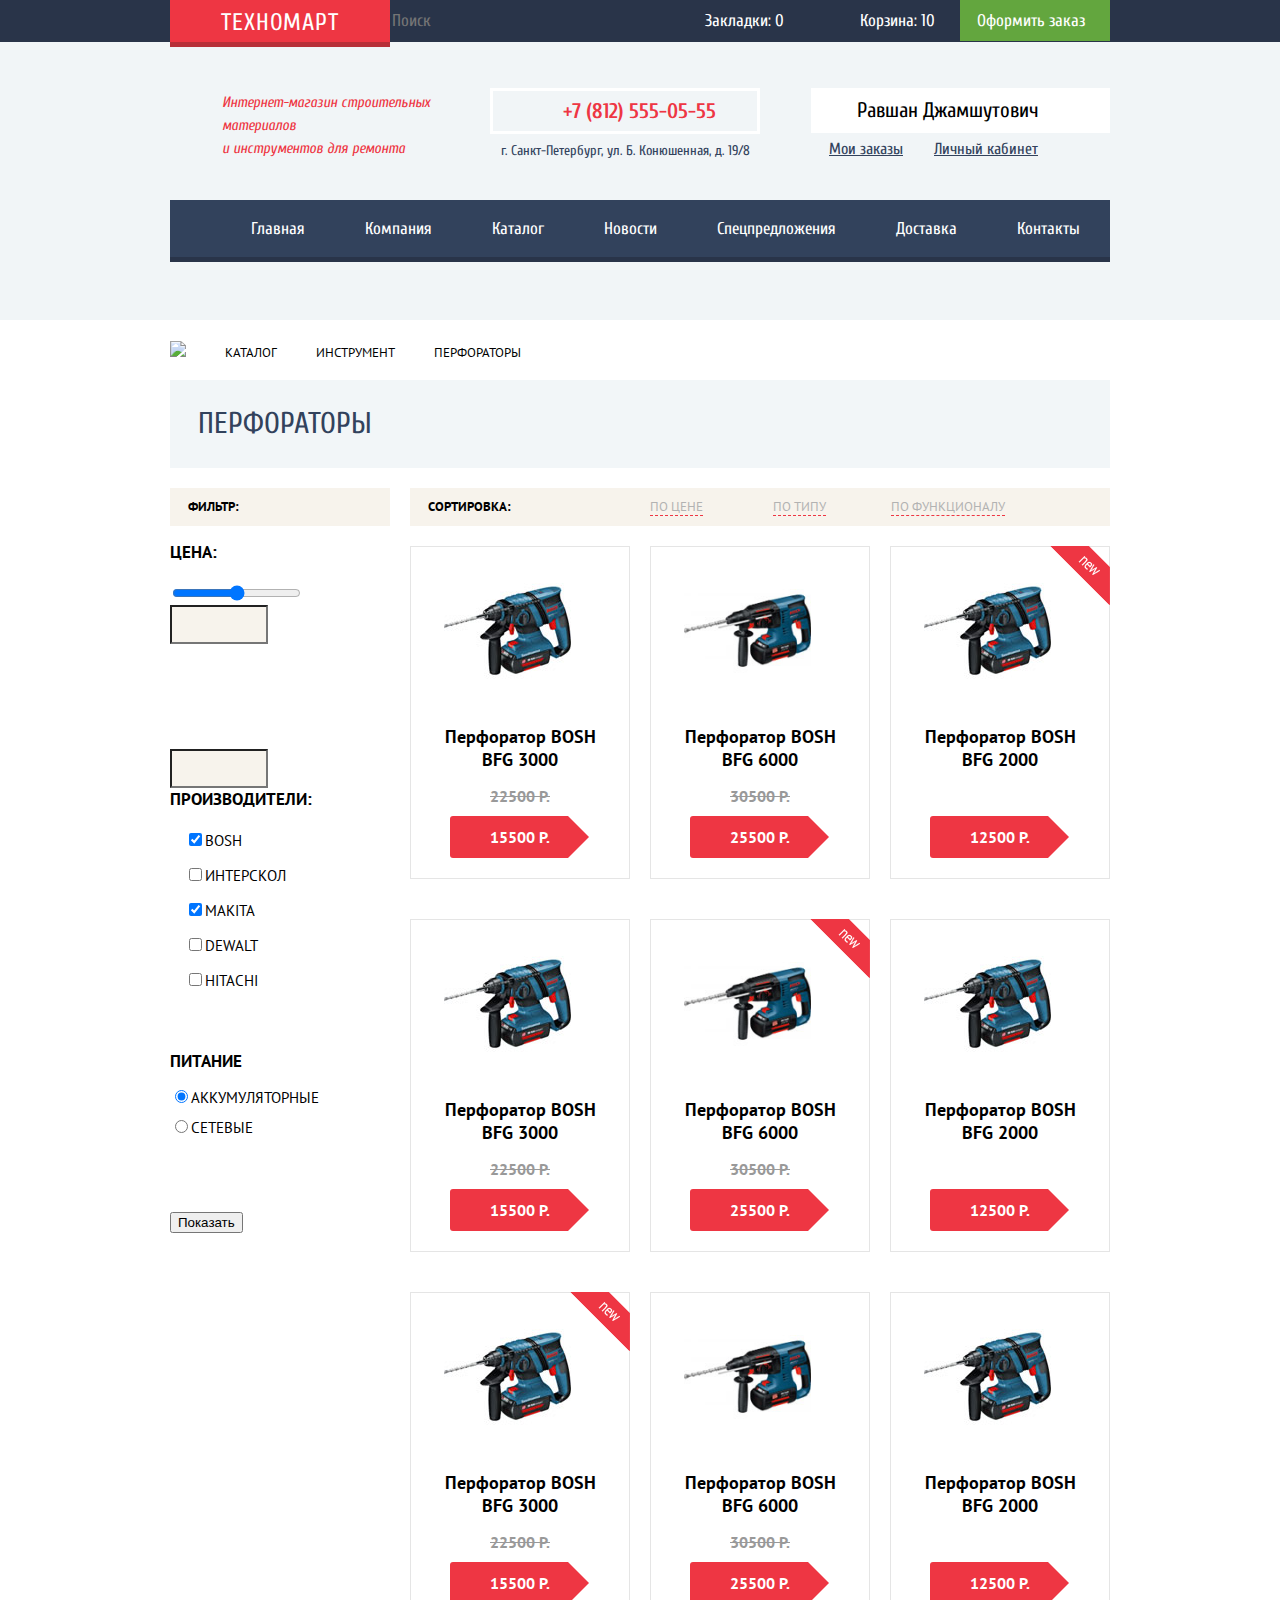
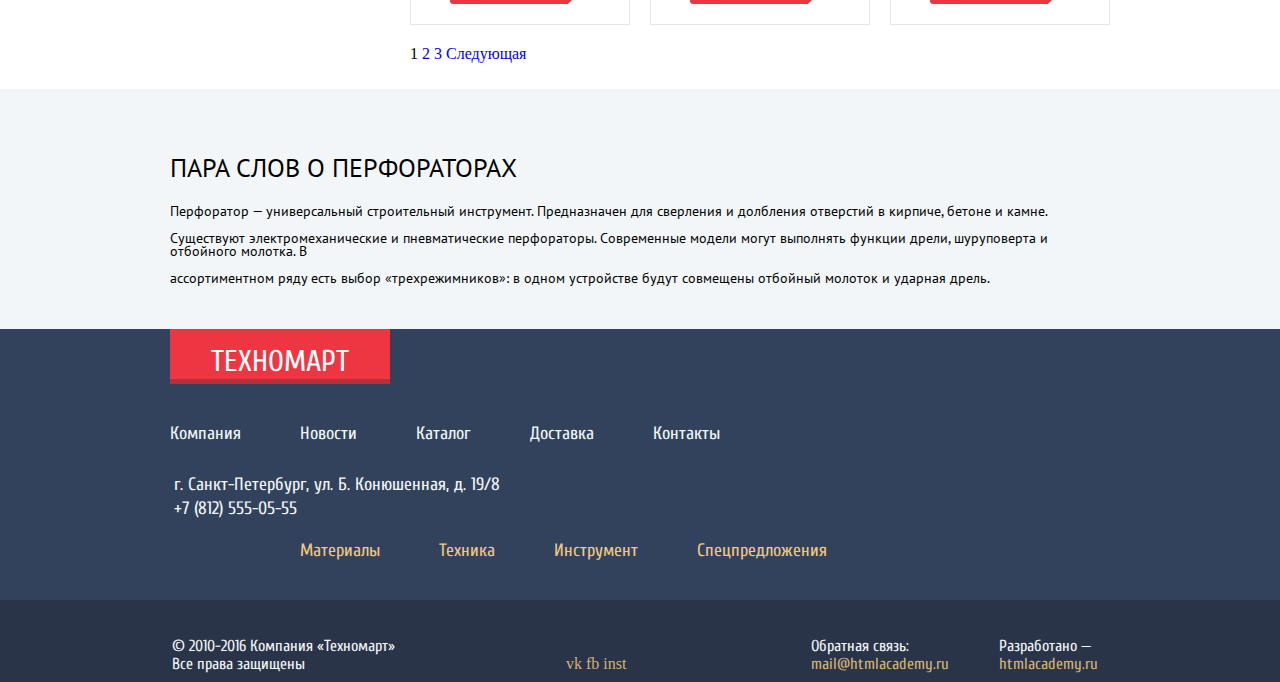
==== catalog.html @ 9e97a36b "Внес правки" ====
<!DOCTYPE html>
<html lang="ru">
<head>
	<meta charset="UTF-8">
	<title>Перфораторы</title>
	<link href="css/style.css" rel="stylesheet">
	<link
	href="https://fonts.googleapis.com/css?family=Cuprum:400,700,700i&subset=cyrillic" rel="stylesheet">
	<link href="https://fonts.googleapis.com/css?family=PT+Sans:400,400i,700&subset=cyrillic" rel="stylesheet">
</head>
<body>
	<header class="main-header">
	
		<div class="header-top clearfix">
			<div class="container">
				<div class="header-top-left">
					<a class="logo" href="#">Техномарт</a>
					<input type="search" placeholder="Поиск">
				</div>
			
				<div class="header-top-right">
					<a href="#">Закладки: 0</a>
					<a href="#">Корзина: 10</a>
					<a href="#">Оформить заказ</a>
				</div>
			</div>
		</div>
		<div class="container">
		<div class="header-middle clearfix">
			<div class="middle-info">
				<p>Интернет-магазин строительных материалов<br> и инструментов для ремонта</p>
			</div>
			<div class="middle-contacts">
				<p>+7 (812) 555-05-55</p>
				<p>г. Санкт-Петербург, ул. Б. Конюшенная, д. 19/8</p>
			</div>
			<div class="user-box clearfix">
				<a class="login" href="#">Равшан Джамшутович</a><br>		
				<a class="my-order" href="#">Мои заказы</a>
				<a class="my-office" href="#">Личный кабинет</a>
			</div>
		</div>
		<nav class="main-navigation">
			<ul>
				<li><a href="main.html">Главная</a></li>
				<li><a href="#">Компания</a></li>
				<li><a href="#">Каталог</a></li>
				<li><a href="#">Новости</a></li>
				<li><a href="#">Спецпредложения</a></li>
				<li><a href="#">Доставка</a></li>
				<li><a href="#">Контакты</a></li>
			</ul>
		</nav>
		</div>
	</header>
	<main class="promo-content">
	<div class="container clearfix">
		<div class="bradcrumps">
			<ul>
				<li><a href="#" ><img src="http://placehold.it/16x12"></a></li>
				<li><a href="#">Каталог</a></li>
				<li><a class="current" href="#">Инструмент</a></li>
				<li>Перфораторы</li>
			</ul>
		</div>
		<div class="shop-title">
			<h2>Перфораторы</h2>
		</div>
	<div class="content-left">
			<div class="content-left-name">
				<h3 class="content-name">Фильтр:</h3>
				<h2>Цена:</h2>			
				<form action="#" method="post">
				<div class="content-left-filter">
					<div class="prise-line">
						<input type="range">
					</div>
					<div class="price-box">
						<input type="text">
						<input type="text">
					</div>
				</div>
				<div class="content-left-list">
						<div class="filter-produser">
							<h2>Производители:</h2>
								<ul>
									<li><input type="checkbox" checked>Bosh</li>
									<li><input type="checkbox">Интерскол</li>
									<li><input type="checkbox" checked>Makita</li>
									<li><input type="checkbox">Dewalt</li>
									<li><input type="checkbox">Hitachi</li>
								</ul>
							<h2 >Питание</h2>
								<p><input type="radio" id="battary" value="" name="charger" checked>Аккумуляторные</p>
								<p><input type="radio" id="mains" value="" name="charger">Сетевые</p>	
						</div>				
						<div class="filter-btn">										
							<button>Показать</button>
						</div>
					</div>	

				</form>
			</div>
		</div>
		
			<div class="content-right">
					<div class="content-right-filter">
						<h3>Сортировка:</h3>
							<a href="#">По цене</a>
							<a href="#">По типу</a>
							<a href="#">По функционалу</a>
						<div class="btn-filter">
							<a href="#" class="active"></a>
							<a href="#"></a>
						</div>
					</div>
				<div class="catalog-item clearfix">
					
				<article class="item">
					<div class="selected">
							<a href="" class="buy">Купить</a>
							<a href="" class="bookmarks">В закладки</a>
					</div>
					<div class="catalog-item-img">
						<img src="img/bfg-3000.jpg" width="127" height="112" alt="bfg-3000">
					</div>
					<h2>Перфоратор BOSH BFG 3000</h2>
						<div class="old-price">
							22500 Р.
						</div>
						<div class="new-price">
							15500 Р.
						</div>
				</article>
				
				<article class="item">
					<div class="selected">
							<a href="" class="buy">Купить</a>
							<a href="" class="bookmarks">В закладки</a>
					</div>
					<div class="catalog-item-img">
					<img src="img/bfg-6000.jpg" width="127" height="112" alt="bfg-6000">
					</div>
							<h2>Перфоратор BOSH BFG 6000</h2>
						<div class="old-price">
							30500 Р.
						</div>
						<div class="new-price">
							25500 Р.
						</div>
				</article>
				<article class="item new">
					<div class="selected">
							<a href="" class="buy">Купить</a>
							<a href="" class="bookmarks">В закладки</a>
					</div>
					<div class="catalog-item-img">
					<img src="img/bfg-2000.jpg" width="127" height="112" alt="bfg-2000">
					</div>
							<h2>Перфоратор BOSH BFG 2000</h2>
						<!--<div class="old-price">
							22500 Р.
						</div> -->
						<div class="new-price">
							12500 Р.
						</div>
				</article>
				
						<article class="item">
					<div class="selected">
							<a href="" class="buy">Купить</a>
							<a href="" class="bookmarks">В закладки</a>
					</div>
					<div class="catalog-item-img">
						<img src="img/bfg-3000.jpg" width="127" height="112" alt="bfg-3000">
					</div>
					<h2>Перфоратор BOSH BFG 3000</h2>
						<div class="old-price">
							22500 Р.
						</div>
						<div class="new-price">
							15500 Р.
						</div>
				</article>
				
				<article class="item new">
					<div class="selected">
							<a href="" class="buy">Купить</a>
							<a href="" class="bookmarks">В закладки</a>
					</div>
					<div class="catalog-item-img">
					<img src="img/bfg-6000.jpg" width="127" height="112" alt="bfg-6000">
					</div>
							<h2>Перфоратор BOSH BFG 6000</h2>
						<div class="old-price">
							30500 Р.
						</div>
						<div class="new-price">
							25500 Р.
						</div>
				</article>
				<article class="item">
					<div class="selected">
							<a href="" class="buy">Купить</a>
							<a href="" class="bookmarks">В закладки</a>
					</div>
					<div class="catalog-item-img">
					<img src="img/bfg-2000.jpg" width="127" height="112" alt="bfg-2000">
					</div>
							<h2>Перфоратор BOSH BFG 2000</h2>
						<!--<div class="old-price">
							22500 Р.
						</div> -->
						<div class="new-price">
							12500 Р.
						</div>
				</article>
					
						<article class="item new">
					<div class="selected">
							<a href="" class="buy">Купить</a>
							<a href="" class="bookmarks">В закладки</a>
					</div>
					<div class="catalog-item-img">
						<img src="img/bfg-3000.jpg" width="127" height="112" alt="bfg-3000">
					</div>
					<h2>Перфоратор BOSH BFG 3000</h2>
						<div class="old-price">
							22500 Р.
						</div>
						<div class="new-price">
							15500 Р.
						</div>
				</article>
				
				<article class="item">
					<div class="selected">
							<a href="" class="buy">Купить</a>
							<a href="" class="bookmarks">В закладки</a>
					</div>
					<div class="catalog-item-img">
					<img src="img/bfg-6000.jpg" width="127" height="112" alt="bfg-6000">
					</div>
							<h2>Перфоратор BOSH BFG 6000</h2>
						<div class="old-price">
							30500 Р.
						</div>
						<div class="new-price">
							25500 Р.
						</div>
				</article>
				<article class="item">
					<div class="selected">
							<a href="" class="buy">Купить</a>
							<a href="" class="bookmarks">В закладки</a>
					</div>
					<div class="catalog-item-img">
					<img src="img/bfg-2000.jpg" width="127" height="112" alt="bfg-2000">
					</div>
							<h2>Перфоратор BOSH BFG 2000</h2>
						<!--<div class="old-price">
							22500 Р.
						</div> -->
						<div class="new-price">
							12500 Р.
						</div>
				</article>
					</div>
		
					
				<div class="btn-page">
					<span>1</span>
					<a href="#">2</a>
					<a href="#">3</a>
					<a href="#">Следующая</a>
				</div>
			</div>
			</div>
			
			<div class="content-bottom">
			<div class="container">
							
				<h2>Пара слов о перфораторах</h2>
				<p>Перфоратор — универсальный строительный инструмент. Предназначен для сверления и долбления отверстий в кирпиче, бетоне и камне.</p>
				<p> Существуют электромеханические и пневматические перфораторы. Современные модели могут выполнять функции дрели, шуруповерта и отбойного молотка. В</p>
				<p> ассортиментном ряду есть выбор «трехрежимников»: в одном устройстве будут совмещены отбойный молоток и ударная дрель.</p>
				</div>
			</div>
			
		
	</main>
	<footer class="main-footer">
		<div class="container">
			<div class="footer-top">
				<div class="footer-top-content ">
						<a class="logo" href="#">Техномарт</a>
							
						<div class="promo-1">
									<a href="#">Компания</a>
									<a href="#">Новости</a>
									<a href="#">Каталог</a>
									<a href="#">Доставка</a>
									<a href="#">Контакты</a>
						</div>
				</div>
			</div>
			<div class="footer-middle clearfix">
				<div class="footer-middle-content">
					<div class="adress">
							<p>г. Санкт-Петербург, ул. Б. Конюшенная, д. 19/8</p>
							<p>+7 (812) 555-05-55</p>
					</div>

						<div class="promo-2">
								<a href="#">Материалы</a>
								<a href="#">Техника</a>
								<a href="#">Инструмент</a>
								<a href="#">Спецпредложения</a>
						</div>
					</div>	
			</div>
		</div>		
				<div class="footer-bottom clearfix">
					<div class="container">
						<div class="copyrights">
							<p>© 2010-2016 Компания «Техномарт»</p>
							<p>Все права защищены</p>
						</div>
						<div class="social">
							<a href="#">vk</a>
							<a href="#">fb</a>
							<a href="#">inst</a>
						</div>
						<div class="mail">
							<p>Обратная связь:</p>
							<a href="#">mail@htmlacademy.ru</a>
						</div>
						<div class="design">
							<p>Разработано —</p>
							<a href="#">htmlacademy.ru</a>
						</div>			
					</div>	
				</div>				
	</footer>		
</body>
</html>
---- css/style.css ----
html,
body {
  min-width: 1122px;
  min-height: 1750px;
  margin: 0px;
  padding: 0px;
}

.clearfix::after {
  content: "";
  display: table;
  clear: both;
}

@font-face {
  font-weight: normal;
  font-style: normal;

  font-family: "symbols-technomart";
  src: url("../fonts/symbols-technomart.woff") format("woff"),
       url("../fonts/symbols-technomart.woff2") format("woff2");
}

[class^="icon-"]::before,
[class*=" icon-"]::before {
  display: inline-block;
  width: 1em;
  margin-right: 0.2em;
  margin-left: 0.2em;

  font-weight: normal;
  line-height: 1em;
  font-family: "symbols-technomart";
  text-align: center;
  text-transform: none;
  text-decoration: inherit;
  font-style: normal;
  font-variant: normal;

  speak: none;
}

.icon-left::before { content: "\3c"; } /* "&lt;" */
.icon-right::before { content: "\3e"; } /* "&gt;" */
.icon-basket::before { content: "\62"; } /* "b" */
.icon-facebook::before { content: "\66"; } /* "f" */
.icon-twitter::before { content: "\74"; } /* "t" */
.icon-vk::before { content: "\76"; } /* "v" */
.icon-up::before { content: "\2c4"; } /* "˄" */
.icon-down::before { content: "\2c5"; } /* "˅" */
.icon-left-big::before { content: "\2190"; } /* "←" */
.icon-right-big::before { content: "\2192"; } /* "→" */
.icon-login::before { content: "\2386"; } /* "⎆" */
.icon-logout::before { content: "\241b"; } /* "␛" */
.icon-up-dir::before { content: "\25b2"; } /* "▲" */
.icon-down-dir::before { content: "\25bc"; } /* "▼" */
.icon-circle::before { content: "\25cb"; } /* "○" */
.icon-circle-dot::before { content: "\25cf"; } /* "●" */
.icon-star::before { content: "\2605"; } /* "★" */
.icon-check-off::before { content: "\2610"; } /* "☐" */
.icon-check-on::before { content: "\2611"; } /* "☑" */
.icon-youtube::before { content: "\f39e"; } /* "" */
.icon-home::before { content: "🏠"; } /* "\1f3e0" */
.icon-user::before { content: "👨"; } /* "\1f468" */
.icon-phone::before { content: "📞"; } /* "\1f4de" */
.icon-instagramm::before { content: "📷"; } /* "\1f4f7" */
.icon-search::before { content: "🔍"; } /* "\1f50d" */
.icon-bookmark::before { content: "🔖"; } /* "\1f516" */

a {
  text-decoration: none;
}

/*Верхний футер */

.main-header {
  background: #f1f5f7;
  height: 320px;
}
.header-top {  
  margin-bottom: 50px;  
  background: #293449;
	
}

.header-top-left {
  float: left;
  width: 490px;
  height: 42px;
}

.header-top-left .logo {
  display: inline-block;
  text-align: center;
  vertical-align: middle;
  padding-top: 9px;
  height: 33px;
  width: 220px; 
  background: #ee3643;
  color: white;  
  text-decoration: none;
  font-family: "Cuprum", Arial, sans-serif;
  font-size: 24px;
  font-weight: 400;  
  color: #ffffff;
  letter-spacing: 0.8px;
  text-transform: uppercase;
	box-shadow: 0 5px 0 0 #b72f38;
}

.header-top-left .logo:hover {
background: #ca2c37;
}

.header-top-left .logo:active {
background: #ba2732;
}

.header-top-left input {
  vertical-align: top;  
  margin: 0 -4px;
  width: 270px;
	padding-top: 11px;
	padding-bottom: 11px;
  background: #293449;
  border: #293449;
  font-family: "Cuprum", Arial, sans-serif;
  font-size: 17px;
  font-weight: 400;  
  color: white;  

}


.header-top-left input:hover {
background: #212a3a;
color: #d3d4d8;
}

.header-top-left input:active {
background: #ffffff;
color: #333333;
}

.header-top-right {
  float: right;
  width: 410px;
}

.header-top-right a {
  display: inline-block;
  vertical-align: middle;
  padding: 11px 0 11px 45px;
  width: 102px;
  color: white;
  text-decoration: none;
  font-family: "Cuprum", Arial, sans-serif;
  font-size: 17px;
  font-weight: 400; 

  
 } 

.header-top-right a:first-child {
  margin-left: -40px;
  margin-right: 0;
  width: 110px;
}

.header-top-right a:first-child:hover {
  background: #212a3a;
}

.header-top-right a:first-child:active {
  background: #161d29;
  color: #8b8e94;
}

.header-top-right a:nth-child(2n) {
  margin-left: -4px;
  width: 100px;
}
.header-top-right a:nth-child(2n):hover {
  background: #212a3a;
  }
.header-top-right a:nth-child(2n):active {
  background: #161d29;
  color: #8b8e94;
  }

.header-top-right a:last-child {
  float: right;  
  width: 133px;
  
  padding: 11px 0px 11px 17px;
  background: #63a63e;
}

.header-top-right a:last-child:hover {
  background: #5fbb2d;
  color: #aac39b;
}
.header-top-right a:last-child:active {
  background: #518534;
}


/*Средний футер */
.header-middle {
  margin-bottom: 5px;
}
.middle-info {
  float: left;
  width: 280px;
  min-height: 103px;
  margin-right: 40px;
    

}
.middle-info p {
  margin-top: -1px;
  padding-left: 52px; 
  width: 220px;
  color: #ee3643;
  font-family: "Cuprum";
  font-style: italic;
  font-size: 15px; 
  line-height: 23px;
  font-weight: 400;
}
.middle-contacts {
  float: left;
  width: 220px;  
  margin-top: -25px;
  margin-right: 90px;
}
.middle-contacts p:first-child {
  padding: 8px 8px 8px 70px;
  border: solid white 3px;
  width: 186px;
  color: #ee3643;
  font-family: "Cuprum", Arial, sans-serif;
  font-size: 21px;
  font-weight: 900;
  
}
.middle-contacts p:last-child {
  display: inline-block;
  vertical-align: top;
  text-align: center;
  margin-top: -13px;
  margin-left: 5px;
  width: 260px;
  padding: 0;
  color: #32425c;
  font-size: 12px;
  vertical-align: top;
  font-family: "Cuprum", Arial, sans-serif;
  font-size: 14px;
}

.user-box {
  margin: 0;
  float: left;
  width: 271px;
  margin-top: -4px;
  margin-left: 39px;
  font-family: "Cuprum", Arial, sans-serif;
  font-size: 21px;
  
}

.user-box .enter {
  display: inline-block;
  padding: 10px 27px 10px 47px;  
  text-decoration: none;
  margin-left: -10px;
  margin-right: 5px;
  width:47px;
  background: white;
  color: #000000;
}
.user-box .enter:hover {
  color: #f36c75;
}
.user-box .enter:active {
  color: #b2b2b2;
}
.user-box .registration {
  display: inline-block;
  padding: 10px 27px 10px 24px;
  padding-right: 27px;
  margin-right: 0;
  width: 98.7px;
  background: white;
  text-decoration: none;
  color: #000000;
}
.user-box .registration:hover {
  color: #f36c75;
}
.user-box .registration:active {
  color: #b2b2b2;
}
/*Нижний футер*/
.main-navigation {
	display: block;
  padding-left: 51px;  
  margin-top: 0;  
  color: white;
  background: #32425c;
  border-bottom: solid #293449 5px;
  text-align: center;
}
.main-navigation ul {
  margin: 0;
  padding: 0;
  list-style: none;
	font-size: 0;
	

}
.main-navigation li {
  display: inline-block;
	text-align: center;
	font-family: "Cuprum", Arial, sans-serif;
  font-size: 17px;
}

.main-navigation p { 
  padding: 19px 0px 19px 0px;
  margin: 0 30px 0 0;
  color: white;

}

.main-navigation a {
  display: block;	
  padding: 19px 30px 19px 30px; 
  color: white;
  text-decoration: none;
	vertical-align: top;
  
}
.main-navigation a:hover {
background-color: #293449; 
}
.main-navigation a:active {
  color: #59616e;
  background-color: #1d2739; 
}
/*Содержимое странницы*/
.top-content {
  margin-bottom: 33px;
  

}
.container {
  width: 940px;
  margin: 0 auto;
  }

.material {
  float: left;
  width: 300px;
  height: 123px;
  padding: 0px;
  margin-top: 59px;
  margin-right: 20px;
  background: #f6b22d;  
}

.material-name h2 {
  width: 130px;
  margin-top: 22px;
  margin-left: 23px;
  margin-bottom: 24px;
  color: white;
  font-family: "Cuprum", Arial, sans-serif;
  font-size: 24px;
  font-style: bold;
}

.material-link a {  
  margin-left: 25px;  
  padding: 12px 24px 10px;  
  color: white;
  background: rgba(0, 0, 0, 0.1);
  text-decoration: none; 
  font-family: "Cuprum", Arial, sans-serif;
  font-size: 14px;
  font-style: bold;
  text-transform: uppercase;
  border-radius: 3px;
}
.material-link a:hover {
	background: rgba(0, 0, 0, 0.3);
}
.material-link a:active {
	background: rgba(0, 0, 0, 0.6);
}
.material-logo {
  float: right;  
  margin-top: -60px;
  margin-right: 43px;
}

.instrument {
  float: left;
  width: 300px;
  height: 123px;
  padding: 0px;
  margin-top: 59px;
  margin-right: 20px;
  margin-bottom: 20px;
  background: #4aafde;
}
.instrument-name h2 {
  width: 130px;
  margin-top: 22px;
  margin-left: 22px;
  margin-bottom: 24px;
  color: white;
  font-family: "Cuprum", Arial, sans-serif;
  font-size: 24px;
  font-style: bold;
}

.instrument-link a {
  margin-left: 25px;
  width: 100px;
  padding: 12px 26px 10px;
  color: white;
  background: rgba(0, 0, 0, 0.1);
  text-decoration: none; 
  font-family: "Cuprum", Arial, sans-serif;
  font-size: 14px;
  font-style: bold;
  text-transform: uppercase;
  border-radius: 3px;
}
.instrument-link a:hover {
	background: rgba(0, 0, 0, 0.3);
}

.instrument-link a:active {
	background: rgba(0, 0, 0, 0.6);
}

.instrument-logo {
  float: right;  
  margin-top: -58px;
  margin-right: 28px;
}

.technic {
  float: right;
  width: 300px;
  height:123px;
  padding: 0px;
  margin-top: 59px;
  margin-right: 0px;
  margin-bottom: 20px;
  background: #cc79d1;
}
.technic-name h2 {
  width: 130px;
  margin-top: 22px;
  margin-left: 23px;
  margin-bottom:24px;
  color: white;
  font-family: "Cuprum", Arial, sans-serif;
  font-size: 24px;
  font-style: bold;
}

.technic-link a {
  margin-left: 23px;
  width: 135px;
  padding: 12px 31px 10px;
  color: white;
  background: rgba(0, 0, 0, 0.1);
  text-decoration: none; 
  font-family: "Cuprum", Arial, sans-serif;
  font-size: 14px;
  font-style: bold;
  text-transform: uppercase;
  border-radius: 3px;
}
.technic-link a:hover {
	background: rgba(0, 0, 0, 0.3);
}

.technic-link a:active {
	background: rgba(0, 0, 0, 0.6);
}

.technic-logo {
  float: right;  
  margin-top: -60px;
  margin-right: 31px;
}


.sale {
  float: right;
  width: 300px;
  height:123px;
  padding: 0px;
  margin-right: 0px;
  margin-bottom: 20px;
  background: #85d179;
}
.sale-name h2 {
  width: 140px;
  margin-top: 22px;
  margin-left: 22px;
  margin-bottom: 24px;
  color: white;
  font-family: "Cuprum", Arial, sans-serif;
  font-size: 24px;
  font-style: bold;
}

.sale-link a {
  margin-left: 23px;
  width: 130px;
  padding: 12px 23px 10px;
  color: white;
  background: rgba(0, 0, 0, 0.1);
  text-decoration: none; 
  font-family: "Cuprum", Arial, sans-serif;
  font-size: 14px;
  font-style: bold;
  text-transform: uppercase;
  border-radius: 3px;
}
.sale-link a:hover {
	background: rgba(0, 0, 0, 0.3);
}

.sale-link a:active {
	background: rgba(0, 0, 0, 0.6);
}


.sale-logo {
  float: right;  
  margin-top: -65px;
  margin-right: 45px;
}

.delivery {
  float: right;
  width: 260px;
  height:83px;
  padding: 20px;
  margin-bottom: 20px;
  clear: both;
  background: #f6b22d;
}
.delivery-name h2 {
  width: 130px;
  margin-top: 2px;
  margin-left: 3px;
  margin-bottom: 24px;
  color: white;
  font-family: "Cuprum", Arial, sans-serif;
  font-size: 24px;
  font-style: bold;
}

.delivery-link a {
  margin-left: 3px;
  width: 100px;
  padding: 12px 37px 10px;
  color: white;
  background: rgba(0, 0, 0, 0.1);
  text-decoration: none;
  font-family: "Cuprum", Arial, sans-serif;
  font-size: 14px;
  font-style: bold;
  text-transform: uppercase;
  border-radius: 3px; 
}
.delivery-link a:hover {
	background: rgba(0, 0, 0, 0.3);
}

.delivery-link a:active {
	background: rgba(0, 0, 0, 0.6);
}


.delivery-logo {
  float: right;  
  margin-top: -59px;
  margin-right: 11px;
}

                             /*СЛАЙДЕР*/
.promo-slider{
	margin-top: -143px;
	position: relative;
	float: left;
	width: 620px;
	min-height: 266px;
	overflow: hidden;
	background: black;
}
.slider  {
	width: 2000px;
	display: inline-block; 
}
.slide  {
  display: inline-block;
  vertical-align: middle;
  width: 620px;
  height: 266px;
  background: gray;
  
}


.title-slider h2 {
  margin-top: 20px;
  margin-left: 24px;
  margin-bottom: 0px;
  width: 220px;
  color: white;
  font-family: "Cuprum", Arial, sans-serif;
  font-size: 36px;
  font-style: bold;
  text-transform: uppercase;
  }

.title-slider p {
  margin-top: 0px;
  margin-left: 25px;
  color: white;
  font-family: "PT Sans", Arial, sans-serif;
  font-size: 18px;
  }
  

 .slider-catalog a {
  vertical-align: middle;
  float: left;
  padding:12px 47px 10px 49px;  
  margin-left: 25px;
  margin-top: 104px;  
  background: #ee3643;
  color: white;
  text-decoration: none;
  font-family: "Cuprum", Arial, sans-serif;
  font-size: 14px;
  font-weight: 400;
  text-transform: uppercase;
  border-radius: 4px;
 }
.slider-catalog a:hover {
  background: #ca2c37;
}
.slider-catalog a:active {
  background: #ba2732;
}

.slider input[type="radio"]{
  display: none;
}
.slider-controls {
	position: absolute;
	left: 293px;
	top: 220px;
	text-align: center;
}

.slider-controls label{
	display: inline-block;
  width: 6px;
	height: 6px;
	margin: 0 3px;
	vertical-align: top;
	background: white;
	border: 2px solid white;
	border-radius: 50%;
	cursor: pointer;
	box-shadow: 0px 0px 2px rgba(0, 0, 0, 0.8);
}
.slider-inner {
    overflow: hidden;
}
.slider-slides{
	width: 2000px;
}

#rock-drill:checked ~ .slider label[for="rock-drill"],
#drill:checked ~ .slider label[for="drill"] {
	background: red; 
}
	
#rock-drill:checked ~ .slider .slide{
	transform: translate(0);
	background-image: url("../img/man-with-rock-drill.jpg");
}
#drill:checked ~ .slider .slide{
	transform: translate(-624px);
	background-image: url("../img/man-with-drill.jpg");
}


.container-content {
  background:  #f7f3ec;
  padding-bottom: 30px;  
	
}


.container-title { 
  display: inline-block;
  text-align: left;
  margin: 27px 231px 0 28px;
  width: 400px;
  height: 32px;
  color: #32425c;
  font-size: 16px;
   font-family: "Cuprum", Arial, sans-serif;
  font-size: 30px;
  font-weight: 400;
  text-transform: uppercase;
  
 }

.container-link {
  display: inline-block;
  vertical-align: middle;
  text-align: center;
  padding: 11px 42px;
  width: 169px;
  margin-top: -12px;
  background: #ee3643;
  color: white;
  text-decoration: none;
  font-family: "Cuprum", Arial, sans-serif;
  font-size: 14px;
  font-weight: 400;
  text-transform: uppercase;
  border-radius: 4px;
}

.container-link:hover {
  background: #ca2c37;
}
.container-link:active {
  background: #ba2732;
}

.catalog-item {
	width: inherit;
	font-size: 0;
}

.item {  
	position: relative;
  width: 218px;
  border: solid #e5e5e5 1px;
	font-weight: 600;
	text-align: center;
	display: inline-block;
	vertical-align: top;
	font-family: "PT Sans", Arial, sans-serif;
	font-size: 16px;
	margin-top: 20px;
	margin-right: 20px;
	margin-bottom: 20px;
}
.new:before{
	position: absolute;
	top: -1px;
	right: -1px;
	z-index: 10;
	width: 60px;
	height: 60px;
	content: '';
	background: url('../img/new-flag.png') no-repeat 0 0;
	
}
.item .selected {
	position: absolute;
	top: 0;
  left: 0;
  width: 218px;
  height: 88px;
  padding: 40px 0;
  background-color: #fff; 
}
.selected .buy, .selected .bookmarks {
	font-family: "Cuprum", Arial, sans-serif;
	font-size: 14px;
	text-decoration: none;
	text-transform: uppercase;
  color: #fff;
  background-color: #63a63e;
	display: block;
	width: 135px;
	margin: 0 auto 7px;
	padding: 10px 0;
	border-radius: 3px;
}

.selected .buy {
	box-shadow: inset 0 -3px 0 #367315;
}
.selected .bookmarks {
  width: 129px;
  padding: 7px 0;
  color: #63a63e;
  border: 3px solid #63a63e;
  background-color: #fff;
}
.item .selected {
	display: none;
}
.item:hover .selected {
	display: block;
}
.catalog-item-img { 
	width: 218px;
  height: 168px;
	overflow: hidden;
}

.catalog-item-img img {
	padding: 28px 25px 0 0 ;
  max-width: 100%;
}

.item h2 {
  margin: 10px 0 15px 0;
	font-size: 18px;
	padding: 0 25px;
}
.catalog-item .old-price {
	min-height: 20px;
	margin: 0 0 10px 0;
  text-decoration: line-through;
  color: #999999;
}
.catalog-item .new-price {
	position: relative;
	border-radius: 3px;
	width: 80px;
	margin: 0 auto 20px;
	padding: 11px 30px;
  color: #fff;
	background: #ee3643;	
} 

.catalog-item .new-price:after{
	position: absolute;
	top: 0px;
	right: -20px;
	width: 0;
	height: 0;
	content: ' ';
	border: 21px solid #fff;
	border-left-color:#ee3643;
}
.item:last-child .new-price {
  margin-top: 45px;
}
.botton-container .item:nth-child(4n) {
  margin-right: 0;
}
.container-logo {
  height: auto;
  margin-bottom: 51px;
	
}

.container-logo img {
 display: inline-block;
 vertical-align: bottom;
 margin:  auto;
}
.container-logo a {
  display: inline-block;
  vertical-align: middle;
  width: 218px;
  margin-top: 20px;
  margin-right: 16px;
  margin-bottom: 0px;
  border: solid #e7e7e7 1px;
  background: white;
	overflow: hidden;
	box-shadow: ;
}

.container-logo a:nth-child(4n) {
  margin-top: 20px;
  margin-right: 0px;
  margin-bottom: 0px;
}
                          /*СЛАЙДЕР СЕРВИСА*/
.service { 
  background: #f2f6f8;
	 
  
}
.service-top {
  margin-top: 0px;
  
}
.service-top h2{
  padding-top: 65px;
  margin-bottom: 30px;
  }


.service input[type="radio"] {
 display: none;	
}
.service-slider-controlls {
	display: inline-block
}
.service-slider-controlls{
	width: 300px;
}
.service-slider-controlls label{
	display: inline-block;
  width: 200px;
	
	margin: 0 3px;
	padding: 20px 0 20px 29px;
	text-align: left;
	vertical-align: middle;
	background: #32425c;
	color: #ffffff;
	border: 3px solid white;
	cursor: pointer;
	border: none;
}
.shadow {
	position: absolute;
	top: 1940px;
	left: 427px
}


.service-slide {  
  display: none;
	vertical-align: top;
  width: 330px;
  color: #32425c;
}
.guaranty-slide {
 display: none;
  vertical-align: top;
  width: 330px;
  color: #32425c;
}
.credit-slide {
  display: none;
  width: 330px;
  color: #32425c;
}



#btn1:checked ~ .service-slider-controlls label[for="btn1"],
#btn2:checked ~ .service-slider-controlls label[for="btn2"],
#btn3:checked ~ .service-slider-controlls label[for="btn3"]{
	background: #ffffff;
	color: #32425c;
}

#btn1:checked ~ .vertial-slider .service-slide {
	display: inline-block;
}
#btn2:checked ~ .vertial-slider .guaranty-slide {
display: inline-block;
}
#btn3:checked ~ .vertial-slider .credit-slide {
	display: inline-block;
}



.delivery-img {
	display: none;
}
.guaranty-img {
	display: none;
}
.credit-img {
	display: none;
}
#btn1:checked ~ .vertial-slider .delivery-img {
	display: inline-block;
}
#btn2:checked ~ .vertial-slider .guaranty-img {
display: inline-block;
}
#btn3:checked ~ .vertial-slider .credit-img {
	display: inline-block;
}


.company-left {
  width: 511px;
  float: left;
	margin-bottom: 30px;
}
.company-left h2{
margin-top: 76px;
margin-bottom: 24px;
font-family: "Cuprum", Arial, sans-serif;
font-size: 30px;
text-transform: uppercase;
font-weight: 100;
}

.company-left p{
  margin-bottom: 25px;	
	font-family: "PT sans", Arial, sans-serif;
	font-size: 13px;
	line-height: 24px;
	font-weight: regular;
}
.company-left ul{
	margin-top: -6px;
	margin-left: -5px;
	margin-bottom: 5px;
	list-style: none;
}
.company-left li{
	margin-bottom: 15px;
	font-family: "PT sans", Arial, sans-serif;
  font-size: 18px;
	font-weight: 600;
}

.company-left a{
  display: block;
  vertical-align: top;
  margin-top: 23px;
  text-align: center;
  padding: 12px 40px 10px;
  width: 140px;
  background: #ee3643;
  color: white;
  text-decoration: none;
	font-family: "Cuprum", Arial, sans-serif;
  font-size: 14px;
	text-transform: uppercase;
	
}
.company-left a:hover {
  background: #ca2c37;
}
.company-left a:active {
  background: #ba2732;
}

.company-right {
  width: 300px;
  float: right;
  margin-right: 0px;
}
.company-right h2{
  margin-top: 76px;
	margin-bottom: 24px;
	font-family: "Cuprum", Arial, sans-serif;
	font-size: 30px;
	font-weight: 100;
	text-transform: uppercase;
  }

.company-right p {
	margin-bottom: 31px;
  width: 220px;
	font-family: "PT Sans", Arial, sans-serif;
	font-size: 13px;
	line-height: 24px;
  }

.company-map {
	margin-bottom: 20px;
  display: inline-block;
  vertical-align: middle;
  height: 150px;  
}

.company-right a:last-child {
  display: inline-block;
  text-align: center;
  padding: 12px 46px 10px 51px;
  width: 203px;
  background: #ee3643;
  color: white;
  text-decoration: none;
	font-family: "Cuprum", Arial, sans-serif;
	font-size: 14px;
	text-transform: uppercase;
}
.company-right a:hover {
  background: #ca2c37;
}
.company-right a:active {
  background: #ba2732;
}

/*футер*/

.main-footer {
  margin: -10px;
  background: #32425c;
}

.footer-top {
  display: inline-block;
  width: inherit;
  margin-bottom: 20px;

}
  
.footer-top-content .logo{ 
  float: left;
  text-align: center;
  vertical-align: middle;
  padding: 15px 0 0px;
  width: 220px; 
  background: #ee3643;
  color: white;
  text-decoration: none;
  font-size: 30px;
  border-bottom: solid #b72f38 5px; 
	font-family: "Cuprum", Arial, sans-serif;
	font-size: 30px;
	text-transform: uppercase;
	margin-right: 173px;
  }

.footer-top-content .logo:hover {
  background: #ca2c37;
}
.footer-top-content .logo:active {
  background: #ba2732;
}
.promo-1 { 
	display: inline-block;
  padding: 0;
	margin-top: 39px;
  width: auto;
  list-style: none;
	font-family: "Cuprum", Arial, sans-serif;
	font-size: 18px;
  
} 
 .promo-1 a {  
  display: inline;
  vertical-align: top;
  margin-right: 54px;
 }

.promo-1 a {
  color: #f1f5f7;
}
.promo-1 a:hover {
  border-bottom: solid #f1f5f7 1px;
  }
  .promo-1 a:active {
    color: #788495;
  border-bottom: none;
  }


 .promo-1 a:last-child{
  margin-right: 0px;
  }

.footer-middle {
	display: inline-block;
  width: inherit;
	margin: 0 0 39px 0;
}
.adress {
  float: left;
  width: inherit;  
  margin-left: 4px;
	margin-right: -40px;
  color: #f1f5f7;
	font-family: "Cuprum", Arial, sans-serif;
	font-size: 18px;
	line-height: 6px;
 
}
.promo-2 {
	display: inline-block;
	width: inherit;
	list-style: none;
	margin: 10px 0 0 130px;
	padding: 0 0 0 0;
	
}

.promo-2 a {
	display: inline;
	text-align: top;  
	margin: 0 55px 0 0;
	color: #f1c77e;
	font-family: "Cuprum", Arial, sans-serif;
	font-size: 18px;
}

.promo-2 a:hover {
  border-bottom: solid #f1c77e 1px;
}

.promo-2 a:active {
  color: #998a6e;
  border-bottom: none;
}
.promo-2 a:last-child {
  margin-right: 0px;
}

.footer-bottom {
  background: #293449;
  color: #f1f5f7;
	padding: 29px 0 0 0;
	margin: 0;
}

.copyrights {
  display: inline-block;
  width: 230px;
  margin: 0 160px 1px 2px;
	font-family: "Cuprum", Arial, sans-serif;
	font-size: 16px;
	line-height: 2px;
  
}
.footer-bottom  a{
  color: #d4b275;
}
.social{
  display: inline-block;
	margin: 0 181px 0 0;
  width: auto;
}
.mail{
  display: inline-block;
  margin-right: 34px;
  width: 150px;
	font-family: "cuprum", Arial, sans-serif;
	font-size: 16px;
	line-height: 2px;
}

.mail a:hover{
  border-bottom: solid #ffd180 1px; 
}

.mail a:active{
color: #ee3643;
border-bottom: none;
  }

.design {  
  display: inline-block;
  margin-right: 50px;
  width: 105px;
	font-family: "cuprum", Arial, sans-serif;
	font-size: 16px;
	line-height: 2px;
}

.design:last-child{
  margin-right: 0;
}

.design:last-child a:hover{
border-bottom: solid #ffd180 1px;
}

.design:last-child a:active{
  color: #ee3643;
  border-bottom: none;
}


/*===================================================
  СТРАНИЦА КАТАЛОГА
===================================================*/


/*Равшан*/
.user-box .login{
  display: inline-block;
	vertical-align: top;
  display: block;
	margin: 0 0 -22px -28px;
  padding: 10px 0 11px 46px;
  background: white;
  color: black;
	font-family: "Cuprum", Arial, sans-serif;
	font-size: 21px;
}

.user-box .login:hover {

}

.user-box .login:active {
color: #b2b2b2;
}

.my-order {
  display: inline-block;
	color: #32425c;
	font-family: "Cuprum", Arial, sans-serif;
	font-size: 16px;
	margin-left: -10px;
	margin-right: 26px;
	text-decoration: underline;
	
}
	
.my-order:hover {
color:#ee3643;


}
.my-order:active {
color: #b7bfc8;

  }
.my-office {
  display: inline-block;
  display: inline-block;
  color: #32425c;
	font-family: "Cuprum", Arial, sans-serif;
	font-size: 16px;
	text-decoration: underline;
}
.my-office:hover {
color:#ee3643;


}
.my-office:active {
color: #b7bfc8;

}

.bradcrumps ul {
  margin: 0;
  padding: 0;
  list-style: none;
  height: 60px;
}

.bradcrumps li {
  display: inline-block;
  margin: 1px 35px 0 0;
  padding: 20px 0 0 0;
	font-family: "PT Sans", Arial, sans-serif;
	text-transform: uppercase;
	font-size: 13px;
	
}
.bradcrumps a {
  width: 115px;
  color: black;
	
}
.shop-title {
  padding: 26px 0 38px 28px;
  height: 24px;
  background: #f2f6f8;
  margin-bottom: 20px;
}

.shop-title h2 {
  margin: 0;
	font-family: "Cuprum", Arial, sans-serif;
	font-size: 30px;
	text-transform: uppercase;
	color: #32425c;
	font-weight: 100;
	
}




/*фильтр*/

.content-left {
  float: left;
  width: 220px;
  display: inline-block;
  margin-right: 20px;
}
.content-name {
  margin: 0;
}
.content-left h3 {
  padding: 10px 0px 3px 18px;
  height: 25px;
  background: #f7f3ec;
  margin-bottom: 15px;
	font-family: "PT Sans", Arial, sans-serif;
	font-size: 13px;
	text-transform: uppercase;
	
}

.content-left h2 {
  margin: 0 0 20px 0;
	font-family: "PT Sans", Arial, sans-serif;
	font-size: 17px;
	text-transform: uppercase;
}

.price-box input{
  width: 90px;
  height: 33px;
  background: #f7f3ec;
  margin-right: 27px;
  margin-bottom: 105px;
}
.price-box input:last-child{
  margin: 0 0 0 0px;
}

.filter-produser h2 {
  display: inline-block;
  margin: 0 0 20px 0;
}
.filter-produser ul {
  width: 140px;
  list-style: none;
  margin: 0;
}
.filter-produser li {
  display: inline-block;
  width: inherit;
	padding-left: 20px;
  margin: 0 0 15px -45px;
	font-family: "PT Sans", Arial, sans-serif;
	font-size: 15px;
	text-transform: uppercase;
}
.filter-produser li:last-child {
  margin-bottom: 60px;
}
.filter-produser p {
  margin: -5px 0 0 0;
	font-family: "PT Sans", Arial, sans-serif;
	font-size: 15px;
	text-transform: uppercase;
}
.filter-produser p:last-child {
  margin: 10px 0 75px 0;
}

.filter-btn {
  width: 140px;
  height:38px;
}
/*сортировка товаров функионал, тип, цена*/
.content-right {
  display: inline-block;
  width: 700px;
}

.content-right-filter {
  height: 38px;
	width: auto;
  margin-bottom: 0px;
  background: #f7f3ec;
	font-family: "PT Sans", Arial, sans-serif;
	font-size: 13px;
	text-transform: uppercase;

}

.content-right-filter h3 {
  display: inline;
  width: 150px;
  margin-left: 18px;
  margin-top: 18px;
  margin-right: 136px;
	font-family: "PT Sans", Arial, sans-serif;
	font-size: 13px;
	text-transform: uppercase;
  }

.content-right-filter a {
  display: inline-block;
  margin: 10px 67px 10px 0px;
  color: #b2b2b2 ;
  border-bottom: dashed #ee3643 1px;
  }
  .content-right-filter a:hover {
    color: #000000;
    border-bottom: solid #ee3643 1px;
  }
.content-right-filter a:active {
  color: #ee3643;
  border-bottom: none;
}

  .content-right-filter a:nth-child(4n)  {
		margin-left: -5px;
    margin-right: 0;
  }
  .btn-filter {
		display: inline-block;
		float: right;
		width: 100px;
		height: inherit
  }

/*перфораторы*/
.content-right .item:nth-child(3n+3) .new-price {
  margin-top: 45px;
}
.content-right .item:nth-child(3n+3) {
	margin-right: 0;
}
/*информация внизу страницы*/
.content-bottom { 
	margin-top: 26px;
	padding: 40px  0 40px 0;
  background: rgb(242,246,248);
}

.content-bottom h2 { 
  width: inherit;
	font-family: "PT Sans", Arial, sans-serif;
	font-size: 26px;
	text-transform: uppercase;
	font-weight: 100;
}

.content-bottom p {
 width: inherit;
	font-family: "PT Sans", Arial, sans-serif;
	font-size: 14px;
	line-height: 13px
}
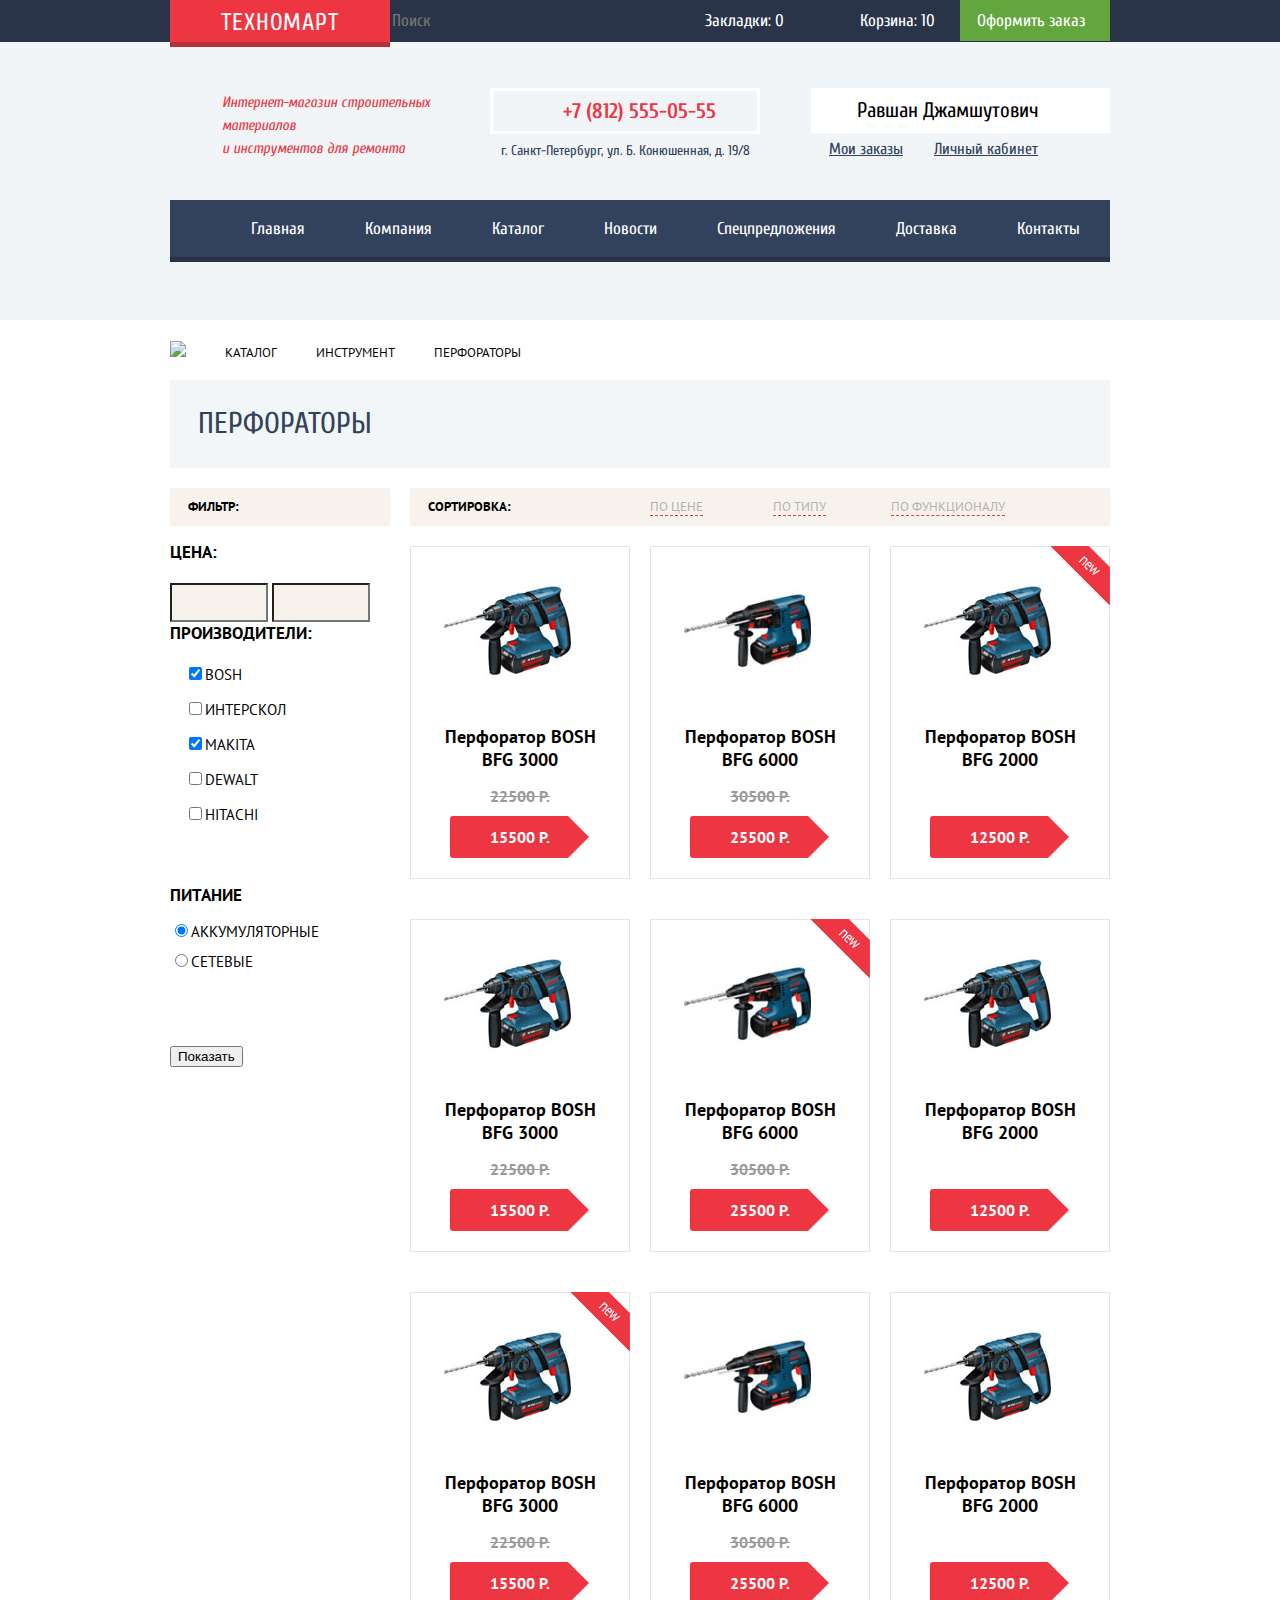
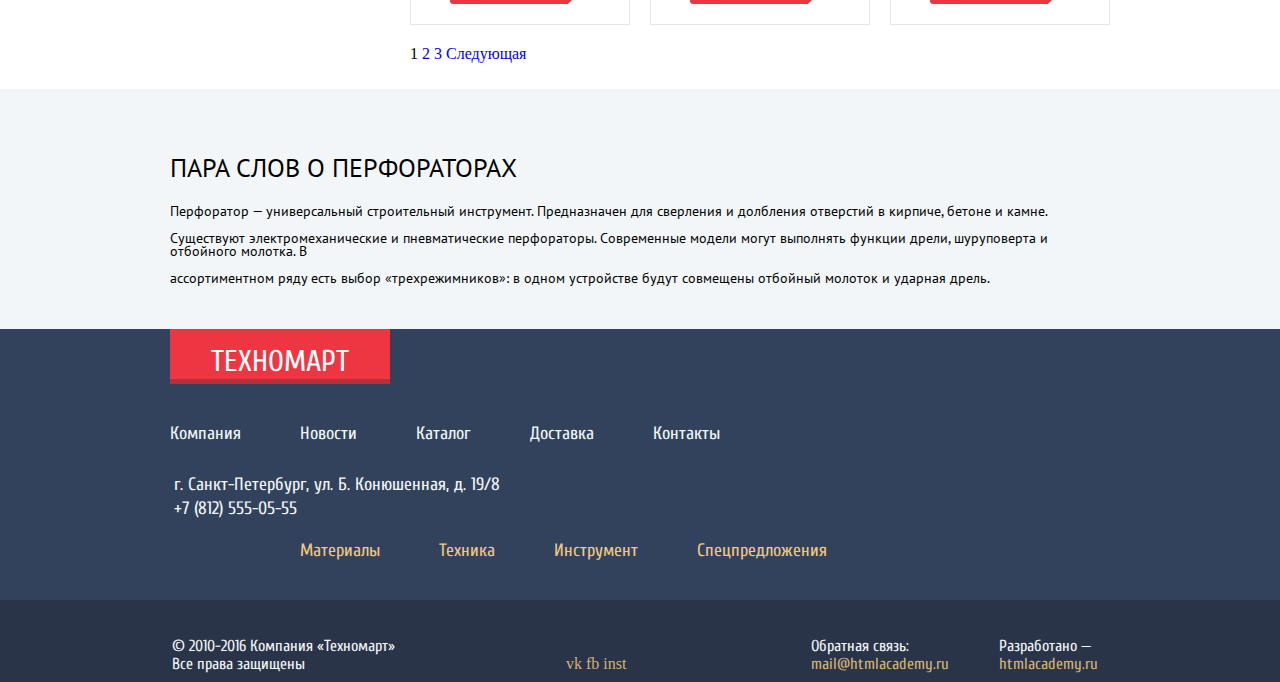
==== commit be9d4207: "Внес изменения" ====
--- a/catalog.html
+++ b/catalog.html
@@ -20,7 +20,7 @@
 			
 				<div class="header-top-right">
 					<a href="#">Закладки: 0</a>
-					<a href="#">Корзина: 10</a>
+					<a class="full" href="#">Корзина: 10</a>
 					<a href="#">Оформить заказ</a>
 				</div>
 			</div>
@@ -72,12 +72,16 @@
 				<h2>Цена:</h2>			
 				<form action="#" method="post">
 				<div class="content-left-filter">
-					<div class="prise-line">
-						<input type="range">
-					</div>
+					<div class="range-controls">
+          <div class="scale">
+            <div class="bar" style=" width: 90%"></div>
+          </div>
+          <div class="toggle toggle-min"></div>
+          <div class="toggle toggle-max"></div>
+        </div>
 					<div class="price-box">
-						<input type="text">
-						<input type="text">
+						<label class="min-price"><input type="text" name="min-price"></label>
+						<label class="max-price"><input type="text" name="max-price"></label>
 					</div>
 				</div>
 				<div class="content-left-list">
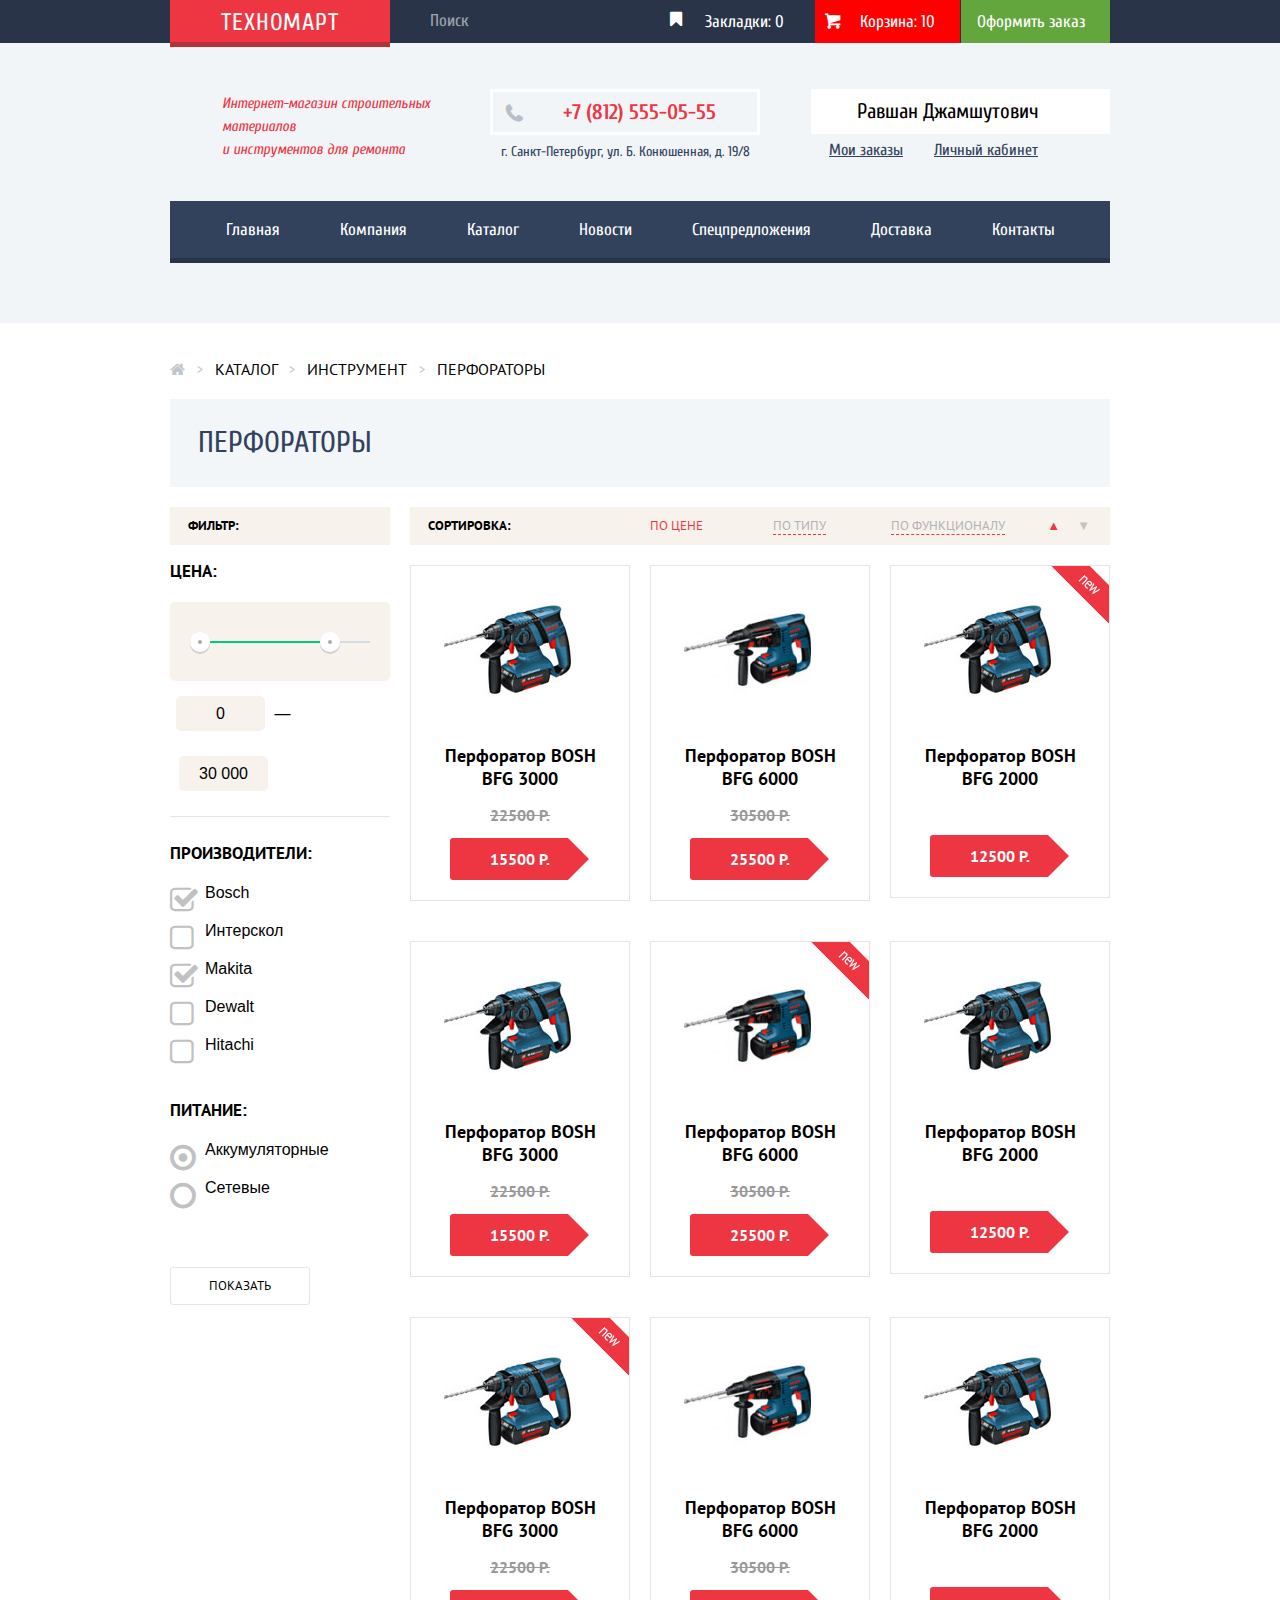
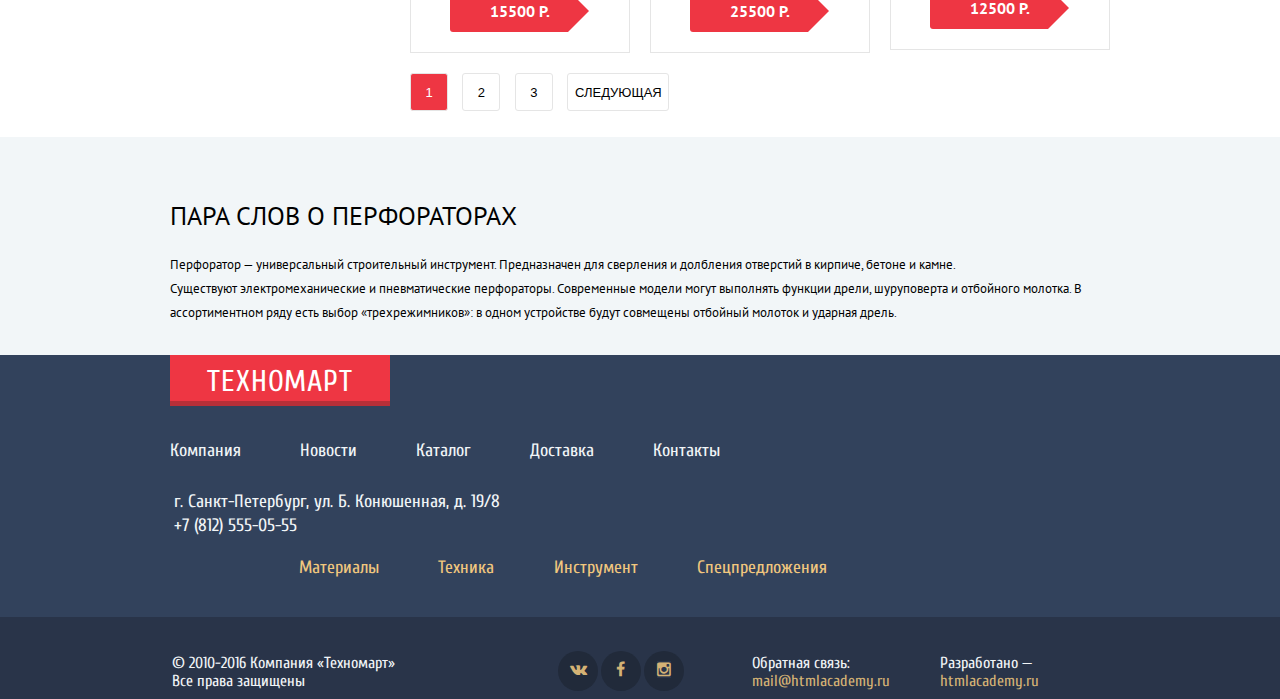
==== commit 550de1f1: "Внес правки" ====
--- a/catalog.html
+++ b/catalog.html
@@ -3,6 +3,7 @@
 <head>
 	<meta charset="UTF-8">
 	<title>Перфораторы</title>
+	<link href="css/normilize.css" rel="stylesheet">
 	<link href="css/style.css" rel="stylesheet">
 	<link
 	href="https://fonts.googleapis.com/css?family=Cuprum:400,700,700i&subset=cyrillic" rel="stylesheet">
@@ -15,7 +16,8 @@
 			<div class="container">
 				<div class="header-top-left">
 					<a class="logo" href="#">Техномарт</a>
-					<input type="search" placeholder="Поиск">
+					<input class="search" id="search" type="search" placeholder="Поиск">
+						<label for="search"></label>
 				</div>
 			
 				<div class="header-top-right">
@@ -57,7 +59,6 @@
 	<div class="container clearfix">
 		<div class="bradcrumps">
 			<ul>
-				<li><a href="#" ><img src="http://placehold.it/16x12"></a></li>
 				<li><a href="#">Каталог</a></li>
 				<li><a class="current" href="#">Инструмент</a></li>
 				<li>Перфораторы</li>
@@ -74,33 +75,44 @@
 				<div class="content-left-filter">
 					<div class="range-controls">
           <div class="scale">
-            <div class="bar" style=" width: 90%"></div>
+            <div class="bar" style=" width: 75%"></div>
           </div>
           <div class="toggle toggle-min"></div>
           <div class="toggle toggle-max"></div>
         </div>
 					<div class="price-box">
-						<label class="min-price"><input type="text" name="min-price"></label>
-						<label class="max-price"><input type="text" name="max-price"></label>
+						<label class="min-price"><input type="text" value="0" name="min-price"></label>
+						<span>—</span>
+						<label class="max-price"><input type="text" value="30 000" name="max-price"></label>
 					</div>
 				</div>
 				<div class="content-left-list">
 						<div class="filter-produser">
 							<h2>Производители:</h2>
-								<ul>
-									<li><input type="checkbox" checked>Bosh</li>
-									<li><input type="checkbox">Интерскол</li>
-									<li><input type="checkbox" checked>Makita</li>
-									<li><input type="checkbox">Dewalt</li>
-									<li><input type="checkbox">Hitachi</li>
-								</ul>
-							<h2 >Питание</h2>
-								<p><input type="radio" id="battary" value="" name="charger" checked>Аккумуляторные</p>
-								<p><input type="radio" id="mains" value="" name="charger">Сетевые</p>	
-						</div>				
-						<div class="filter-btn">										
-							<button>Показать</button>
-						</div>
+								<input type="checkbox" id="bosch-checkbox" name="bosch" value="bosch" checked>
+					<label for="bosch-checkbox">Bosch</label>
+
+					<input type="checkbox" id="interscol-checkbox" name="interscol" value="interscol">
+					<label for="interscol-checkbox">Интерскол</label>
+
+					<input type="checkbox" id="makita-checkbox" name="makita" value="makita" checked>
+					<label for="makita-checkbox">Makita</label>
+
+					<input type="checkbox" id="dewalt-checkbox" name="dewalt" value="dewalt">
+					<label for="dewalt-checkbox">Dewalt</label>
+
+					<input type="checkbox" id="hitachi-checkbox" name="hitachi" value="hitachi">
+					<label for="hitachi-checkbox">Hitachi</label>
+
+					<h2>Питание:</h2>
+					<input type="radio" name="charge" id="rechargeable" value="rechargeable" checked>
+					<label for="rechargeable">Аккумуляторные</label>
+					
+					<input type="radio" name="charge" id="unchargeable" value="unchargeable">
+					<label for="unchargeable">Сетевые</label>
+						</div>
+							<input class="form-btn" type="submit" id="form-btn" name="form-btn" value="Показать">
+						
 					</div>	
 
 				</form>
@@ -286,8 +298,7 @@
 							
 				<h2>Пара слов о перфораторах</h2>
 				<p>Перфоратор — универсальный строительный инструмент. Предназначен для сверления и долбления отверстий в кирпиче, бетоне и камне.</p>
-				<p> Существуют электромеханические и пневматические перфораторы. Современные модели могут выполнять функции дрели, шуруповерта и отбойного молотка. В</p>
-				<p> ассортиментном ряду есть выбор «трехрежимников»: в одном устройстве будут совмещены отбойный молоток и ударная дрель.</p>
+				<p>Существуют электромеханические и пневматические перфораторы. Современные модели могут выполнять функции дрели, шуруповерта и отбойного молотка. В ассортиментном ряду есть выбор «трехрежимников»: в одном устройстве будут совмещены отбойный молоток и ударная дрель.</p>
 				</div>
 			</div>
 			
@@ -304,11 +315,11 @@
 									<a href="#">Новости</a>
 									<a href="#">Каталог</a>
 									<a href="#">Доставка</a>
-									<a href="#">Контакты</a>
-						</div>
-				</div>
-			</div>
-			<div class="footer-middle clearfix">
+									<a href="#">Контакты</a>									
+						</div>
+				</div>
+			</div>
+			<div class="footer-middle">
 				<div class="footer-middle-content">
 					<div class="adress">
 							<p>г. Санкт-Петербург, ул. Б. Конюшенная, д. 19/8</p>
@@ -324,16 +335,16 @@
 					</div>	
 			</div>
 		</div>		
-				<div class="footer-bottom clearfix">
+				<div class="footer-bottom">
 					<div class="container">
 						<div class="copyrights">
 							<p>© 2010-2016 Компания «Техномарт»</p>
 							<p>Все права защищены</p>
 						</div>
 						<div class="social">
-							<a href="#">vk</a>
-							<a href="#">fb</a>
-							<a href="#">inst</a>
+							<a class="vk" href="#"></a>
+							<a class="fb" href="#"></a>
+							<a class="inst" href="#"></a>
 						</div>
 						<div class="mail">
 							<p>Обратная связь:</p>
@@ -345,6 +356,6 @@
 						</div>			
 					</div>	
 				</div>				
-	</footer>		
+	</footer>	
 </body>
 </html>--- a/css/normilize.css
+++ b/css/normilize.css
@@ -0,0 +1,419 @@
+/*! normalize.css v4.1.1 | MIT License | github.com/necolas/normalize.css */
+
+/**
+ * 1. Change the default font family in all browsers (opinionated).
+ * 2. Prevent adjustments of font size after orientation changes in IE and iOS.
+ */
+
+html {
+  font-family: sans-serif; /* 1 */
+  -ms-text-size-adjust: 100%; /* 2 */
+  -webkit-text-size-adjust: 100%; /* 2 */
+}
+
+/**
+ * Remove the margin in all browsers (opinionated).
+ */
+
+body {
+  margin: 0;
+}
+
+/* HTML5 display definitions
+   ========================================================================== */
+
+/**
+ * Add the correct display in IE 9-.
+ * 1. Add the correct display in Edge, IE, and Firefox.
+ * 2. Add the correct display in IE.
+ */
+
+article,
+aside,
+details, /* 1 */
+figcaption,
+figure,
+footer,
+header,
+main, /* 2 */
+menu,
+nav,
+section,
+summary { /* 1 */
+  display: block;
+}
+
+/**
+ * Add the correct display in IE 9-.
+ */
+
+audio,
+canvas,
+progress,
+video {
+  display: inline-block;
+}
+
+/**
+ * Add the correct display in iOS 4-7.
+ */
+
+audio:not([controls]) {
+  display: none;
+  height: 0;
+}
+
+/**
+ * Add the correct vertical alignment in Chrome, Firefox, and Opera.
+ */
+
+progress {
+  vertical-align: baseline;
+}
+
+/**
+ * Add the correct display in IE 10-.
+ * 1. Add the correct display in IE.
+ */
+
+template, /* 1 */
+[hidden] {
+  display: none;
+}
+
+/* Links
+   ========================================================================== */
+
+/**
+ * 1. Remove the gray background on active links in IE 10.
+ * 2. Remove gaps in links underline in iOS 8+ and Safari 8+.
+ */
+
+a {
+  background-color: transparent; /* 1 */
+  -webkit-text-decoration-skip: objects; /* 2 */
+}
+
+/**
+ * Remove the outline on focused links when they are also active or hovered
+ * in all browsers (opinionated).
+ */
+
+a:active,
+a:hover {
+  outline-width: 0;
+}
+
+/* Text-level semantics
+   ========================================================================== */
+
+/**
+ * 1. Remove the bottom border in Firefox 39-.
+ * 2. Add the correct text decoration in Chrome, Edge, IE, Opera, and Safari.
+ */
+
+abbr[title] {
+  border-bottom: none; /* 1 */
+  text-decoration: underline; /* 2 */
+  text-decoration: underline dotted; /* 2 */
+}
+
+/**
+ * Prevent the duplicate application of `bolder` by the next rule in Safari 6.
+ */
+
+b,
+strong {
+  font-weight: inherit;
+}
+
+/**
+ * Add the correct font weight in Chrome, Edge, and Safari.
+ */
+
+b,
+strong {
+  font-weight: bolder;
+}
+
+/**
+ * Add the correct font style in Android 4.3-.
+ */
+
+dfn {
+  font-style: italic;
+}
+
+/**
+ * Correct the font size and margin on `h1` elements within `section` and
+ * `article` contexts in Chrome, Firefox, and Safari.
+ */
+
+h1 {
+  font-size: 2em;
+  margin: 0.67em 0;
+}
+
+/**
+ * Add the correct background and color in IE 9-.
+ */
+
+mark {
+  background-color: #ff0;
+  color: #000;
+}
+
+/**
+ * Add the correct font size in all browsers.
+ */
+
+small {
+  font-size: 80%;
+}
+
+/**
+ * Prevent `sub` and `sup` elements from affecting the line height in
+ * all browsers.
+ */
+
+sub,
+sup {
+  font-size: 75%;
+  line-height: 0;
+  position: relative;
+  vertical-align: baseline;
+}
+
+sub {
+  bottom: -0.25em;
+}
+
+sup {
+  top: -0.5em;
+}
+
+/* Embedded content
+   ========================================================================== */
+
+/**
+ * Remove the border on images inside links in IE 10-.
+ */
+
+img {
+  border-style: none;
+}
+
+/**
+ * Hide the overflow in IE.
+ */
+
+svg:not(:root) {
+  overflow: hidden;
+}
+
+/* Grouping content
+   ========================================================================== */
+
+/**
+ * 1. Correct the inheritance and scaling of font size in all browsers.
+ * 2. Correct the odd `em` font sizing in all browsers.
+ */
+
+code,
+kbd,
+pre,
+samp {
+  font-family: monospace, monospace; /* 1 */
+  font-size: 1em; /* 2 */
+}
+
+/**
+ * Add the correct margin in IE 8.
+ */
+
+figure {
+  margin: 1em 40px;
+}
+
+/**
+ * 1. Add the correct box sizing in Firefox.
+ * 2. Show the overflow in Edge and IE.
+ */
+
+hr {
+  box-sizing: content-box; /* 1 */
+  height: 0; /* 1 */
+  overflow: visible; /* 2 */
+}
+
+/* Forms
+   ========================================================================== */
+
+/**
+ * 1. Change font properties to `inherit` in all browsers (opinionated).
+ * 2. Remove the margin in Firefox and Safari.
+ */
+
+button,
+input,
+select,
+textarea {
+  font: inherit; /* 1 */
+  margin: 0; /* 2 */
+}
+
+/**
+ * Restore the font weight unset by the previous rule.
+ */
+
+optgroup {
+  font-weight: bold;
+}
+
+/**
+ * Show the overflow in IE.
+ * 1. Show the overflow in Edge.
+ */
+
+button,
+input { /* 1 */
+  overflow: visible;
+}
+
+/**
+ * Remove the inheritance of text transform in Edge, Firefox, and IE.
+ * 1. Remove the inheritance of text transform in Firefox.
+ */
+
+button,
+select { /* 1 */
+  text-transform: none;
+}
+
+/**
+ * 1. Prevent a WebKit bug where (2) destroys native `audio` and `video`
+ *    controls in Android 4.
+ * 2. Correct the inability to style clickable types in iOS and Safari.
+ */
+
+button,
+html [type="button"], /* 1 */
+[type="reset"],
+[type="submit"] {
+  -webkit-appearance: button; /* 2 */
+}
+
+/**
+ * Remove the inner border and padding in Firefox.
+ */
+
+button::-moz-focus-inner,
+[type="button"]::-moz-focus-inner,
+[type="reset"]::-moz-focus-inner,
+[type="submit"]::-moz-focus-inner {
+  border-style: none;
+  padding: 0;
+}
+
+/**
+ * Restore the focus styles unset by the previous rule.
+ */
+
+button:-moz-focusring,
+[type="button"]:-moz-focusring,
+[type="reset"]:-moz-focusring,
+[type="submit"]:-moz-focusring {
+  outline: 1px dotted ButtonText;
+}
+
+/**
+ * Change the border, margin, and padding in all browsers (opinionated).
+ */
+
+fieldset {
+  border: 1px solid #c0c0c0;
+  margin: 0 2px;
+  padding: 0.35em 0.625em 0.75em;
+}
+
+/**
+ * 1. Correct the text wrapping in Edge and IE.
+ * 2. Correct the color inheritance from `fieldset` elements in IE.
+ * 3. Remove the padding so developers are not caught out when they zero out
+ *    `fieldset` elements in all browsers.
+ */
+
+legend {
+  box-sizing: border-box; /* 1 */
+  color: inherit; /* 2 */
+  display: table; /* 1 */
+  max-width: 100%; /* 1 */
+  padding: 0; /* 3 */
+  white-space: normal; /* 1 */
+}
+
+/**
+ * Remove the default vertical scrollbar in IE.
+ */
+
+textarea {
+  overflow: auto;
+}
+
+/**
+ * 1. Add the correct box sizing in IE 10-.
+ * 2. Remove the padding in IE 10-.
+ */
+
+[type="checkbox"],
+[type="radio"] {
+  box-sizing: border-box; /* 1 */
+  padding: 0; /* 2 */
+}
+
+/**
+ * Correct the cursor style of increment and decrement buttons in Chrome.
+ */
+
+[type="number"]::-webkit-inner-spin-button,
+[type="number"]::-webkit-outer-spin-button {
+  height: auto;
+}
+
+/**
+ * 1. Correct the odd appearance in Chrome and Safari.
+ * 2. Correct the outline style in Safari.
+ */
+
+[type="search"] {
+  -webkit-appearance: textfield; /* 1 */
+  outline-offset: -2px; /* 2 */
+}
+
+/**
+ * Remove the inner padding and cancel buttons in Chrome and Safari on OS X.
+ */
+
+[type="search"]::-webkit-search-cancel-button,
+[type="search"]::-webkit-search-decoration {
+  -webkit-appearance: none;
+}
+
+/**
+ * Correct the text style of placeholders in Chrome, Edge, and Safari.
+ */
+
+::-webkit-input-placeholder {
+  color: inherit;
+  opacity: 0.54;
+}
+
+/**
+ * 1. Correct the inability to style clickable types in iOS and Safari.
+ * 2. Change font properties to `inherit` in Safari.
+ */
+
+::-webkit-file-upload-button {
+  -webkit-appearance: button; /* 1 */
+  font: inherit; /* 2 */
+}--- a/css/style.css
+++ b/css/style.css
@@ -1,6 +1,6 @@
 html,
 body {
-  min-width: 1122px;
+  min-width: 960px;
   min-height: 1750px;
   margin: 0px;
   padding: 0px;
@@ -64,18 +64,20 @@
 .icon-user::before { content: "👨"; } /* "\1f468" */
 .icon-phone::before { content: "📞"; } /* "\1f4de" */
 .icon-instagramm::before { content: "📷"; } /* "\1f4f7" */
-.icon-search::before { content: "🔍"; } /* "\1f50d" */
+
 .icon-bookmark::before { content: "🔖"; } /* "\1f516" */
-
+.body {
+	font-size: 0;
+}
 a {
   text-decoration: none;
 }
 
-/*Верхний футер */
+/*Верхний хедер */
 
 .main-header {
   background: #f1f5f7;
-  height: 320px;
+	padding-bottom: 60px;
 }
 .header-top {  
   margin-bottom: 50px;  
@@ -117,17 +119,40 @@
 }
 
 .header-top-left input {
+	position: relative;
   vertical-align: top;  
   margin: 0 -4px;
   width: 270px;
-	padding-top: 11px;
-	padding-bottom: 11px;
+	padding: 11px 0px 11px 40px;
   background: #293449;
   border: #293449;
   font-family: "Cuprum", Arial, sans-serif;
   font-size: 17px;
   font-weight: 400;  
-  color: white;  
+  color: white;
+}
+.header-top-left label{
+	position: relative;
+}
+
+
+.header-top-left label::before { 
+	 position: absolute;
+    top: -31px;
+    left: 233px;
+    font-size: 17px;
+    font-family: "symbols-technomart";
+    font-style: normal;
+    font-weight: normal;
+    display: inline-block;
+    vertical-align: top;
+    text-decoration: inherit;
+    text-align: center;
+    font-variant: normal;
+    text-transform: none;
+    content: "\1f50d";
+    cursor: pointer;
+    color: #6a7180;
 
 }
 
@@ -137,9 +162,9 @@
 color: #d3d4d8;
 }
 
-.header-top-left input:active {
+.header-top-left input:focus {
 background: #ffffff;
-color: #333333;
+color: white;
 }
 
 .header-top-right {
@@ -150,20 +175,18 @@
 .header-top-right a {
   display: inline-block;
   vertical-align: middle;
-  padding: 11px 0 11px 45px;
+  padding: 12px 0 12px 45px;
   width: 102px;
   color: white;
   text-decoration: none;
   font-family: "Cuprum", Arial, sans-serif;
   font-size: 17px;
-  font-weight: 400; 
-
-  
+  font-weight: 400;   
  } 
 
 .header-top-right a:first-child {
+	position: relative;
   margin-left: -40px;
-  margin-right: 0;
   width: 110px;
 }
 
@@ -176,14 +199,44 @@
   color: #8b8e94;
 }
 
-.header-top-right a:nth-child(2n) {
+.header-top-right .empty {
+	position: relative;
+  margin-left: -4px;
+  width: 100.5px;
+}
+.header-top-right a:first-child::before {
+	font-family: "symbols-technomart";
+	content: "\1f516";
+	position: absolute;
+	top: 10px;
+	left: 10px; 
+}
+
+.empty::before { 
+	font-family: "symbols-technomart";
+	position: absolute;
+	top: 12px;
+	left: 10px;
+	content: "\62"; 
+}
+.header-top-right .full {
+	position: relative;
   margin-left: -4px;
   width: 100px;
-}
-.header-top-right a:nth-child(2n):hover {
+	background: red;
+}
+	.full::before { 
+		font-family: "symbols-technomart";
+	position: absolute;
+	top: 12px;
+	left: 10px;
+	content: "\62"; 
+}
+.header-top-right .empty:hover {
   background: #212a3a;
   }
-.header-top-right a:nth-child(2n):active {
+
+.header-top-right .empty:active {
   background: #161d29;
   color: #8b8e94;
   }
@@ -191,10 +244,10 @@
 .header-top-right a:last-child {
   float: right;  
   width: 133px;
-  
-  padding: 11px 0px 11px 17px;
+  padding: 12px 0px 12px 16px;
   background: #63a63e;
 }
+
 
 .header-top-right a:last-child:hover {
   background: #5fbb2d;
@@ -205,7 +258,7 @@
 }
 
 
-/*Средний футер */
+/*Средний хедер */
 .header-middle {
   margin-bottom: 5px;
 }
@@ -235,6 +288,7 @@
   margin-right: 90px;
 }
 .middle-contacts p:first-child {
+	position: relative;
   padding: 8px 8px 8px 70px;
   border: solid white 3px;
   width: 186px;
@@ -243,6 +297,14 @@
   font-size: 21px;
   font-weight: 900;
   
+}
+.middle-contacts p:first-child::before {
+	font-family: "symbols-technomart";
+	position: absolute;
+	top: 10px;
+	left: 13px;
+	content: "📞"; 
+	color: #b7bfc8;
 }
 .middle-contacts p:last-child {
   display: inline-block;
@@ -271,6 +333,7 @@
 }
 
 .user-box .enter {
+	position: relative;
   display: inline-block;
   padding: 10px 27px 10px 47px;  
   text-decoration: none;
@@ -280,6 +343,14 @@
   background: white;
   color: #000000;
 }
+.enter::before {
+	font-family: "symbols-technomart";
+	position: absolute;
+	top: 10px;
+	left: 13px;
+	content: "\2386"; 
+}
+
 .user-box .enter:hover {
   color: #f36c75;
 }
@@ -302,10 +373,10 @@
 .user-box .registration:active {
   color: #b2b2b2;
 }
-/*Нижний футер*/
+/*Нижний хедер*/
 .main-navigation {
 	display: block;
-  padding-left: 51px;  
+  padding-left: 0px;  
   margin-top: 0;  
   color: white;
   background: #32425c;
@@ -327,9 +398,9 @@
   font-size: 17px;
 }
 
-.main-navigation p { 
-  padding: 19px 0px 19px 0px;
-  margin: 0 30px 0 0;
+.main-navigation span{ 
+  margin-left: 30px;
+	margin-right: 30px;
   color: white;
 
 }
@@ -361,13 +432,15 @@
   }
 
 .material {
+	position: relative;
   float: left;
   width: 300px;
   height: 123px;
   padding: 0px;
   margin-top: 59px;
   margin-right: 20px;
-  background: #f6b22d;  
+  background: #f6b22d; 
+	overflow: hidden;
 }
 
 .material-name h2 {
@@ -687,6 +760,38 @@
 	cursor: pointer;
 	box-shadow: 0px 0px 2px rgba(0, 0, 0, 0.8);
 }
+.slider-controls label:first-child::before {
+	position: absolute;
+	line-height: 40px;
+	font-family: "symbols-technomart";
+	content: "\3c";
+	bottom: 80px;
+	right: 290px;	
+	color: #ffffff;
+	font-size: 40px;
+}
+.slider-controls label:first-child:hover::before {
+	color: red;
+}
+.slider-controls label:last-child:hover::before {
+	color: red;
+}
+.slider-controls label:first-child:active::before {
+	color: rgba(255, 255, 255, .6);
+}
+.slider-controls label:last-child:active::before {
+	color:rgba(255, 255, 255, .6);
+}
+.slider-controls label:last-child::before {
+	position: absolute;
+	content: "\3e";
+	line-height: 40px;
+	font-family: "symbols-technomart";
+	bottom: 80px;
+	left: 290px;
+	color: #ffffff;
+	font-size: 40px;
+}
 .slider-inner {
     overflow: hidden;
 }
@@ -723,7 +828,6 @@
   width: 400px;
   height: 32px;
   color: #32425c;
-  font-size: 16px;
    font-family: "Cuprum", Arial, sans-serif;
   font-size: 30px;
   font-weight: 400;
@@ -756,13 +860,14 @@
 }
 
 .catalog-item {
-	width: inherit;
 	font-size: 0;
+	padding: 0;
 }
 
 .item {  
 	position: relative;
-  width: 218px;
+  width: 220px;
+	box-sizing: border-box;
   border: solid #e5e5e5 1px;
 	font-weight: 600;
 	text-align: center;
@@ -773,6 +878,10 @@
 	margin-top: 20px;
 	margin-right: 20px;
 	margin-bottom: 20px;
+	overflow: hidden;
+}
+.item:hover {
+	box-shadow: 0 5px 15px 3px #bababa;
 }
 .new:before{
 	position: absolute;
@@ -795,6 +904,7 @@
   background-color: #fff; 
 }
 .selected .buy, .selected .bookmarks {
+	position: relative;
 	font-family: "Cuprum", Arial, sans-serif;
 	font-size: 14px;
 	text-decoration: none;
@@ -808,9 +918,10 @@
 	border-radius: 3px;
 }
 
-.selected .buy {
+.selected .buy {	
 	box-shadow: inset 0 -3px 0 #367315;
 }
+
 .selected .bookmarks {
   width: 129px;
   padding: 7px 0;
@@ -824,6 +935,19 @@
 .item:hover .selected {
 	display: block;
 }
+.selected .buy:hover {
+	background-color: #367315;
+}
+.selected .buy:active {
+	background-color: #63a63e;
+}
+.selected .bookmarks:hover {
+	border: 3px solid #32425c;
+}
+.selected .bookmarks:active {
+	border: 3px solid #32425c;
+	opacity: .3;
+}
 .catalog-item-img { 
 	width: 218px;
   height: 168px;
@@ -843,6 +967,7 @@
 .catalog-item .old-price {
 	min-height: 20px;
 	margin: 0 0 10px 0;
+	min-height: 23px;
   text-decoration: line-through;
   color: #999999;
 }
@@ -862,150 +987,248 @@
 	right: -20px;
 	width: 0;
 	height: 0;
-	content: ' ';
+	content: '';
 	border: 21px solid #fff;
 	border-left-color:#ee3643;
 }
-.item:last-child .new-price {
-  margin-top: 45px;
-}
+
 .botton-container .item:nth-child(4n) {
   margin-right: 0;
 }
+
+
 .container-logo {
+	font-size: 0;
   height: auto;
+	 margin-top: 20px;
   margin-bottom: 51px;
 	
 }
 
 .container-logo img {
  display: inline-block;
- vertical-align: bottom;
+vertical-align: middle;
  margin:  auto;
 }
 .container-logo a {
   display: inline-block;
   vertical-align: middle;
-  width: 218px;
-  margin-top: 20px;
-  margin-right: 16px;
-  margin-bottom: 0px;
+  width: 220px;
+	height: 145px;
+	box-sizing: border-box;
+	margin-right: 20px;
+	margin-bottom: 20px;
   border: solid #e7e7e7 1px;
   background: white;
 	overflow: hidden;
-	box-shadow: ;
+
 }
 
 .container-logo a:nth-child(4n) {
-  margin-top: 20px;
+  
   margin-right: 0px;
-  margin-bottom: 0px;
-}
-                          /*СЛАЙДЕР СЕРВИСА*/
+  
+}
+.container-logo a:hover {
+	box-shadow: 0 10px 25px 0 rgba(41,52,73,.5);
+}
+  .container-logo a:active {
+	box-shadow: 0 4px 10px 0 rgba(41,52,73,.5);
+	opacity: .3;
+}                        /*СЛАЙДЕР СЕРВИСА*/
 .service { 
-  background: #f2f6f8;
-	 
+	position: relative;
+	padding: 30px  0 20px 0;
+	 background: #f2f6f8;
   
 }
-.service-top {
-  margin-top: 0px;
-  
-}
+
 .service-top h2{
-  padding-top: 65px;
-  margin-bottom: 30px;
+ margin-bottom: 10px;
+	 font-family: "Cuprum", Arial, sans-serif;
+  font-size: 30px;
+  font-weight: 400;
+	text-transform: uppercase;
   }
-
+.service-top p{
+	font-family: "Cuprum", Arial, sans-serif;
+  font-size: 14px;
+  font-weight: 400;
+}
+.service-top p:last-child{
+ margin-bottom: 40px;
+  }
 
 .service input[type="radio"] {
  display: none;	
 }
-.service-slider-controlls {
-	display: inline-block
-}
+
 .service-slider-controlls{
-	width: 300px;
-}
-.service-slider-controlls label{
+	position: relative;
 	display: inline-block;
-  width: 200px;
-	
-	margin: 0 3px;
+	width: 240px;
+}
+.service-slider-controlls label{ 	
+	display: block;
 	padding: 20px 0 20px 29px;
 	text-align: left;
 	vertical-align: middle;
 	background: #32425c;
 	color: #ffffff;
-	border: 3px solid white;
 	cursor: pointer;
 	border: none;
-}
-.shadow {
-	position: absolute;
-	top: 1940px;
-	left: 427px
-}
-
-
-.service-slide {  
+	font-family: "Cuprum", Arial, sans-serif;
+  font-size: 21px;
+  font-weight: 400;
+}
+
+.delivery-slide {
+	position: absolute;
+	bottom: 115px;
+	left: 280px;
   display: none;
 	vertical-align: top;
   width: 330px;
   color: #32425c;
+	margin: 0;
+	
+}
+.delivery-slide .title{
+	font-family: "Cuprum", Arial, sans-serif;
+  font-size: 36px;
+  font-weight: 400;
+	text-transform: uppercase;
+}
+.delivery-slide .description
+{
+	font-family: "PT Sans", Arial, sans-serif;
+  font-size: 13px;
+  font-weight: 400;
 }
 .guaranty-slide {
- display: none;
-  vertical-align: top;
+	display: none;
+	position: absolute;
+	bottom: 95px;
+	left: 280px;
+  display: none;
+vertical-align: top; 
   width: 330px;
   color: #32425c;
+	padding: 0;
+	margin: 0;
+}
+.guaranty-slide .title{
+	font-family: "Cuprum", Arial, sans-serif;
+  font-size: 36px;
+  font-weight: 400;
+	text-transform: uppercase;
+}
+.guaranty-slide .description-1 {
+	font-family: "PT Sans", Arial, sans-serif;
+  font-size: 13px;
+  font-weight: 400;
+	width: 350px;
+	margin: 0;	
+	
+}
+.guaranty-slide .description-2 {
+	font-family: "PT Sans", Arial, sans-serif;
+  font-size: 13px;
+  font-weight: 400;
+	width: 300px;
+	margin: 0;
+	
 }
 .credit-slide {
+	position: absolute;
+	bottom: 75px;
+	left: 280px;
+  display: none;
+vertical-align: top;
   display: none;
   width: 330px;
   color: #32425c;
-}
-
-
-
-#btn1:checked ~ .service-slider-controlls label[for="btn1"],
-#btn2:checked ~ .service-slider-controlls label[for="btn2"],
-#btn3:checked ~ .service-slider-controlls label[for="btn3"]{
+	margin: 0;
+}
+
+.credit-slide .title{
+	font-family: "Cuprum", Arial, sans-serif;
+  font-size: 36px;
+  font-weight: 400;
+	text-transform: uppercase;
+}
+.credit-slide .description {
+	font-family: "PT Sans", Arial, sans-serif;
+  font-size: 13px;
+  font-weight: 400;
+	margin-bottom: 30px;
+	
+}
+.credit-slide a{
+  display: block;
+  vertical-align: top;
+  margin-top:0px;
+  text-align: center;
+  padding: 12px 40px 10px;
+  width: 140px;
+  background: #ee3643;
+  color: white;
+  text-decoration: none;
+	font-family: "Cuprum", Arial, sans-serif;
+  font-size: 14px;
+	text-transform: uppercase;
+}
+
+#btn1:checked ~ .vertical-slider label[for="btn1"],
+#btn2:checked ~ .vertical-slider label[for="btn2"],
+#btn3:checked ~ .vertical-slider label[for="btn3"]{
 	background: #ffffff;
 	color: #32425c;
 }
 
-#btn1:checked ~ .vertial-slider .service-slide {
+#btn1:checked ~ .vertical-slider .delivery-slide {
 	display: inline-block;
 }
-#btn2:checked ~ .vertial-slider .guaranty-slide {
+#btn2:checked ~ .vertical-slider .guaranty-slide {
 display: inline-block;
 }
-#btn3:checked ~ .vertial-slider .credit-slide {
+#btn3:checked ~ .vertical-slider .credit-slide {
 	display: inline-block;
 }
 
 
-
-.delivery-img {
-	display: none;
-}
-.guaranty-img {
-	display: none;
-}
-.credit-img {
-	display: none;
-}
-#btn1:checked ~ .vertial-slider .delivery-img {
-	display: inline-block;
-}
-#btn2:checked ~ .vertial-slider .guaranty-img {
-display: inline-block;
-}
-#btn3:checked ~ .vertial-slider .credit-img {
-	display: inline-block;
-}
-
-
+.vertical-slider{
+	min-height: 250px;
+}
+#btn1:checked ~ .vertical-slider {
+	position: relative;
+	background-image: url(..//img/delivery.png);
+	background-repeat: no-repeat;
+	background-position: 	right 0px;
+	
+	
+}
+#btn2:checked ~ .vertical-slider {
+	position: relative;
+	background-image: url(..//img/guaranty.png);
+	background-repeat: no-repeat;
+	background-position: 	right 0px;
+	
+}
+#btn3:checked ~ .vertical-slider {
+	position: relative;
+	background-image: url(..//img/credit.png);
+	background-repeat: no-repeat;
+	background-position: 	right 0px;
+	
+}
+
+
+
+
+.company {
+	
+}
 .company-left {
   width: 511px;
   float: left;
@@ -1028,16 +1251,29 @@
 	font-weight: regular;
 }
 .company-left ul{
+	padding: 0;
 	margin-top: -6px;
 	margin-left: -5px;
 	margin-bottom: 5px;
 	list-style: none;
 }
-.company-left li{
+
+.company-left li {
+	position: relative;
+	padding-left: 35px;
 	margin-bottom: 15px;
 	font-family: "PT sans", Arial, sans-serif;
   font-size: 18px;
 	font-weight: 600;
+}
+.company-left li::before {
+    content: " ";
+    position: absolute;
+    top: 50%;
+    left: 0;
+    margin-top: -1px;
+    width: 25px;
+    border-bottom: 2px solid #fb565a;
 }
 
 .company-left a{
@@ -1128,18 +1364,20 @@
   float: left;
   text-align: center;
   vertical-align: middle;
-  padding: 15px 0 0px;
+  padding: 9px 0 2px;
   width: 220px; 
   background: #ee3643;
   color: white;
   text-decoration: none;
   font-size: 30px;
-  border-bottom: solid #b72f38 5px; 
+  box-shadow: 0 5px 0 0 #b72f38; 
 	font-family: "Cuprum", Arial, sans-serif;
 	font-size: 30px;
 	text-transform: uppercase;
+	letter-spacing: 0.8px;
 	margin-right: 173px;
   }
+
 
 .footer-top-content .logo:hover {
   background: #ca2c37;
@@ -1166,21 +1404,22 @@
 .promo-1 a {
   color: #f1f5f7;
 }
+
 .promo-1 a:hover {
   border-bottom: solid #f1f5f7 1px;
   }
+
   .promo-1 a:active {
     color: #788495;
   border-bottom: none;
   }
 
-
- .promo-1 a:last-child{
+.promo-1 a:last-child{
   margin-right: 0px;
   }
 
 .footer-middle {
-	display: inline-block;
+	display: block;
   width: inherit;
 	margin: 0 0 39px 0;
 }
@@ -1199,7 +1438,7 @@
 	display: inline-block;
 	width: inherit;
 	list-style: none;
-	margin: 10px 0 0 130px;
+	margin: 10px 0 0 129px;
 	padding: 0 0 0 0;
 	
 }
@@ -1244,11 +1483,76 @@
 .footer-bottom  a{
   color: #d4b275;
 }
-.social{
-  display: inline-block;
-	margin: 0 181px 0 0;
+.social {
+	position: relative;
+  display: inline-block;
+	padding-top: 5px;
+	margin: 0  181px 30px 0;
   width: auto;
 }
+.social .vk { 
+	position: absolute;
+	font-family: "symbols-technomart";
+	background: #293449;
+	top: 0;
+	left:-8px;
+	width: 40px;
+	height: 40px;
+	background: #212a3a;
+	border-radius: 50%;
+}
+.social .vk::before { 
+	position: absolute;
+	font-family: "symbols-technomart";
+	content: "\76"; 
+	background: #212a3a;
+	top: 10px;
+	left:12px;
+	
+}
+.social .fb { 
+	position: absolute;
+	font-family: "symbols-technomart";
+	background: #293449;
+	top: 0;
+	left:35px;
+	width: 40px;
+	height: 40px;
+	background: #212a3a;
+	border-radius: 50%;
+}
+.social .fb::before { 
+	position: absolute;
+	font-family: "symbols-technomart";
+	content: "\66"; 
+	background: #212a3a;
+	top: 10px;
+	left:15px;
+	
+}
+
+.social .inst { 
+	position: absolute;
+	font-family: "symbols-technomart";
+	content: "\1f4f7"; 
+	background: #293449;
+	top: 0;
+	left:78px;
+	width: 40px;
+	height: 40px;
+	background: #212a3a;
+	border-radius: 50%;
+}
+.social .inst::before { 
+	position: absolute;
+	font-family: "symbols-technomart";
+	content: "\1f4f7"; 
+	background: #293449;
+	top: 10px;
+	left:13px;
+	
+}
+
 .mail{
   display: inline-block;
   margin-right: 34px;
@@ -1256,6 +1560,7 @@
 	font-family: "cuprum", Arial, sans-serif;
 	font-size: 16px;
 	line-height: 2px;
+	
 }
 
 .mail a:hover{
@@ -1295,7 +1600,7 @@
 ===================================================*/
 
 
-/*Равшан*/
+
 .user-box .login{
   display: inline-block;
 	vertical-align: top;
@@ -1354,27 +1659,46 @@
 
 }
 
-.bradcrumps ul {
+.bradcrumps  {
+		position: relative;
   margin: 0;
   padding: 0;
   list-style: none;
   height: 60px;
 }
+.bradcrumps::before {
+	position: absolute;
+	font-size: 16px;
+	font-family: "symbols-technomart";
+	content: "🏠"; 
+	top: 22px;
+	color: #c1c6ce;	
+}
 
 .bradcrumps li {
-  display: inline-block;
-  margin: 1px 35px 0 0;
-  padding: 20px 0 0 0;
+	position: relative;
+  display: inline-block;
+  margin-left: 5px;
+  padding: 20px 20px  0 0;
 	font-family: "PT Sans", Arial, sans-serif;
 	text-transform: uppercase;
-	font-size: 13px;
-	
-}
+	font-size: 16px;
+}
+
+.bradcrumps li::before {	
+	position: absolute;
+	content: "\3e";		
+	left: -18px;
+	font-size: 12px;
+	color: #c1c6ce;	
+	top: 23px;
+}
+
 .bradcrumps a {
-  width: 115px;
   color: black;
 	
 }
+
 .shop-title {
   padding: 26px 0 38px 28px;
   height: 24px;
@@ -1424,51 +1748,148 @@
 	text-transform: uppercase;
 }
 
+.range-controls {
+	position: relative;
+	 height: 40px;
+  margin-bottom: 15px;
+  border-radius: 5px;
+	padding-top: 39px;
+	padding-right: 20px;
+  padding-left: 20px;
+  background: #f7f3ec;
+}
+.range-controls .scale {
+	 height: 2px;
+  background: #d7dcde;
+}
+.range-controls .bar {
+  width: 10%;
+  height: 2px;
+  background: #00ca74;
+}
+.range-controls .toggle {
+	position: absolute;
+  top: 30px;
+  left: 0px;
+  width: 4px;
+  height: 4px;
+	cursor: pointer;
+  border: 8px solid #fff;
+	border-radius: 50%;
+	box-shadow: 0 2px 1px 0 #cfcfcf;
+  background: #ababab;
+}
+.range-controls .toggle-min {
+  left: 20px;
+}
+
+.range-controls .toggle-max {
+  left: 150px;
+}
 .price-box input{
-  width: 90px;
+	position: relative;
+	display: inline-block;
+  width: 85px;
   height: 33px;
   background: #f7f3ec;
-  margin-right: 27px;
-  margin-bottom: 105px;
-}
-.price-box input:last-child{
-  margin: 0 0 0 0px;
+	margin-right: 5px;
+  margin-bottom: 25px;
+	margin-left: 6px;
+	border: none;
+  border-radius: 5px;
+  outline: none;
+  background: #f7f3ec;
+	text-align: center;
+	
+}
+.price-box {
+border-bottom: 1px solid #e5e5e5;
+}
+
+.max-price{
+	margin-left: 3px;
+	
 }
 
 .filter-produser h2 {
   display: inline-block;
-  margin: 0 0 20px 0;
-}
-.filter-produser ul {
-  width: 140px;
-  list-style: none;
-  margin: 0;
-}
-.filter-produser li {
-  display: inline-block;
-  width: inherit;
-	padding-left: 20px;
-  margin: 0 0 15px -45px;
-	font-family: "PT Sans", Arial, sans-serif;
-	font-size: 15px;
-	text-transform: uppercase;
-}
-.filter-produser li:last-child {
-  margin-bottom: 60px;
-}
-.filter-produser p {
-  margin: -5px 0 0 0;
-	font-family: "PT Sans", Arial, sans-serif;
-	font-size: 15px;
-	text-transform: uppercase;
-}
-.filter-produser p:last-child {
-  margin: 10px 0 75px 0;
-}
-
-.filter-btn {
-  width: 140px;
-  height:38px;
+  margin: 25px  0 20px 0;
+}
+
+.filter-produser input[type="radio"],
+.filter-produser input[type="checkbox"] {
+    display: none;
+}
+
+.filter-produser label {
+		display: block;
+    position: relative;
+    margin-left: 35px;
+    margin-bottom: 20px;
+}
+
+input[type="radio"] + label::before,
+input[type="checkbox"] + label::before {
+    position: absolute;
+    top: 0;
+    left: -35px;
+    font-size: 30px;
+    font-family: "symbols-technomart";
+    font-style: normal;
+    font-weight: normal;
+    display: inline-block;
+    text-decoration: inherit;
+    text-align: center;
+    font-variant: normal;
+    text-transform: none;
+    content: "\25cb";
+    color: #c1c1c1;
+}
+
+input[type="checkbox"] + label::before {
+    content: "\2610";
+}
+
+input[type="radio"]:checked + label::before {
+    content: "\25cf";
+}
+
+input[type="checkbox"]:checked + label::before {
+    content: "\2611";
+}
+
+input[type="radio"] + label:hover::before,
+input[type="checkbox"] + label:hover::before {
+    color: #b5b5b5;
+}
+
+input[type="radio"]:disabled + label::before,
+input[type="checkbox"]:disabled + label::before {
+    color: #e9e9e9;
+}
+
+input[type="checkbox"] ~ h3 {
+    padding-top: 19.5px;
+    border-top-style: solid;
+    border-top-width: 2px;
+    border-top-color: #e5e5e5;
+}
+
+
+.form-btn {
+    margin: 50px 0 0 0;
+    padding: 9px 0;
+    width: 140px;
+    text-transform: uppercase;
+    font-family: "PT Sans" ,Arial, sans-serif;
+    font-size: 13px;
+    font-weight: 400;
+    line-height: 18px;
+    color: #000;
+    border: 1px solid #e5e5e5;
+    border-radius: 3px;
+    background-color: #fff;
+    outline: none;
 }
 /*сортировка товаров функионал, тип, цена*/
 .content-right {
@@ -1477,6 +1898,7 @@
 }
 
 .content-right-filter {
+	position: relative;
   height: 38px;
 	width: auto;
   margin-bottom: 0px;
@@ -1487,6 +1909,20 @@
 
 }
 
+.btn-filter a:first-child::after {
+	position: absolute;
+	content: "\25b2";
+	top: 10px;
+	right: 50px;
+	color: #ee3643;
+}
+.btn-filter a:last-child::after {
+	position: absolute;
+	content: "\25bc";
+	top: 10px;
+	right: 20px;
+	color: #c6c2bd;
+}
 .content-right-filter h3 {
   display: inline;
   width: 150px;
@@ -1504,6 +1940,10 @@
   color: #b2b2b2 ;
   border-bottom: dashed #ee3643 1px;
   }
+.content-right-filter a:nth-child(2) {
+	color: #ee3643;
+	border-bottom: none;
+}
   .content-right-filter a:hover {
     color: #000000;
     border-bottom: solid #ee3643 1px;
@@ -1512,7 +1952,6 @@
   color: #ee3643;
   border-bottom: none;
 }
-
   .content-right-filter a:nth-child(4n)  {
 		margin-left: -5px;
     margin-right: 0;
@@ -1531,6 +1970,55 @@
 .content-right .item:nth-child(3n+3) {
 	margin-right: 0;
 }
+.btn-page span {
+	display: inline-block;
+    vertical-align: top;
+    margin: 0;
+    margin-right: 10px;
+    padding: 10px 0 8px;
+    width: 36px;
+    text-transform: uppercase;
+    text-decoration: none;
+    text-align: center;
+    font-family: PS Sans,Arial,sans-serif;
+    font-size: 13px;
+    font-weight: 400;
+    line-height: 18px;
+    color: #ffffff;
+    background-color: #ee3643;
+    border: 1px solid #e5e5e5;
+    border-radius: 3px;
+}
+.btn-page a:hover {
+	 border: 1px solid #bdc6ca;
+}
+.btn-page a:active {
+	 border: 1px solid #ee3643;
+}
+.btn-page a{
+	display: inline-block;
+    vertical-align: top;
+    margin: 0;
+    margin-right: 10px;
+    padding: 10px 0 8px;
+    width: 36px;
+    text-transform: uppercase;
+    text-decoration: none;
+    text-align: center;
+    font-family: PS Sans,Arial,sans-serif;
+    font-size: 13px;
+    font-weight: 400;
+    line-height: 18px;
+    color: #000;
+    background-color: #fff;
+    border: 1px solid #e5e5e5;
+    border-radius: 3px;
+	
+}
+.btn-page a:last-child {
+	width: 100px;
+}
+
 /*информация внизу страницы*/
 .content-bottom { 
 	margin-top: 26px;
@@ -1549,10 +2037,11 @@
 .content-bottom p {
  width: inherit;
 	font-family: "PT Sans", Arial, sans-serif;
-	font-size: 14px;
-	line-height: 13px
-}
-
-
-
-
+	font-size: 13px;
+	line-height: 24px;
+		margin: 0;
+}
+
+
+
+
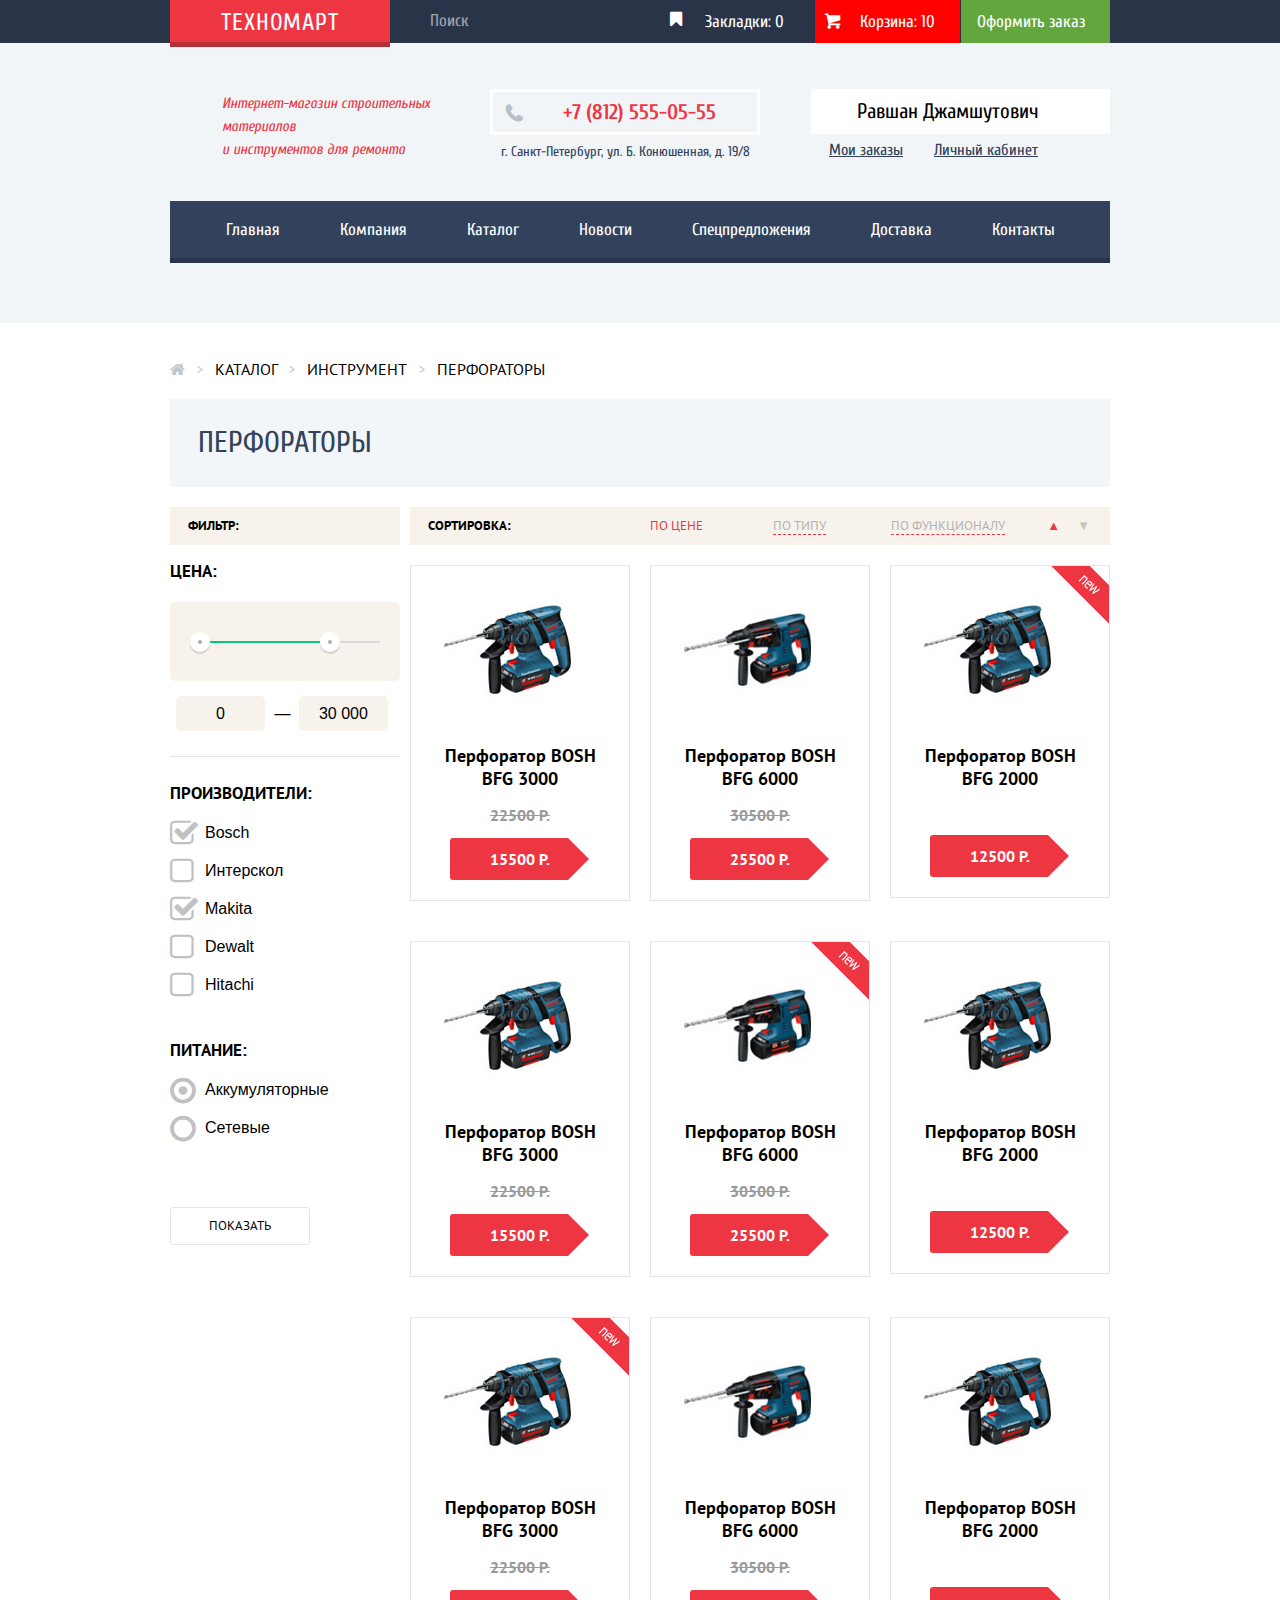
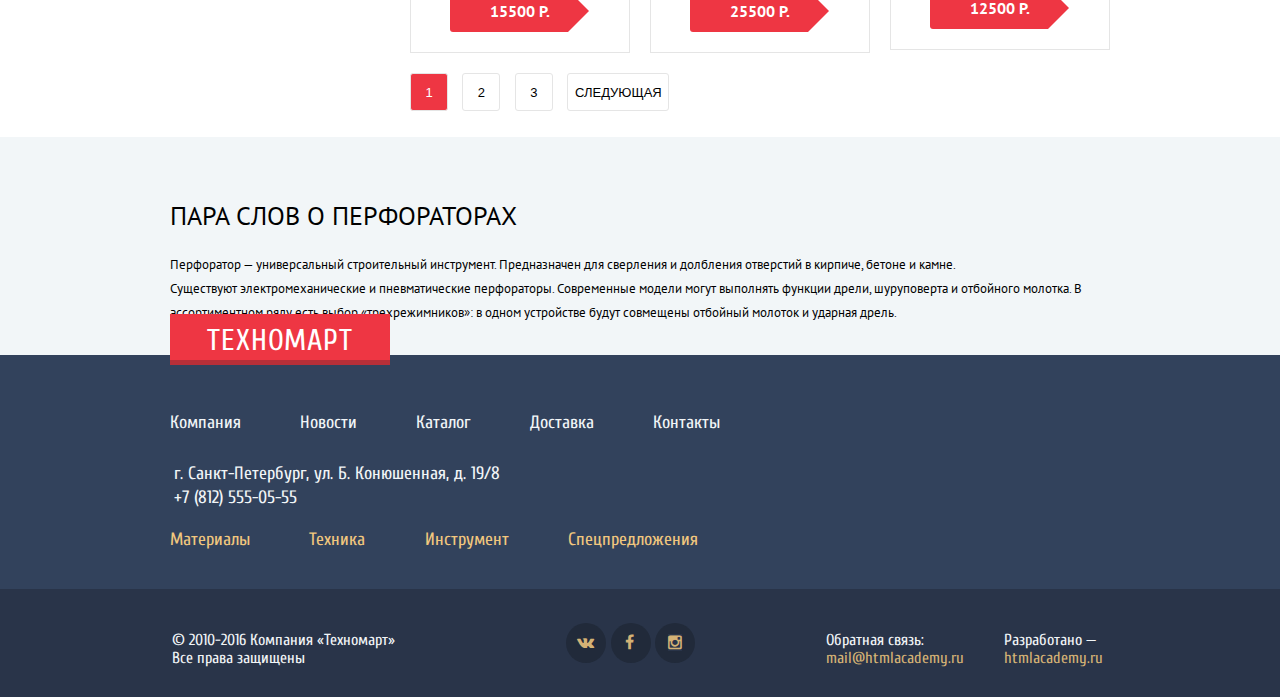
==== commit 35246e14: "Добавил блок" ====
--- a/catalog.html
+++ b/catalog.html
@@ -44,7 +44,7 @@
 		</div>
 		<nav class="main-navigation">
 			<ul>
-				<li><a href="main.html">Главная</a></li>
+				<li><a href="index.html">Главная</a></li>
 				<li><a href="#">Компания</a></li>
 				<li><a href="#">Каталог</a></li>
 				<li><a href="#">Новости</a></li>
@@ -56,7 +56,7 @@
 		</div>
 	</header>
 	<main class="promo-content">
-	<div class="container clearfix">
+	<div class="container">
 		<div class="bradcrumps">
 			<ul>
 				<li><a href="#">Каталог</a></li>
@@ -67,231 +67,233 @@
 		<div class="shop-title">
 			<h2>Перфораторы</h2>
 		</div>
-	<div class="content-left">
-			<div class="content-left-name">
-				<h3 class="content-name">Фильтр:</h3>
-				<h2>Цена:</h2>			
-				<form action="#" method="post">
-				<div class="content-left-filter">
-					<div class="range-controls">
-          <div class="scale">
-            <div class="bar" style=" width: 75%"></div>
-          </div>
-          <div class="toggle toggle-min"></div>
-          <div class="toggle toggle-max"></div>
-        </div>
-					<div class="price-box">
-						<label class="min-price"><input type="text" value="0" name="min-price"></label>
-						<span>—</span>
-						<label class="max-price"><input type="text" value="30 000" name="max-price"></label>
+		<div class="main-content clearfix">
+		<div class="content-left">
+				<div class="content-left-name">
+					<h3 class="content-name">Фильтр:</h3>
+					<h2>Цена:</h2>			
+					<form action="#" method="post">
+					<div class="content-left-filter">
+						<div class="range-controls">
+						<div class="scale">
+							<div class="bar" style=" width: 75%"></div>
+						</div>
+						<div class="toggle toggle-min"></div>
+						<div class="toggle toggle-max"></div>
 					</div>
-				</div>
-				<div class="content-left-list">
-						<div class="filter-produser">
-							<h2>Производители:</h2>
-								<input type="checkbox" id="bosch-checkbox" name="bosch" value="bosch" checked>
-					<label for="bosch-checkbox">Bosch</label>
-
-					<input type="checkbox" id="interscol-checkbox" name="interscol" value="interscol">
-					<label for="interscol-checkbox">Интерскол</label>
-
-					<input type="checkbox" id="makita-checkbox" name="makita" value="makita" checked>
-					<label for="makita-checkbox">Makita</label>
-
-					<input type="checkbox" id="dewalt-checkbox" name="dewalt" value="dewalt">
-					<label for="dewalt-checkbox">Dewalt</label>
-
-					<input type="checkbox" id="hitachi-checkbox" name="hitachi" value="hitachi">
-					<label for="hitachi-checkbox">Hitachi</label>
-
-					<h2>Питание:</h2>
-					<input type="radio" name="charge" id="rechargeable" value="rechargeable" checked>
-					<label for="rechargeable">Аккумуляторные</label>
-					
-					<input type="radio" name="charge" id="unchargeable" value="unchargeable">
-					<label for="unchargeable">Сетевые</label>
-						</div>
-							<input class="form-btn" type="submit" id="form-btn" name="form-btn" value="Показать">
-						
-					</div>	
-
-				</form>
-			</div>
-		</div>
-		
-			<div class="content-right">
-					<div class="content-right-filter">
-						<h3>Сортировка:</h3>
-							<a href="#">По цене</a>
-							<a href="#">По типу</a>
-							<a href="#">По функционалу</a>
-						<div class="btn-filter">
-							<a href="#" class="active"></a>
-							<a href="#"></a>
+						<div class="price-box">
+							<label class="min-price"><input type="text" value="0" name="min-price"></label>
+							<span>—</span>
+							<label class="max-price"><input type="text" value="30 000" name="max-price"></label>
 						</div>
 					</div>
-				<div class="catalog-item clearfix">
-					
-				<article class="item">
-					<div class="selected">
-							<a href="" class="buy">Купить</a>
-							<a href="" class="bookmarks">В закладки</a>
+					<div class="content-left-list">
+							<div class="filter-produser">
+								<h2>Производители:</h2>
+									<input type="checkbox" id="bosch-checkbox" name="bosch" value="bosch" checked>
+						<label for="bosch-checkbox">Bosch</label>
+
+						<input type="checkbox" id="interscol-checkbox" name="interscol" value="interscol">
+						<label for="interscol-checkbox">Интерскол</label>
+
+						<input type="checkbox" id="makita-checkbox" name="makita" value="makita" checked>
+						<label for="makita-checkbox">Makita</label>
+
+						<input type="checkbox" id="dewalt-checkbox" name="dewalt" value="dewalt">
+						<label for="dewalt-checkbox">Dewalt</label>
+
+						<input type="checkbox" id="hitachi-checkbox" name="hitachi" value="hitachi">
+						<label for="hitachi-checkbox">Hitachi</label>
+
+						<h2>Питание:</h2>
+						<input type="radio" name="charge" id="rechargeable" value="rechargeable" checked>
+						<label for="rechargeable">Аккумуляторные</label>
+
+						<input type="radio" name="charge" id="unchargeable" value="unchargeable">
+						<label for="unchargeable">Сетевые</label>
+							</div>
+								<input class="form-btn" type="submit" id="form-btn" name="form-btn" value="Показать">
+
+						</div>	
+
+					</form>
+				</div>
+			</div>
+
+				<div class="content-right">
+						<div class="content-right-filter">
+							<h3>Сортировка:</h3>
+								<a href="#">По цене</a>
+								<a href="#">По типу</a>
+								<a href="#">По функционалу</a>
+							<div class="btn-filter">
+								<a href="#" class="active"></a>
+								<a href="#"></a>
+							</div>
+						</div>
+					<div class="catalog-item clearfix">
+
+					<article class="item">
+						<div class="selected">
+								<a href="" class="buy">Купить</a>
+								<a href="" class="bookmarks">В закладки</a>
+						</div>
+						<div class="catalog-item-img">
+							<img src="img/bfg-3000.jpg" width="127" height="112" alt="bfg-3000">
+						</div>
+						<h2>Перфоратор BOSH BFG 3000</h2>
+							<div class="old-price">
+								22500 Р.
+							</div>
+							<div class="new-price">
+								15500 Р.
+							</div>
+					</article>
+
+					<article class="item">
+						<div class="selected">
+								<a href="" class="buy">Купить</a>
+								<a href="" class="bookmarks">В закладки</a>
+						</div>
+						<div class="catalog-item-img">
+						<img src="img/bfg-6000.jpg" width="127" height="112" alt="bfg-6000">
+						</div>
+								<h2>Перфоратор BOSH BFG 6000</h2>
+							<div class="old-price">
+								30500 Р.
+							</div>
+							<div class="new-price">
+								25500 Р.
+							</div>
+					</article>
+					<article class="item new">
+						<div class="selected">
+								<a href="" class="buy">Купить</a>
+								<a href="" class="bookmarks">В закладки</a>
+						</div>
+						<div class="catalog-item-img">
+						<img src="img/bfg-2000.jpg" width="127" height="112" alt="bfg-2000">
+						</div>
+								<h2>Перфоратор BOSH BFG 2000</h2>
+							<!--<div class="old-price">
+								22500 Р.
+							</div> -->
+							<div class="new-price">
+								12500 Р.
+							</div>
+					</article>
+
+							<article class="item">
+						<div class="selected">
+								<a href="" class="buy">Купить</a>
+								<a href="" class="bookmarks">В закладки</a>
+						</div>
+						<div class="catalog-item-img">
+							<img src="img/bfg-3000.jpg" width="127" height="112" alt="bfg-3000">
+						</div>
+						<h2>Перфоратор BOSH BFG 3000</h2>
+							<div class="old-price">
+								22500 Р.
+							</div>
+							<div class="new-price">
+								15500 Р.
+							</div>
+					</article>
+
+					<article class="item new">
+						<div class="selected">
+								<a href="" class="buy">Купить</a>
+								<a href="" class="bookmarks">В закладки</a>
+						</div>
+						<div class="catalog-item-img">
+						<img src="img/bfg-6000.jpg" width="127" height="112" alt="bfg-6000">
+						</div>
+								<h2>Перфоратор BOSH BFG 6000</h2>
+							<div class="old-price">
+								30500 Р.
+							</div>
+							<div class="new-price">
+								25500 Р.
+							</div>
+					</article>
+					<article class="item">
+						<div class="selected">
+								<a href="" class="buy">Купить</a>
+								<a href="" class="bookmarks">В закладки</a>
+						</div>
+						<div class="catalog-item-img">
+						<img src="img/bfg-2000.jpg" width="127" height="112" alt="bfg-2000">
+						</div>
+								<h2>Перфоратор BOSH BFG 2000</h2>
+							<!--<div class="old-price">
+								22500 Р.
+							</div> -->
+							<div class="new-price">
+								12500 Р.
+							</div>
+					</article>
+
+							<article class="item new">
+						<div class="selected">
+								<a href="" class="buy">Купить</a>
+								<a href="" class="bookmarks">В закладки</a>
+						</div>
+						<div class="catalog-item-img">
+							<img src="img/bfg-3000.jpg" width="127" height="112" alt="bfg-3000">
+						</div>
+						<h2>Перфоратор BOSH BFG 3000</h2>
+							<div class="old-price">
+								22500 Р.
+							</div>
+							<div class="new-price">
+								15500 Р.
+							</div>
+					</article>
+
+					<article class="item">
+						<div class="selected">
+								<a href="" class="buy">Купить</a>
+								<a href="" class="bookmarks">В закладки</a>
+						</div>
+						<div class="catalog-item-img">
+						<img src="img/bfg-6000.jpg" width="127" height="112" alt="bfg-6000">
+						</div>
+								<h2>Перфоратор BOSH BFG 6000</h2>
+							<div class="old-price">
+								30500 Р.
+							</div>
+							<div class="new-price">
+								25500 Р.
+							</div>
+					</article>
+					<article class="item">
+						<div class="selected">
+								<a href="" class="buy">Купить</a>
+								<a href="" class="bookmarks">В закладки</a>
+						</div>
+						<div class="catalog-item-img">
+						<img src="img/bfg-2000.jpg" width="127" height="112" alt="bfg-2000">
+						</div>
+								<h2>Перфоратор BOSH BFG 2000</h2>
+							<!--<div class="old-price">
+								22500 Р.
+							</div> -->
+							<div class="new-price">
+								12500 Р.
+							</div>
+					</article>
+						</div>
+
+
+					<div class="btn-page">
+						<span>1</span>
+						<a href="#">2</a>
+						<a href="#">3</a>
+						<a href="#">Следующая</a>
 					</div>
-					<div class="catalog-item-img">
-						<img src="img/bfg-3000.jpg" width="127" height="112" alt="bfg-3000">
-					</div>
-					<h2>Перфоратор BOSH BFG 3000</h2>
-						<div class="old-price">
-							22500 Р.
-						</div>
-						<div class="new-price">
-							15500 Р.
-						</div>
-				</article>
-				
-				<article class="item">
-					<div class="selected">
-							<a href="" class="buy">Купить</a>
-							<a href="" class="bookmarks">В закладки</a>
-					</div>
-					<div class="catalog-item-img">
-					<img src="img/bfg-6000.jpg" width="127" height="112" alt="bfg-6000">
-					</div>
-							<h2>Перфоратор BOSH BFG 6000</h2>
-						<div class="old-price">
-							30500 Р.
-						</div>
-						<div class="new-price">
-							25500 Р.
-						</div>
-				</article>
-				<article class="item new">
-					<div class="selected">
-							<a href="" class="buy">Купить</a>
-							<a href="" class="bookmarks">В закладки</a>
-					</div>
-					<div class="catalog-item-img">
-					<img src="img/bfg-2000.jpg" width="127" height="112" alt="bfg-2000">
-					</div>
-							<h2>Перфоратор BOSH BFG 2000</h2>
-						<!--<div class="old-price">
-							22500 Р.
-						</div> -->
-						<div class="new-price">
-							12500 Р.
-						</div>
-				</article>
-				
-						<article class="item">
-					<div class="selected">
-							<a href="" class="buy">Купить</a>
-							<a href="" class="bookmarks">В закладки</a>
-					</div>
-					<div class="catalog-item-img">
-						<img src="img/bfg-3000.jpg" width="127" height="112" alt="bfg-3000">
-					</div>
-					<h2>Перфоратор BOSH BFG 3000</h2>
-						<div class="old-price">
-							22500 Р.
-						</div>
-						<div class="new-price">
-							15500 Р.
-						</div>
-				</article>
-				
-				<article class="item new">
-					<div class="selected">
-							<a href="" class="buy">Купить</a>
-							<a href="" class="bookmarks">В закладки</a>
-					</div>
-					<div class="catalog-item-img">
-					<img src="img/bfg-6000.jpg" width="127" height="112" alt="bfg-6000">
-					</div>
-							<h2>Перфоратор BOSH BFG 6000</h2>
-						<div class="old-price">
-							30500 Р.
-						</div>
-						<div class="new-price">
-							25500 Р.
-						</div>
-				</article>
-				<article class="item">
-					<div class="selected">
-							<a href="" class="buy">Купить</a>
-							<a href="" class="bookmarks">В закладки</a>
-					</div>
-					<div class="catalog-item-img">
-					<img src="img/bfg-2000.jpg" width="127" height="112" alt="bfg-2000">
-					</div>
-							<h2>Перфоратор BOSH BFG 2000</h2>
-						<!--<div class="old-price">
-							22500 Р.
-						</div> -->
-						<div class="new-price">
-							12500 Р.
-						</div>
-				</article>
-					
-						<article class="item new">
-					<div class="selected">
-							<a href="" class="buy">Купить</a>
-							<a href="" class="bookmarks">В закладки</a>
-					</div>
-					<div class="catalog-item-img">
-						<img src="img/bfg-3000.jpg" width="127" height="112" alt="bfg-3000">
-					</div>
-					<h2>Перфоратор BOSH BFG 3000</h2>
-						<div class="old-price">
-							22500 Р.
-						</div>
-						<div class="new-price">
-							15500 Р.
-						</div>
-				</article>
-				
-				<article class="item">
-					<div class="selected">
-							<a href="" class="buy">Купить</a>
-							<a href="" class="bookmarks">В закладки</a>
-					</div>
-					<div class="catalog-item-img">
-					<img src="img/bfg-6000.jpg" width="127" height="112" alt="bfg-6000">
-					</div>
-							<h2>Перфоратор BOSH BFG 6000</h2>
-						<div class="old-price">
-							30500 Р.
-						</div>
-						<div class="new-price">
-							25500 Р.
-						</div>
-				</article>
-				<article class="item">
-					<div class="selected">
-							<a href="" class="buy">Купить</a>
-							<a href="" class="bookmarks">В закладки</a>
-					</div>
-					<div class="catalog-item-img">
-					<img src="img/bfg-2000.jpg" width="127" height="112" alt="bfg-2000">
-					</div>
-							<h2>Перфоратор BOSH BFG 2000</h2>
-						<!--<div class="old-price">
-							22500 Р.
-						</div> -->
-						<div class="new-price">
-							12500 Р.
-						</div>
-				</article>
-					</div>
-		
-					
-				<div class="btn-page">
-					<span>1</span>
-					<a href="#">2</a>
-					<a href="#">3</a>
-					<a href="#">Следующая</a>
-				</div>
-			</div>
-			</div>
+				</div>
+				</div>
+		</div>
 			
 			<div class="content-bottom">
 			<div class="container">
--- a/css/style.css
+++ b/css/style.css
@@ -1321,14 +1321,13 @@
   }
 
 .company-map {
-	margin-bottom: 20px;
-  display: inline-block;
-  vertical-align: middle;
+	margin-bottom: 33px;
+  display: block;
   height: 150px;  
 }
 
 .company-right a:last-child {
-  display: inline-block;
+  display: block;
   text-align: center;
   padding: 12px 46px 10px 51px;
   width: 203px;
@@ -1356,12 +1355,14 @@
 .footer-top {
   display: inline-block;
   width: inherit;
+	padding: 0;
+	margin-top: 0px;
   margin-bottom: 20px;
 
 }
   
 .footer-top-content .logo{ 
-  float: left;
+  display: inline-block;;
   text-align: center;
   vertical-align: middle;
   padding: 9px 0 2px;
@@ -1375,7 +1376,8 @@
 	font-size: 30px;
 	text-transform: uppercase;
 	letter-spacing: 0.8px;
-	margin-right: 173px;
+	margin-top: -55px;
+	margin-right: 170px;
   }
 
 
@@ -1424,10 +1426,10 @@
 	margin: 0 0 39px 0;
 }
 .adress {
-  float: left;
+  display: inline-block;
   width: inherit;  
   margin-left: 4px;
-	margin-right: -40px;
+	margin-right: 85px;
   color: #f1f5f7;
 	font-family: "Cuprum", Arial, sans-serif;
 	font-size: 18px;
@@ -1438,7 +1440,7 @@
 	display: inline-block;
 	width: inherit;
 	list-style: none;
-	margin: 10px 0 0 129px;
+	margin: 10px 0 0 0px;
 	padding: 0 0 0 0;
 	
 }
@@ -1487,15 +1489,11 @@
 	position: relative;
   display: inline-block;
 	padding-top: 5px;
-	margin: 0  181px 30px 0;
+	margin: 0  126px 30px 0;
   width: auto;
 }
 .social .vk { 
-	position: absolute;
-	font-family: "symbols-technomart";
-	background: #293449;
-	top: 0;
-	left:-8px;
+	display: inline-block;	
 	width: 40px;
 	height: 40px;
 	background: #212a3a;
@@ -1506,16 +1504,12 @@
 	font-family: "symbols-technomart";
 	content: "\76"; 
 	background: #212a3a;
-	top: 10px;
-	left:12px;
+	top: 16px;
+	left:11px;
 	
 }
 .social .fb { 
-	position: absolute;
-	font-family: "symbols-technomart";
-	background: #293449;
-	top: 0;
-	left:35px;
+	display: inline-block;	
 	width: 40px;
 	height: 40px;
 	background: #212a3a;
@@ -1526,18 +1520,13 @@
 	font-family: "symbols-technomart";
 	content: "\66"; 
 	background: #212a3a;
-	top: 10px;
-	left:15px;
+	top: 16px;
+	left:59px;
 	
 }
 
 .social .inst { 
-	position: absolute;
-	font-family: "symbols-technomart";
-	content: "\1f4f7"; 
-	background: #293449;
-	top: 0;
-	left:78px;
+	display: inline-block;	
 	width: 40px;
 	height: 40px;
 	background: #212a3a;
@@ -1548,14 +1537,14 @@
 	font-family: "symbols-technomart";
 	content: "\1f4f7"; 
 	background: #293449;
-	top: 10px;
-	left:13px;
+	top: 16px;
+	left: 102px;
 	
 }
 
 .mail{
   display: inline-block;
-  margin-right: 34px;
+  margin-right: 24px;
   width: 150px;
 	font-family: "cuprum", Arial, sans-serif;
 	font-size: 16px;
@@ -1723,9 +1712,8 @@
 
 .content-left {
   float: left;
-  width: 220px;
-  display: inline-block;
-  margin-right: 20px;
+  width: 230px;
+  margin: 0px;
 }
 .content-name {
   margin: 0;
@@ -1807,7 +1795,7 @@
 }
 
 .max-price{
-	margin-left: 3px;
+	margin-left: -2px;
 	
 }
 
@@ -1831,7 +1819,7 @@
 input[type="radio"] + label::before,
 input[type="checkbox"] + label::before {
     position: absolute;
-    top: 0;
+    top: -7px;
     left: -35px;
     font-size: 30px;
     font-family: "symbols-technomart";
@@ -1893,14 +1881,16 @@
 }
 /*сортировка товаров функионал, тип, цена*/
 .content-right {
-  display: inline-block;
+  float: right;
   width: 700px;
+	margin: 0;
+	box-sizing: border-box;
+	
 }
 
 .content-right-filter {
 	position: relative;
-  height: 38px;
-	width: auto;
+  height: 38px;	
   margin-bottom: 0px;
   background: #f7f3ec;
 	font-family: "PT Sans", Arial, sans-serif;
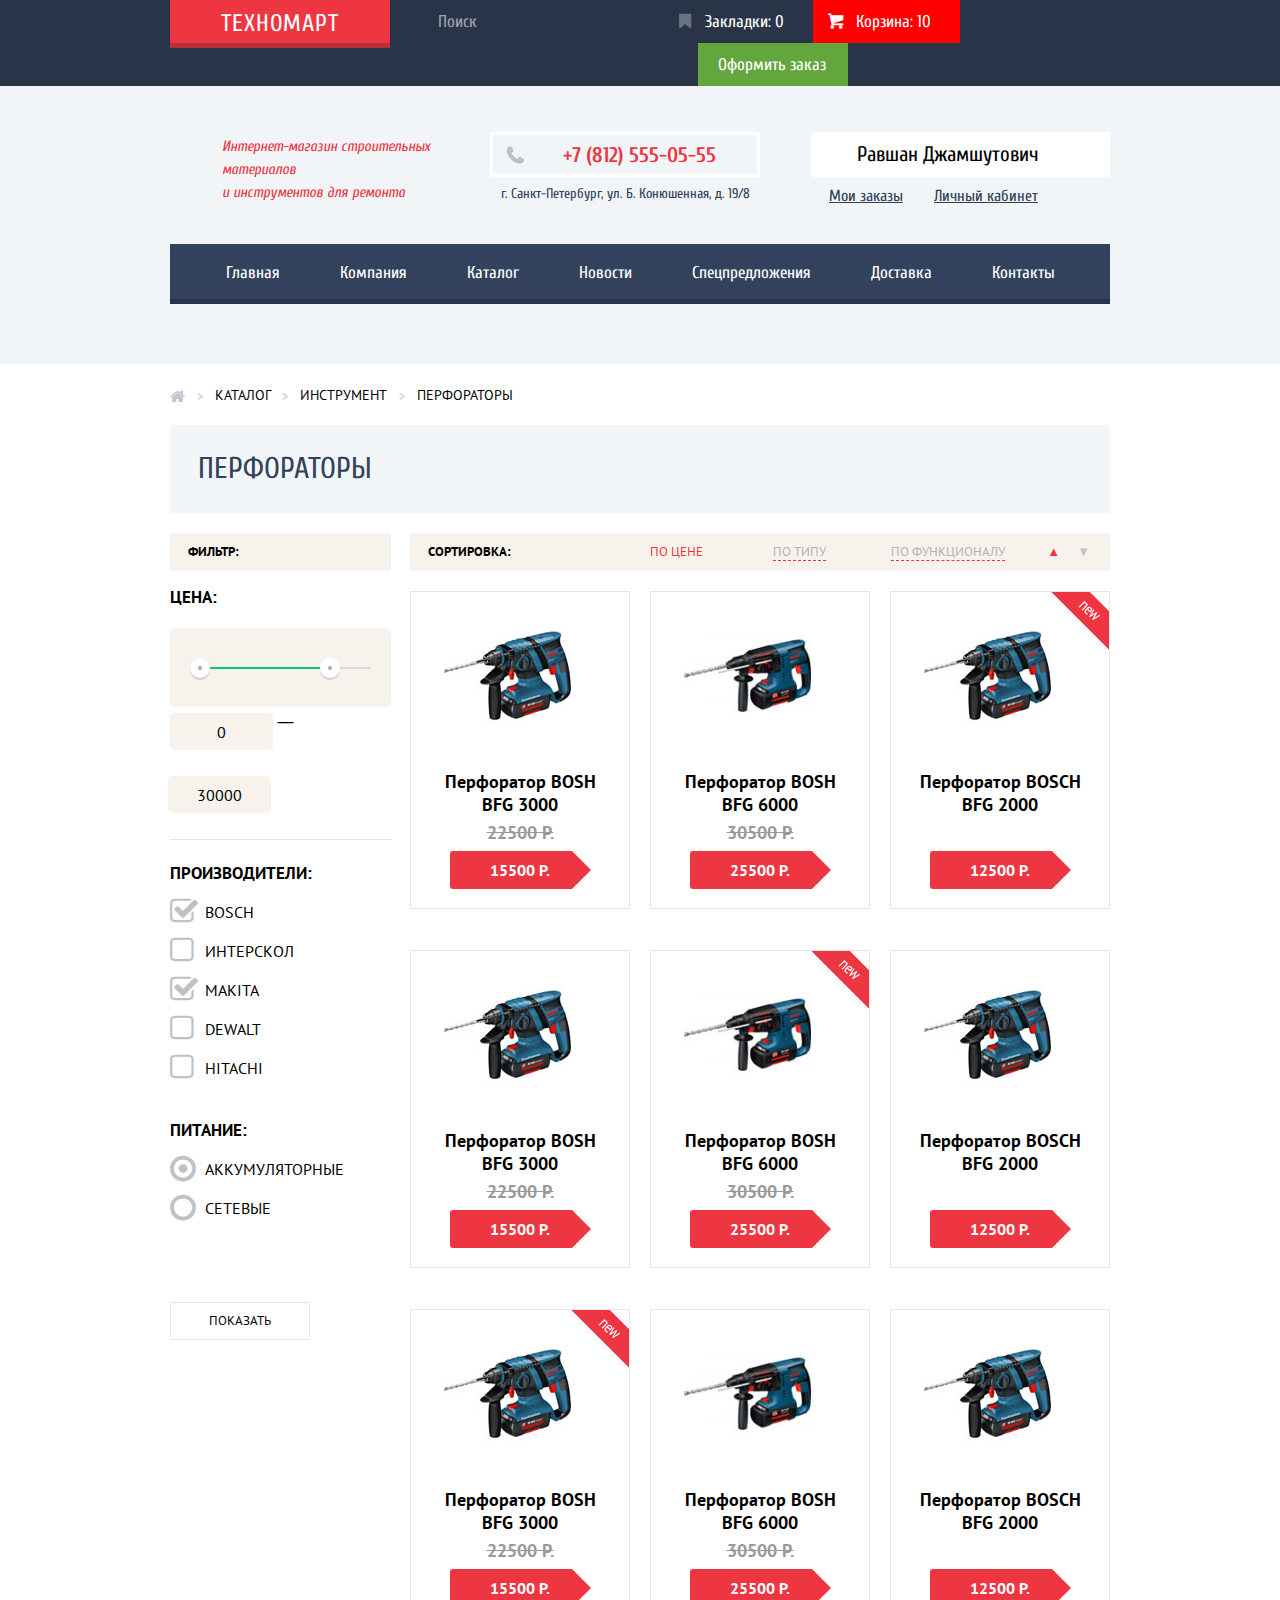
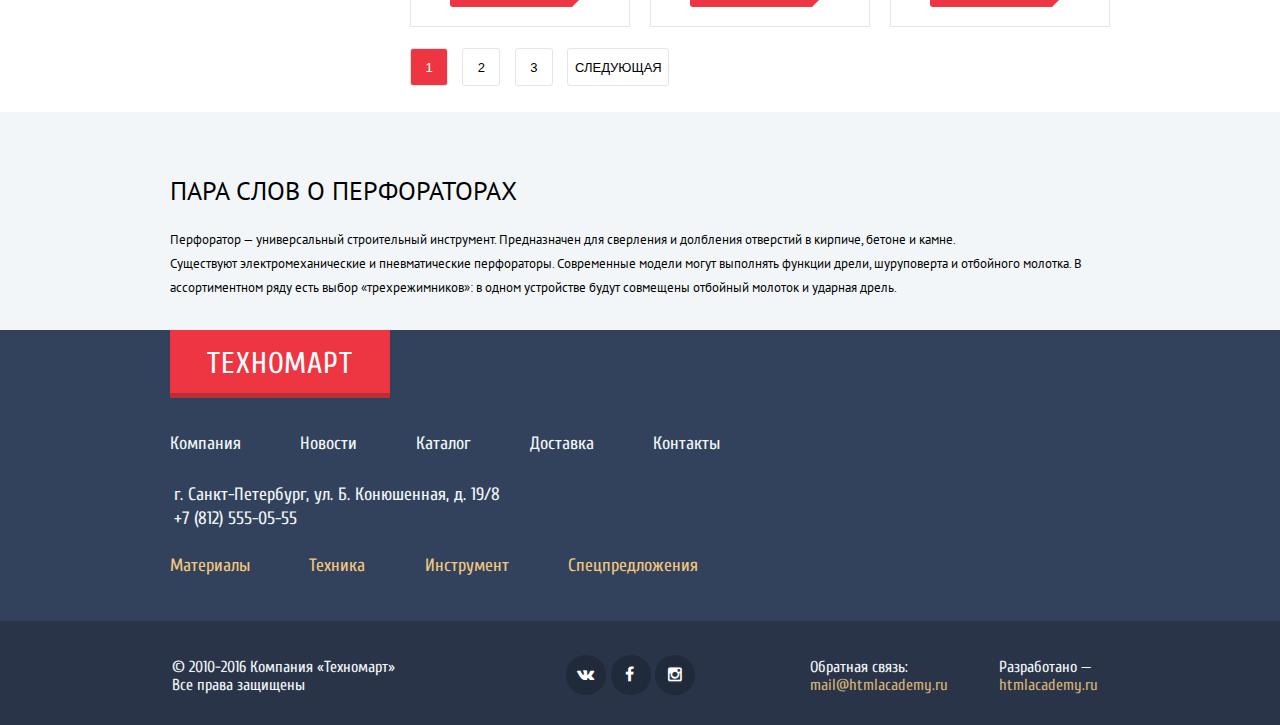
==== commit 313a1ca3: "Внес корректировки" ====
--- a/catalog.html
+++ b/catalog.html
@@ -10,16 +10,16 @@
 	<link href="https://fonts.googleapis.com/css?family=PT+Sans:400,400i,700&subset=cyrillic" rel="stylesheet">
 </head>
 <body>
-	<header class="main-header">
-	
+	<header class="main-header">	
 		<div class="header-top clearfix">
 			<div class="container">
 				<div class="header-top-left">
 					<a class="logo" href="#">Техномарт</a>
-					<input class="search" id="search" type="search" placeholder="Поиск">
+					<form action="/search" method="post">
+						<input class="search" id="search" type="search" placeholder="Поиск">
 						<label for="search"></label>
-				</div>
-			
+					</form>
+				</div>			
 				<div class="header-top-right">
 					<a href="#">Закладки: 0</a>
 					<a class="full" href="#">Корзина: 10</a>
@@ -28,263 +28,211 @@
 			</div>
 		</div>
 		<div class="container">
-		<div class="header-middle clearfix">
-			<div class="middle-info">
-				<p>Интернет-магазин строительных материалов<br> и инструментов для ремонта</p>
-			</div>
-			<div class="middle-contacts">
-				<p>+7 (812) 555-05-55</p>
-				<p>г. Санкт-Петербург, ул. Б. Конюшенная, д. 19/8</p>
-			</div>
-			<div class="user-box clearfix">
-				<a class="login" href="#">Равшан Джамшутович</a><br>		
-				<a class="my-order" href="#">Мои заказы</a>
-				<a class="my-office" href="#">Личный кабинет</a>
-			</div>
-		</div>
-		<nav class="main-navigation">
-			<ul>
-				<li><a href="index.html">Главная</a></li>
-				<li><a href="#">Компания</a></li>
-				<li><a href="#">Каталог</a></li>
-				<li><a href="#">Новости</a></li>
-				<li><a href="#">Спецпредложения</a></li>
-				<li><a href="#">Доставка</a></li>
-				<li><a href="#">Контакты</a></li>
-			</ul>
-		</nav>
+			<div class="header-middle clearfix">
+				<div class="middle-info">
+					<p>Интернет-магазин строительных материалов</p> 
+					<p>и инструментов для ремонта</p>
+				</div>
+				<div class="middle-contacts">
+					<p>+7 (812) 555-05-55</p>
+					<p>г. Санкт-Петербург, ул. Б. Конюшенная, д. 19/8</p>
+				</div>
+				<div class="user-box clearfix">
+					<a class="login" href="#">Равшан Джамшутович</a>		
+					<a class="my-order" href="#">Мои заказы</a>
+					<a class="my-office" href="#">Личный кабинет</a>
+				</div>
+			</div>
+			<nav class="main-navigation">
+				<ul>
+					<li><a href="index.html">Главная</a></li>
+					<li><a href="#">Компания</a></li>
+					<li><a href="#">Каталог</a></li>
+					<li><a href="#">Новости</a></li>
+					<li><a href="#">Спецпредложения</a></li>
+					<li><a href="#">Доставка</a></li>
+					<li><a href="#">Контакты</a></li>
+				</ul>
+			</nav>
 		</div>
 	</header>
 	<main class="promo-content">
-	<div class="container">
-		<div class="bradcrumps">
-			<ul>
-				<li><a href="#">Каталог</a></li>
-				<li><a class="current" href="#">Инструмент</a></li>
-				<li>Перфораторы</li>
-			</ul>
-		</div>
-		<div class="shop-title">
-			<h2>Перфораторы</h2>
-		</div>
-		<div class="main-content clearfix">
-		<div class="content-left">
-				<div class="content-left-name">
-					<h3 class="content-name">Фильтр:</h3>
-					<h2>Цена:</h2>			
-					<form action="#" method="post">
-					<div class="content-left-filter">
-						<div class="range-controls">
-						<div class="scale">
-							<div class="bar" style=" width: 75%"></div>
-						</div>
-						<div class="toggle toggle-min"></div>
-						<div class="toggle toggle-max"></div>
-					</div>
-						<div class="price-box">
-							<label class="min-price"><input type="text" value="0" name="min-price"></label>
-							<span>—</span>
-							<label class="max-price"><input type="text" value="30 000" name="max-price"></label>
-						</div>
-					</div>
-					<div class="content-left-list">
-							<div class="filter-produser">
-								<h2>Производители:</h2>
+		<div class="container">
+			<div class="bradcrumps">
+				<ul>
+					<li><a href="#">Каталог</a></li>
+					<li><a class="current" href="#">Инструмент</a></li>
+					<li>Перфораторы</li>
+				</ul>
+			</div>
+			<div class="shop-title">
+				<h2>Перфораторы</h2>
+			</div>
+			<div class="main-content clearfix">
+				<div class="content-left">
+					<div class="content-left-name">
+						<h3 class="content-name">Фильтр:</h3>
+						<h2>Цена:</h2>			
+						<form action="#" method="post">
+							<div class="content-left-filter">
+								<div class="range-controls">
+									<div class="scale">
+										<div class="bar" style=" width: 75%"></div>
+									</div>
+									<div class="toggle toggle-min"></div>
+									<div class="toggle toggle-max"></div>
+								</div>
+								<div class="price-box">
+									<label class="min-price"><input type="text" value="0" name="min-price"></label>
+									<span>—</span>
+									<label class="max-price"><input type="text" value="30000" name="max-price"></label>
+								</div>
+							</div>
+							<div class="content-left-list">
+								<div class="filter-produser">
+									<h2>Производители:</h2>
 									<input type="checkbox" id="bosch-checkbox" name="bosch" value="bosch" checked>
-						<label for="bosch-checkbox">Bosch</label>
-
-						<input type="checkbox" id="interscol-checkbox" name="interscol" value="interscol">
-						<label for="interscol-checkbox">Интерскол</label>
-
-						<input type="checkbox" id="makita-checkbox" name="makita" value="makita" checked>
-						<label for="makita-checkbox">Makita</label>
-
-						<input type="checkbox" id="dewalt-checkbox" name="dewalt" value="dewalt">
-						<label for="dewalt-checkbox">Dewalt</label>
-
-						<input type="checkbox" id="hitachi-checkbox" name="hitachi" value="hitachi">
-						<label for="hitachi-checkbox">Hitachi</label>
-
-						<h2>Питание:</h2>
-						<input type="radio" name="charge" id="rechargeable" value="rechargeable" checked>
-						<label for="rechargeable">Аккумуляторные</label>
-
-						<input type="radio" name="charge" id="unchargeable" value="unchargeable">
-						<label for="unchargeable">Сетевые</label>
-							</div>
+									<label for="bosch-checkbox">Bosch</label>
+									<input type="checkbox" id="interscol-checkbox" name="interscol" value="interscol">
+									<label for="interscol-checkbox">Интерскол</label>
+									<input type="checkbox" id="makita-checkbox" name="makita" value="makita" checked>
+									<label for="makita-checkbox">Makita</label>
+									<input type="checkbox" id="dewalt-checkbox" name="dewalt" value="dewalt">
+									<label for="dewalt-checkbox">Dewalt</label>
+									<input type="checkbox" id="hitachi-checkbox" name="hitachi" value="hitachi">
+									<label for="hitachi-checkbox">Hitachi</label>
+									<h2>Питание:</h2>
+									<input type="radio" name="charge" id="rechargeable" value="rechargeable" checked>
+									<label for="rechargeable">Аккумуляторные</label>
+									<input type="radio" name="charge" id="unchargeable" value="unchargeable">
+									<label for="unchargeable">Сетевые</label>
+								</div>
 								<input class="form-btn" type="submit" id="form-btn" name="form-btn" value="Показать">
-
-						</div>	
-
-					</form>
-				</div>
-			</div>
-
+							</div>
+						</form>
+					</div>
+				</div>
 				<div class="content-right">
-						<div class="content-right-filter">
-							<h3>Сортировка:</h3>
-								<a href="#">По цене</a>
-								<a href="#">По типу</a>
-								<a href="#">По функционалу</a>
+					<div class="content-right-filter">
+						<h3>Сортировка:</h3>
+							<a href="#">По цене</a>
+							<a href="#">По типу</a>
+							<a href="#">По функционалу</a>
 							<div class="btn-filter">
 								<a href="#" class="active"></a>
 								<a href="#"></a>
 							</div>
-						</div>
+					</div>
 					<div class="catalog-item clearfix">
-
-					<article class="item">
+						<article class="item">
+							<div class="selected">
+								<a href="" class="buy">Купить</a>
+								<a href="" class="bookmarks">В закладки</a>
+							</div>
+							<div class="catalog-item-img">
+								<img src="img/bfg-3000.jpg" width="127" height="112" alt="bfg-3000">
+							</div>
+							<h2>Перфоратор BOSH BFG 3000</h2>
+							<div class="old-price">22500 Р.</div>
+							<div class="new-price">15500 Р.</div>
+						</article>
+						<article class="item">
+							<div class="selected">
+								<a href="" class="buy">Купить</a>
+								<a href="" class="bookmarks">В закладки</a>
+							</div>
+							<div class="catalog-item-img">
+								<img src="img/bfg-6000.jpg" width="127" height="112" alt="bfg-6000">
+							</div>
+								<h2>Перфоратор BOSH BFG 6000</h2>
+							<div class="old-price">30500 Р.</div>
+							<div class="new-price">25500 Р.</div>
+						</article>
+						<article class="item new">
 						<div class="selected">
-								<a href="" class="buy">Купить</a>
-								<a href="" class="bookmarks">В закладки</a>
+							<a href="" class="buy">Купить</a>
+							<a href="" class="bookmarks">В закладки</a>
 						</div>
 						<div class="catalog-item-img">
-							<img src="img/bfg-3000.jpg" width="127" height="112" alt="bfg-3000">
-						</div>
-						<h2>Перфоратор BOSH BFG 3000</h2>
-							<div class="old-price">
-								22500 Р.
-							</div>
-							<div class="new-price">
-								15500 Р.
-							</div>
+							<img src="img/bfg-2000.jpg" width="127" height="112" alt="bfg-2000">
+						</div>
+						<h2>Перфоратор BOSCH BFG 2000</h2>
+						<div class="old-price"></div>
+						<div class="new-price">12500 Р.</div>
 					</article>
-
-					<article class="item">
+						<article class="item">
+							<div class="selected">
+								<a href="" class="buy">Купить</a>
+								<a href="" class="bookmarks">В закладки</a>
+							</div>
+							<div class="catalog-item-img">
+								<img src="img/bfg-3000.jpg" width="127" height="112" alt="bfg-3000">
+							</div>
+							<h2>Перфоратор BOSH BFG 3000</h2>
+							<div class="old-price">22500 Р.</div>
+							<div class="new-price">15500 Р.</div>
+						</article>
+						<article class="item new">
+							<div class="selected">
+								<a href="" class="buy">Купить</a>
+								<a href="" class="bookmarks">В закладки</a>
+							</div>
+							<div class="catalog-item-img">
+								<img src="img/bfg-6000.jpg" width="127" height="112" alt="bfg-6000">
+							</div>
+							<h2>Перфоратор BOSH BFG 6000</h2>
+							<div class="old-price">30500 Р.</div>
+							<div class="new-price">25500 Р.</div>
+						</article>
+						<article class="item">
 						<div class="selected">
-								<a href="" class="buy">Купить</a>
-								<a href="" class="bookmarks">В закладки</a>
+							<a href="" class="buy">Купить</a>
+							<a href="" class="bookmarks">В закладки</a>
 						</div>
 						<div class="catalog-item-img">
-						<img src="img/bfg-6000.jpg" width="127" height="112" alt="bfg-6000">
-						</div>
-								<h2>Перфоратор BOSH BFG 6000</h2>
-							<div class="old-price">
-								30500 Р.
-							</div>
-							<div class="new-price">
-								25500 Р.
-							</div>
+							<img src="img/bfg-2000.jpg" width="127" height="112" alt="bfg-2000">
+						</div>
+						<h2>Перфоратор BOSCH BFG 2000</h2>
+						<div class="old-price"></div>
+						<div class="new-price">12500 Р.</div>
 					</article>
-					<article class="item new">
+						<article class="item new">
+							<div class="selected">
+								<a href="" class="buy">Купить</a>
+								<a href="" class="bookmarks">В закладки</a>
+							</div>
+							<div class="catalog-item-img">
+								<img src="img/bfg-3000.jpg" width="127" height="112" alt="bfg-3000">
+							</div>
+							<h2>Перфоратор BOSH BFG 3000</h2>
+							<div class="old-price">22500 Р.</div>
+							<div class="new-price">15500 Р.</div>
+						</article>
+						<article class="item">
+							<div class="selected">
+								<a href="" class="buy">Купить</a>
+								<a href="" class="bookmarks">В закладки</a>
+							</div>
+							<div class="catalog-item-img">
+								<img src="img/bfg-6000.jpg" width="127" height="112" alt="bfg-6000">
+							</div>
+							<h2>Перфоратор BOSH BFG 6000</h2>
+							<div class="old-price">30500 Р.</div>
+							<div class="new-price">25500 Р.</div>
+						</article>
+						<article class="item">
 						<div class="selected">
-								<a href="" class="buy">Купить</a>
-								<a href="" class="bookmarks">В закладки</a>
+							<a href="" class="buy">Купить</a>
+							<a href="" class="bookmarks">В закладки</a>
 						</div>
 						<div class="catalog-item-img">
-						<img src="img/bfg-2000.jpg" width="127" height="112" alt="bfg-2000">
-						</div>
-								<h2>Перфоратор BOSH BFG 2000</h2>
-							<!--<div class="old-price">
-								22500 Р.
-							</div> -->
-							<div class="new-price">
-								12500 Р.
-							</div>
+							<img src="img/bfg-2000.jpg" width="127" height="112" alt="bfg-2000">
+						</div>
+						<h2>Перфоратор BOSCH BFG 2000</h2>
+						<div class="old-price"></div>
+						<div class="new-price">12500 Р.</div>
 					</article>
-
-							<article class="item">
-						<div class="selected">
-								<a href="" class="buy">Купить</a>
-								<a href="" class="bookmarks">В закладки</a>
-						</div>
-						<div class="catalog-item-img">
-							<img src="img/bfg-3000.jpg" width="127" height="112" alt="bfg-3000">
-						</div>
-						<h2>Перфоратор BOSH BFG 3000</h2>
-							<div class="old-price">
-								22500 Р.
-							</div>
-							<div class="new-price">
-								15500 Р.
-							</div>
-					</article>
-
-					<article class="item new">
-						<div class="selected">
-								<a href="" class="buy">Купить</a>
-								<a href="" class="bookmarks">В закладки</a>
-						</div>
-						<div class="catalog-item-img">
-						<img src="img/bfg-6000.jpg" width="127" height="112" alt="bfg-6000">
-						</div>
-								<h2>Перфоратор BOSH BFG 6000</h2>
-							<div class="old-price">
-								30500 Р.
-							</div>
-							<div class="new-price">
-								25500 Р.
-							</div>
-					</article>
-					<article class="item">
-						<div class="selected">
-								<a href="" class="buy">Купить</a>
-								<a href="" class="bookmarks">В закладки</a>
-						</div>
-						<div class="catalog-item-img">
-						<img src="img/bfg-2000.jpg" width="127" height="112" alt="bfg-2000">
-						</div>
-								<h2>Перфоратор BOSH BFG 2000</h2>
-							<!--<div class="old-price">
-								22500 Р.
-							</div> -->
-							<div class="new-price">
-								12500 Р.
-							</div>
-					</article>
-
-							<article class="item new">
-						<div class="selected">
-								<a href="" class="buy">Купить</a>
-								<a href="" class="bookmarks">В закладки</a>
-						</div>
-						<div class="catalog-item-img">
-							<img src="img/bfg-3000.jpg" width="127" height="112" alt="bfg-3000">
-						</div>
-						<h2>Перфоратор BOSH BFG 3000</h2>
-							<div class="old-price">
-								22500 Р.
-							</div>
-							<div class="new-price">
-								15500 Р.
-							</div>
-					</article>
-
-					<article class="item">
-						<div class="selected">
-								<a href="" class="buy">Купить</a>
-								<a href="" class="bookmarks">В закладки</a>
-						</div>
-						<div class="catalog-item-img">
-						<img src="img/bfg-6000.jpg" width="127" height="112" alt="bfg-6000">
-						</div>
-								<h2>Перфоратор BOSH BFG 6000</h2>
-							<div class="old-price">
-								30500 Р.
-							</div>
-							<div class="new-price">
-								25500 Р.
-							</div>
-					</article>
-					<article class="item">
-						<div class="selected">
-								<a href="" class="buy">Купить</a>
-								<a href="" class="bookmarks">В закладки</a>
-						</div>
-						<div class="catalog-item-img">
-						<img src="img/bfg-2000.jpg" width="127" height="112" alt="bfg-2000">
-						</div>
-								<h2>Перфоратор BOSH BFG 2000</h2>
-							<!--<div class="old-price">
-								22500 Р.
-							</div> -->
-							<div class="new-price">
-								12500 Р.
-							</div>
-					</article>
-						</div>
-
-
+					</div>
 					<div class="btn-page">
 						<span>1</span>
 						<a href="#">2</a>
@@ -292,72 +240,66 @@
 						<a href="#">Следующая</a>
 					</div>
 				</div>
-				</div>
-		</div>
-			
-			<div class="content-bottom">
-			<div class="container">
-							
+			</div>
+		</div>			
+		<div class="content-bottom">
+			<div class="container">							
 				<h2>Пара слов о перфораторах</h2>
 				<p>Перфоратор — универсальный строительный инструмент. Предназначен для сверления и долбления отверстий в кирпиче, бетоне и камне.</p>
 				<p>Существуют электромеханические и пневматические перфораторы. Современные модели могут выполнять функции дрели, шуруповерта и отбойного молотка. В ассортиментном ряду есть выбор «трехрежимников»: в одном устройстве будут совмещены отбойный молоток и ударная дрель.</p>
-				</div>
-			</div>
-			
-		
+			</div>
+		</div>		
 	</main>
 	<footer class="main-footer">
 		<div class="container">
 			<div class="footer-top">
 				<div class="footer-top-content ">
 						<a class="logo" href="#">Техномарт</a>
-							
 						<div class="promo-1">
-									<a href="#">Компания</a>
-									<a href="#">Новости</a>
-									<a href="#">Каталог</a>
-									<a href="#">Доставка</a>
-									<a href="#">Контакты</a>									
+							<a href="#">Компания</a>
+							<a href="#">Новости</a>
+							<a href="#">Каталог</a>
+							<a href="#">Доставка</a>
+							<a href="#">Контакты</a>									
 						</div>
 				</div>
 			</div>
 			<div class="footer-middle">
 				<div class="footer-middle-content">
 					<div class="adress">
-							<p>г. Санкт-Петербург, ул. Б. Конюшенная, д. 19/8</p>
-							<p>+7 (812) 555-05-55</p>
-					</div>
-
-						<div class="promo-2">
-								<a href="#">Материалы</a>
-								<a href="#">Техника</a>
-								<a href="#">Инструмент</a>
-								<a href="#">Спецпредложения</a>
-						</div>
-					</div>	
+						<p>г. Санкт-Петербург, ул. Б. Конюшенная, д. 19/8</p>
+						<p>+7 (812) 555-05-55</p>
+					</div>
+					<div class="promo-2">
+						<a href="#">Материалы</a>
+						<a href="#">Техника</a>
+						<a href="#">Инструмент</a>
+						<a href="#">Спецпредложения</a>
+					</div>
+				</div>	
 			</div>
 		</div>		
-				<div class="footer-bottom">
-					<div class="container">
-						<div class="copyrights">
-							<p>© 2010-2016 Компания «Техномарт»</p>
-							<p>Все права защищены</p>
-						</div>
-						<div class="social">
-							<a class="vk" href="#"></a>
-							<a class="fb" href="#"></a>
-							<a class="inst" href="#"></a>
-						</div>
-						<div class="mail">
-							<p>Обратная связь:</p>
-							<a href="#">mail@htmlacademy.ru</a>
-						</div>
-						<div class="design">
-							<p>Разработано —</p>
-							<a href="#">htmlacademy.ru</a>
-						</div>			
-					</div>	
-				</div>				
+		<div class="footer-bottom">
+			<div class="container">
+				<div class="copyrights">
+					<p>© 2010-2016 Компания «Техномарт»</p>
+					<p>Все права защищены</p>
+				</div>
+				<div class="social">
+					<a class="vk" href="#"></a>
+					<a class="fb" href="#"></a>
+					<a class="inst" href="#"></a>
+				</div>
+				<div class="mail">
+					<p>Обратная связь:</p>
+					<a href="#">mail@htmlacademy.ru</a>
+				</div>
+				<div class="design">
+					<p>Разработано —</p>
+					<a href="#">htmlacademy.ru</a>
+				</div>			
+			</div>	
+		</div>				
 	</footer>	
 </body>
 </html>--- a/css/style.css
+++ b/css/style.css
@@ -15,10 +15,8 @@
 @font-face {
   font-weight: normal;
   font-style: normal;
-
   font-family: "symbols-technomart";
-  src: url("../fonts/symbols-technomart.woff") format("woff"),
-       url("../fonts/symbols-technomart.woff2") format("woff2");
+  src: url("../fonts/symbols-technomart.woff") format("woff"), url("../fonts/symbols-technomart.woff2") format("woff2");
 }
 
 [class^="icon-"]::before,
@@ -27,7 +25,6 @@
   width: 1em;
   margin-right: 0.2em;
   margin-left: 0.2em;
-
   font-weight: normal;
   line-height: 1em;
   font-family: "symbols-technomart";
@@ -36,7 +33,6 @@
   text-decoration: inherit;
   font-style: normal;
   font-variant: normal;
-
   speak: none;
 }
 
@@ -76,7 +72,7 @@
 /*Верхний хедер */
 
 .main-header {
-  background: #f1f5f7;
+	background: #f1f5f7;
 	padding-bottom: 60px;
 }
 .header-top {  
@@ -87,15 +83,15 @@
 
 .header-top-left {
   float: left;
-  width: 490px;
-  height: 42px;
+  width: 490px;  
 }
 
 .header-top-left .logo {
   display: inline-block;
   text-align: center;
   vertical-align: middle;
-  padding-top: 9px;
+  padding-top: 10px;
+	padding-bottom: 0px;
   height: 33px;
   width: 220px; 
   background: #ee3643;
@@ -111,19 +107,19 @@
 }
 
 .header-top-left .logo:hover {
-background: #ca2c37;
+	background: #ca2c37;
 }
 
 .header-top-left .logo:active {
-background: #ba2732;
+	background: #ba2732;
 }
 
 .header-top-left input {
 	position: relative;
   vertical-align: top;  
-  margin: 0 -4px;
-  width: 270px;
-	padding: 11px 0px 11px 40px;
+  margin: 0 0 0 -4px;
+  width: 269px;
+	padding: 12px 0px 12px 48px;
   background: #293449;
   border: #293449;
   font-family: "Cuprum", Arial, sans-serif;
@@ -131,63 +127,59 @@
   font-weight: 400;  
   color: white;
 }
-.header-top-left label{
-	position: relative;
-}
-
+
+.header-top-left form {
+	display: inline-block;	
+	vertical-align: top;
+}
 
 .header-top-left label::before { 
-	 position: absolute;
-    top: -31px;
-    left: 233px;
-    font-size: 17px;
-    font-family: "symbols-technomart";
-    font-style: normal;
-    font-weight: normal;
-    display: inline-block;
-    vertical-align: top;
-    text-decoration: inherit;
-    text-align: center;
-    font-variant: normal;
-    text-transform: none;
-    content: "\1f50d";
-    cursor: pointer;
-    color: #6a7180;
-
+	position: absolute;
+  top: -20px;
+  left: 5px;
+  font-size: 17px;
+  font-family: "symbols-technomart";
+  font-style: normal;
+  font-weight: normal;
+  text-decoration: inherit;
+  text-align: center;
+  font-variant: normal;
+  text-transform: none;
+  content: "\1f50d";
+  cursor: pointer;
+  color: #6a7180;
 }
 
 
 .header-top-left input:hover {
-background: #212a3a;
-color: #d3d4d8;
+	background: #212a3a;
+	color: #d3d4d8;
 }
 
 .header-top-left input:focus {
-background: #ffffff;
-color: white;
+	background: #ffffff;
+	color: white;
 }
 
 .header-top-right {
-  float: right;
-  width: 410px;
+	float: right;
+	width: 410px;
 }
 
 .header-top-right a {
-  display: inline-block;
-  vertical-align: middle;
-  padding: 12px 0 12px 45px;
-  width: 102px;
-  color: white;
-  text-decoration: none;
-  font-family: "Cuprum", Arial, sans-serif;
-  font-size: 17px;
-  font-weight: 400;   
- } 
+	display: inline-block;
+	vertical-align: middle;
+	color: white;
+	text-decoration: none;
+	font-family: "Cuprum", Arial, sans-serif;
+	font-size: 17px;
+	font-weight: 400;
+} 
 
 .header-top-right a:first-child {
 	position: relative;
-  margin-left: -40px;
-  width: 110px;
+	margin-left: -40px;
+	padding: 11px 25px 12px 45px;
 }
 
 .header-top-right a:first-child:hover {
@@ -201,36 +193,37 @@
 
 .header-top-right .empty {
 	position: relative;
-  margin-left: -4px;
-  width: 100.5px;
+	padding: 11px 28px 12px 47px;
 }
 .header-top-right a:first-child::before {
 	font-family: "symbols-technomart";
 	content: "\1f516";
 	position: absolute;
-	top: 10px;
-	left: 10px; 
+	top: 11px;
+	left: 19px; 
+	color: #6a7180;
 }
 
 .empty::before { 
 	font-family: "symbols-technomart";
 	position: absolute;
-	top: 12px;
-	left: 10px;
+	top: 11px;
+	left: 15px;
 	content: "\62"; 
+	color: #6a7180;
 }
 .header-top-right .full {
 	position: relative;
-  margin-left: -4px;
-  width: 100px;
+  padding: 12px 29px 12px 43px;
 	background: red;
-}
-	.full::before { 
-		font-family: "symbols-technomart";
+	margin-right: -2px;
+}
+.full::before { 
+	font-family: "symbols-technomart";
 	position: absolute;
 	top: 12px;
-	left: 10px;
-	content: "\62"; 
+	left: 15px;
+	content: "\62";
 }
 .header-top-right .empty:hover {
   background: #212a3a;
@@ -242,10 +235,10 @@
   }
 
 .header-top-right a:last-child {
-  float: right;  
-  width: 133px;
-  padding: 12px 0px 12px 16px;
+  padding: 12px 22px 12px 20px;
+	margin-left: -2px;
   background: #63a63e;
+	color: white;
 }
 
 
@@ -267,11 +260,11 @@
   width: 280px;
   min-height: 103px;
   margin-right: 40px;
-    
-
-}
-.middle-info p {
+}
+
+.middle-info p:first-child {
   margin-top: -1px;
+	margin-bottom: 0;
   padding-left: 52px; 
   width: 220px;
   color: #ee3643;
@@ -281,31 +274,46 @@
   line-height: 23px;
   font-weight: 400;
 }
+
+.middle-info p:last-child {
+	margin: 0;
+	color: #ee3643;
+  font-family: "Cuprum";
+  font-style: italic;
+  font-size: 15px; 
+  line-height: 23px;
+  font-weight: 400;
+	width: 220px;
+	padding-left: 52px; 
+}
+
 .middle-contacts {
   float: left;
   width: 220px;  
   margin-top: -25px;
   margin-right: 90px;
 }
+
 .middle-contacts p:first-child {
 	position: relative;
-  padding: 8px 8px 8px 70px;
+  padding: 8px 8px 7px 70px;
   border: solid white 3px;
   width: 186px;
   color: #ee3643;
   font-family: "Cuprum", Arial, sans-serif;
   font-size: 21px;
-  font-weight: 900;
-  
-}
+  font-weight: 900;  
+}
+
 .middle-contacts p:first-child::before {
 	font-family: "symbols-technomart";
 	position: absolute;
-	top: 10px;
-	left: 13px;
+	top: 9px;
+	left: 14px;
 	content: "📞"; 
 	color: #b7bfc8;
 }
+
 .middle-contacts p:last-child {
   display: inline-block;
   vertical-align: top;
@@ -322,19 +330,20 @@
 }
 
 .user-box {
-  margin: 0;
   float: left;
   width: 271px;
   margin-top: -4px;
   margin-left: 39px;
+	padding-bottom: 1px;
   font-family: "Cuprum", Arial, sans-serif;
-  font-size: 21px;
-  
+  font-size: 21px;  
+	
 }
 
 .user-box .enter {
 	position: relative;
   display: inline-block;
+	vertical-align: top;
   padding: 10px 27px 10px 47px;  
   text-decoration: none;
   margin-left: -10px;
@@ -346,17 +355,20 @@
 .enter::before {
 	font-family: "symbols-technomart";
 	position: absolute;
-	top: 10px;
-	left: 13px;
+	top: 11px;
+	left: 16px;
 	content: "\2386"; 
+	color: #6a7180;
 }
 
 .user-box .enter:hover {
   color: #f36c75;
 }
+
 .user-box .enter:active {
   color: #b2b2b2;
 }
+
 .user-box .registration {
   display: inline-block;
   padding: 10px 27px 10px 24px;
@@ -367,30 +379,35 @@
   text-decoration: none;
   color: #000000;
 }
+
 .user-box .registration:hover {
   color: #f36c75;
 }
+
 .user-box .registration:active {
   color: #b2b2b2;
 }
+
+.my-order, my-office {
+	margin-top: 30px;	
+}
+
 /*Нижний хедер*/
 .main-navigation {
-	display: block;
-  padding-left: 0px;  
-  margin-top: 0;  
+	display: block; 
   color: white;
   background: #32425c;
   border-bottom: solid #293449 5px;
   text-align: center;
 }
+
 .main-navigation ul {
   margin: 0;
   padding: 0;
   list-style: none;
 	font-size: 0;
-	
-
-}
+}
+
 .main-navigation li {
   display: inline-block;
 	text-align: center;
@@ -402,34 +419,34 @@
   margin-left: 30px;
 	margin-right: 30px;
   color: white;
-
 }
 
 .main-navigation a {
   display: block;	
-  padding: 19px 30px 19px 30px; 
+  padding: 19px 30px 17px 30px; 
   color: white;
   text-decoration: none;
-	vertical-align: top;
-  
-}
+	vertical-align: top;  
+}
+
 .main-navigation a:hover {
 background-color: #293449; 
 }
+
 .main-navigation a:active {
   color: #59616e;
   background-color: #1d2739; 
 }
+
 /*Содержимое странницы*/
 .top-content {
   margin-bottom: 33px;
-  
-
-}
+}
+
 .container {
   width: 940px;
   margin: 0 auto;
-  }
+}
 
 .material {
 	position: relative;
@@ -466,12 +483,15 @@
   text-transform: uppercase;
   border-radius: 3px;
 }
+
 .material-link a:hover {
 	background: rgba(0, 0, 0, 0.3);
 }
+
 .material-link a:active {
 	background: rgba(0, 0, 0, 0.6);
 }
+
 .material-logo {
   float: right;  
   margin-top: -60px;
@@ -488,6 +508,7 @@
   margin-bottom: 20px;
   background: #4aafde;
 }
+
 .instrument-name h2 {
   width: 130px;
   margin-top: 22px;
@@ -512,6 +533,7 @@
   text-transform: uppercase;
   border-radius: 3px;
 }
+
 .instrument-link a:hover {
 	background: rgba(0, 0, 0, 0.3);
 }
@@ -536,6 +558,7 @@
   margin-bottom: 20px;
   background: #cc79d1;
 }
+
 .technic-name h2 {
   width: 130px;
   margin-top: 22px;
@@ -560,6 +583,7 @@
   text-transform: uppercase;
   border-radius: 3px;
 }
+
 .technic-link a:hover {
 	background: rgba(0, 0, 0, 0.3);
 }
@@ -584,6 +608,7 @@
   margin-bottom: 20px;
   background: #85d179;
 }
+
 .sale-name h2 {
   width: 140px;
   margin-top: 22px;
@@ -608,6 +633,7 @@
   text-transform: uppercase;
   border-radius: 3px;
 }
+
 .sale-link a:hover {
 	background: rgba(0, 0, 0, 0.3);
 }
@@ -615,7 +641,6 @@
 .sale-link a:active {
 	background: rgba(0, 0, 0, 0.6);
 }
-
 
 .sale-logo {
   float: right;  
@@ -632,6 +657,7 @@
   clear: both;
   background: #f6b22d;
 }
+
 .delivery-name h2 {
   width: 130px;
   margin-top: 2px;
@@ -656,6 +682,7 @@
   text-transform: uppercase;
   border-radius: 3px; 
 }
+
 .delivery-link a:hover {
 	background: rgba(0, 0, 0, 0.3);
 }
@@ -681,19 +708,20 @@
 	overflow: hidden;
 	background: black;
 }
+
 .slider  {
 	width: 2000px;
 	display: inline-block; 
-}
+	vertical-align: top;
+}
+
 .slide  {
   display: inline-block;
   vertical-align: middle;
   width: 620px;
   height: 266px;
   background: gray;
-  
-}
-
+}
 
 .title-slider h2 {
   margin-top: 20px;
@@ -705,7 +733,7 @@
   font-size: 36px;
   font-style: bold;
   text-transform: uppercase;
-  }
+}
 
 .title-slider p {
   margin-top: 0px;
@@ -713,10 +741,9 @@
   color: white;
   font-family: "PT Sans", Arial, sans-serif;
   font-size: 18px;
-  }
-  
-
- .slider-catalog a {
+}
+
+.slider-catalog a {
   vertical-align: middle;
   float: left;
   padding:12px 47px 10px 49px;  
@@ -730,10 +757,12 @@
   font-weight: 400;
   text-transform: uppercase;
   border-radius: 4px;
- }
+}
+
 .slider-catalog a:hover {
   background: #ca2c37;
 }
+
 .slider-catalog a:active {
   background: #ba2732;
 }
@@ -741,17 +770,18 @@
 .slider input[type="radio"]{
   display: none;
 }
+
 .slider-controls {
 	position: absolute;
-	left: 293px;
-	top: 220px;
+	left: 291px;
+	top: 219px;
 	text-align: center;
 }
 
 .slider-controls label{
 	display: inline-block;
-  width: 6px;
-	height: 6px;
+  width: 7px;
+	height: 7px;
 	margin: 0 3px;
 	vertical-align: top;
 	background: white;
@@ -760,41 +790,49 @@
 	cursor: pointer;
 	box-shadow: 0px 0px 2px rgba(0, 0, 0, 0.8);
 }
+
 .slider-controls label:first-child::before {
 	position: absolute;
 	line-height: 40px;
 	font-family: "symbols-technomart";
 	content: "\3c";
-	bottom: 80px;
-	right: 290px;	
+	bottom: 85px;
+	right: 285px;	
 	color: #ffffff;
 	font-size: 40px;
 }
+
 .slider-controls label:first-child:hover::before {
 	color: red;
 }
+
 .slider-controls label:last-child:hover::before {
 	color: red;
 }
+
 .slider-controls label:first-child:active::before {
 	color: rgba(255, 255, 255, .6);
 }
+
 .slider-controls label:last-child:active::before {
 	color:rgba(255, 255, 255, .6);
 }
+
 .slider-controls label:last-child::before {
 	position: absolute;
 	content: "\3e";
 	line-height: 40px;
 	font-family: "symbols-technomart";
-	bottom: 80px;
-	left: 290px;
+	bottom: 85px;
+	left: 285px;
 	color: #ffffff;
 	font-size: 40px;
 }
+
 .slider-inner {
-    overflow: hidden;
-}
+  overflow: hidden;
+}
+
 .slider-slides{
 	width: 2000px;
 }
@@ -808,40 +846,38 @@
 	transform: translate(0);
 	background-image: url("../img/man-with-rock-drill.jpg");
 }
+
 #drill:checked ~ .slider .slide{
 	transform: translate(-624px);
 	background-image: url("../img/man-with-drill.jpg");
 }
 
-
 .container-content {
   background:  #f7f3ec;
-  padding-bottom: 30px;  
-	
-}
-
+  padding-bottom: 25px;	
+}
 
 .container-title { 
   display: inline-block;
+	vertical-align: top;
   text-align: left;
   margin: 27px 231px 0 28px;
   width: 400px;
   height: 32px;
   color: #32425c;
-   font-family: "Cuprum", Arial, sans-serif;
+  font-family: "Cuprum", Arial, sans-serif;
   font-size: 30px;
   font-weight: 400;
-  text-transform: uppercase;
-  
+  text-transform: uppercase;  
  }
 
 .container-link {
   display: inline-block;
   vertical-align: middle;
   text-align: center;
-  padding: 11px 42px;
+  padding: 12px  42px 10px 42px;
   width: 169px;
-  margin-top: -12px;
+  margin-top: 25px;
   background: #ee3643;
   color: white;
   text-decoration: none;
@@ -855,6 +891,7 @@
 .container-link:hover {
   background: #ca2c37;
 }
+
 .container-link:active {
   background: #ba2732;
 }
@@ -877,12 +914,15 @@
 	font-size: 16px;
 	margin-top: 20px;
 	margin-right: 20px;
-	margin-bottom: 20px;
+	margin-bottom: 21px;
+	padding-bottom: 19px;
 	overflow: hidden;
 }
+
 .item:hover {
 	box-shadow: 0 5px 15px 3px #bababa;
 }
+
 .new:before{
 	position: absolute;
 	top: -1px;
@@ -891,9 +931,9 @@
 	width: 60px;
 	height: 60px;
 	content: '';
-	background: url('../img/new-flag.png') no-repeat 0 0;
-	
-}
+	background: url('../img/new-flag.png') no-repeat 0 0;	
+}
+
 .item .selected {
 	position: absolute;
 	top: 0;
@@ -903,6 +943,7 @@
   padding: 40px 0;
   background-color: #fff; 
 }
+
 .selected .buy, .selected .bookmarks {
 	position: relative;
 	font-family: "Cuprum", Arial, sans-serif;
@@ -929,25 +970,32 @@
   border: 3px solid #63a63e;
   background-color: #fff;
 }
+
 .item .selected {
 	display: none;
 }
+
 .item:hover .selected {
 	display: block;
 }
+
 .selected .buy:hover {
 	background-color: #367315;
 }
+
 .selected .buy:active {
 	background-color: #63a63e;
 }
+
 .selected .bookmarks:hover {
 	border: 3px solid #32425c;
 }
+
 .selected .bookmarks:active {
 	border: 3px solid #32425c;
 	opacity: .3;
 }
+
 .catalog-item-img { 
 	width: 218px;
   height: 168px;
@@ -960,23 +1008,26 @@
 }
 
 .item h2 {
-  margin: 10px 0 15px 0;
+  margin: 10px 0 5px 0;
 	font-size: 18px;
 	padding: 0 25px;
 }
+
 .catalog-item .old-price {
 	min-height: 20px;
-	margin: 0 0 10px 0;
+	margin: 0 0 7px 0;
 	min-height: 23px;
   text-decoration: line-through;
   color: #999999;
-}
+	font-size: 18px;
+}
+
 .catalog-item .new-price {
 	position: relative;
 	border-radius: 3px;
 	width: 80px;
-	margin: 0 auto 20px;
-	padding: 11px 30px;
+	margin: 0 auto 0;
+	padding: 9px 30px;
   color: #fff;
 	background: #ee3643;	
 } 
@@ -988,7 +1039,7 @@
 	width: 0;
 	height: 0;
 	content: '';
-	border: 21px solid #fff;
+	border: 19px solid #fff;
 	border-left-color:#ee3643;
 }
 
@@ -1000,16 +1051,16 @@
 .container-logo {
 	font-size: 0;
   height: auto;
-	 margin-top: 20px;
-  margin-bottom: 51px;
-	
+	margin-top: 20px;
+  margin-bottom: 67px;	
 }
 
 .container-logo img {
- display: inline-block;
-vertical-align: middle;
- margin:  auto;
-}
+ 	display: inline-block;
+	vertical-align: middle;
+ 	margin:  auto;
+}
+
 .container-logo a {
   display: inline-block;
   vertical-align: middle;
@@ -1021,56 +1072,61 @@
   border: solid #e7e7e7 1px;
   background: white;
 	overflow: hidden;
-
-}
-
-.container-logo a:nth-child(4n) {
-  
-  margin-right: 0px;
-  
-}
+}
+
+.container-logo a:nth-child(4n) {  
+  margin-right: 0px;  
+}
+
 .container-logo a:hover {
 	box-shadow: 0 10px 25px 0 rgba(41,52,73,.5);
 }
-  .container-logo a:active {
+
+.container-logo a:active {
 	box-shadow: 0 4px 10px 0 rgba(41,52,73,.5);
 	opacity: .3;
-}                        /*СЛАЙДЕР СЕРВИСА*/
+} 
+
+/*СЛАЙДЕР СЕРВИСА*/
 .service { 
 	position: relative;
-	padding: 30px  0 20px 0;
-	 background: #f2f6f8;
-  
-}
-
-.service-top h2{
- margin-bottom: 10px;
-	 font-family: "Cuprum", Arial, sans-serif;
+	padding: 35px  0 20px 0;
+	 background: #f2f6f8;  
+}
+
+.service-top h2 {
+ 	margin-bottom: 29px;
+	font-family: "Cuprum", Arial, sans-serif;
   font-size: 30px;
   font-weight: 400;
 	text-transform: uppercase;
-  }
+}
 .service-top p{
 	font-family: "Cuprum", Arial, sans-serif;
   font-size: 14px;
   font-weight: 400;
 }
+
 .service-top p:last-child{
- margin-bottom: 40px;
-  }
+	margin-top: -6px;
+ 	margin-bottom: 75px;
+}
 
 .service input[type="radio"] {
- display: none;	
+ 	display: none;	
 }
 
 .service-slider-controlls{
 	position: relative;
 	display: inline-block;
+	vertical-align: top;
 	width: 240px;
 }
+
+
 .service-slider-controlls label{ 	
 	display: block;
-	padding: 20px 0 20px 29px;
+	padding: 13px 0 23px 24px;
 	text-align: left;
 	vertical-align: middle;
 	background: #32425c;
@@ -1083,87 +1139,86 @@
 }
 
 .delivery-slide {
-	position: absolute;
-	bottom: 115px;
-	left: 280px;
   display: none;
-	vertical-align: top;
+	vertical-align: top; 
   width: 330px;
   color: #32425c;
-	margin: 0;
+	padding: 0;
+	margin-top: -224px;
+	margin-left: 320px;
 	
 }
+
 .delivery-slide .title{
 	font-family: "Cuprum", Arial, sans-serif;
   font-size: 36px;
   font-weight: 400;
 	text-transform: uppercase;
 }
-.delivery-slide .description
-{
+
+.delivery-slide .description {
 	font-family: "PT Sans", Arial, sans-serif;
   font-size: 13px;
   font-weight: 400;
 }
+
 .guaranty-slide {
 	display: none;
-	position: absolute;
-	bottom: 95px;
-	left: 280px;
-  display: none;
-vertical-align: top; 
+	vertical-align: top; 
   width: 330px;
   color: #32425c;
 	padding: 0;
-	margin: 0;
-}
+	margin-top: -224px;
+	margin-left: 320px;
+}
+
 .guaranty-slide .title{
 	font-family: "Cuprum", Arial, sans-serif;
   font-size: 36px;
   font-weight: 400;
 	text-transform: uppercase;
 }
+
 .guaranty-slide .description-1 {
 	font-family: "PT Sans", Arial, sans-serif;
   font-size: 13px;
   font-weight: 400;
 	width: 350px;
 	margin: 0;	
-	
-}
+}
+
 .guaranty-slide .description-2 {
 	font-family: "PT Sans", Arial, sans-serif;
   font-size: 13px;
   font-weight: 400;
 	width: 300px;
-	margin: 0;
-	
-}
+	margin: 0;	
+}
+
 .credit-slide {
-	position: absolute;
-	bottom: 75px;
-	left: 280px;
+	margin-top: -224px;
+	margin-left: 320px;
   display: none;
-vertical-align: top;
+	vertical-align: top;
   display: none;
   width: 330px;
   color: #32425c;
-	margin: 0;
-}
-
-.credit-slide .title{
+}
+
+.credit-slide .title {
 	font-family: "Cuprum", Arial, sans-serif;
   font-size: 36px;
   font-weight: 400;
 	text-transform: uppercase;
 }
+
 .credit-slide .description {
 	font-family: "PT Sans", Arial, sans-serif;
   font-size: 13px;
   font-weight: 400;
-	margin-bottom: 30px;
-	
-}
+	margin-bottom: 30px;	
+}
+
 .credit-slide a{
   display: block;
   vertical-align: top;
@@ -1181,59 +1236,58 @@
 
 #btn1:checked ~ .vertical-slider label[for="btn1"],
 #btn2:checked ~ .vertical-slider label[for="btn2"],
-#btn3:checked ~ .vertical-slider label[for="btn3"]{
+#btn3:checked ~ .vertical-slider label[for="btn3"] {
 	background: #ffffff;
 	color: #32425c;
 }
 
 #btn1:checked ~ .vertical-slider .delivery-slide {
 	display: inline-block;
-}
+	vertical-align: top;
+}
+
 #btn2:checked ~ .vertical-slider .guaranty-slide {
-display: inline-block;
-}
+	display: inline-block;
+	vertical-align: top;
+}
+
 #btn3:checked ~ .vertical-slider .credit-slide {
 	display: inline-block;
-}
-
-
-.vertical-slider{
-	min-height: 250px;
-}
+	vertical-align: top;
+}
+
+.vertical-slider {
+	min-height: 262px;
+}
+
 #btn1:checked ~ .vertical-slider {
 	position: relative;
 	background-image: url(..//img/delivery.png);
 	background-repeat: no-repeat;
-	background-position: 	right 0px;
+	background-position: 	right 21px;	
 	
-	
-}
+}
+
 #btn2:checked ~ .vertical-slider {
 	position: relative;
 	background-image: url(..//img/guaranty.png);
 	background-repeat: no-repeat;
-	background-position: 	right 0px;
-	
-}
+	background-position: 	right 0px;	
+}
+
 #btn3:checked ~ .vertical-slider {
 	position: relative;
 	background-image: url(..//img/credit.png);
 	background-repeat: no-repeat;
-	background-position: 	right 0px;
-	
-}
-
-
-
-
-.company {
-	
-}
+	background-position: 	right 0px;	
+}
+
 .company-left {
   width: 511px;
   float: left;
 	margin-bottom: 30px;
 }
+
 .company-left h2{
 margin-top: 76px;
 margin-bottom: 24px;
@@ -1250,10 +1304,11 @@
 	line-height: 24px;
 	font-weight: regular;
 }
+
 .company-left ul{
 	padding: 0;
-	margin-top: -6px;
-	margin-left: -5px;
+	margin-top: -10px;
+	margin-left: 0px;
 	margin-bottom: 5px;
 	list-style: none;
 }
@@ -1262,10 +1317,12 @@
 	position: relative;
 	padding-left: 35px;
 	margin-bottom: 15px;
-	font-family: "PT sans", Arial, sans-serif;
-  font-size: 18px;
+	line-height: 26px;
+	font-family: "Cuprum", Arial, sans-serif;
+  font-size: 17px;
 	font-weight: 600;
 }
+
 .company-left li::before {
     content: " ";
     position: absolute;
@@ -1276,10 +1333,10 @@
     border-bottom: 2px solid #fb565a;
 }
 
-.company-left a{
+.company-left a {
   display: block;
   vertical-align: top;
-  margin-top: 23px;
+  margin-top: 33px;
   text-align: center;
   padding: 12px 40px 10px;
   width: 140px;
@@ -1288,12 +1345,13 @@
   text-decoration: none;
 	font-family: "Cuprum", Arial, sans-serif;
   font-size: 14px;
-	text-transform: uppercase;
-	
-}
+	text-transform: uppercase;	
+}
+
 .company-left a:hover {
   background: #ca2c37;
 }
+
 .company-left a:active {
   background: #ba2732;
 }
@@ -1302,7 +1360,9 @@
   width: 300px;
   float: right;
   margin-right: 0px;
-}
+	margin-bottom: 96px;
+}
+
 .company-right h2{
   margin-top: 76px;
 	margin-bottom: 24px;
@@ -1310,7 +1370,7 @@
 	font-size: 30px;
 	font-weight: 100;
 	text-transform: uppercase;
-  }
+}
 
 .company-right p {
 	margin-bottom: 31px;
@@ -1318,10 +1378,10 @@
 	font-family: "PT Sans", Arial, sans-serif;
 	font-size: 13px;
 	line-height: 24px;
-  }
+}
 
 .company-map {
-	margin-bottom: 33px;
+	margin-bottom: 48px;
   display: block;
   height: 150px;  
 }
@@ -1338,9 +1398,11 @@
 	font-size: 14px;
 	text-transform: uppercase;
 }
+
 .company-right a:hover {
   background: #ca2c37;
 }
+
 .company-right a:active {
   background: #ba2732;
 }
@@ -1354,6 +1416,7 @@
 
 .footer-top {
   display: inline-block;
+	vertical-align: top;
   width: inherit;
 	padding: 0;
 	margin-top: 0px;
@@ -1362,10 +1425,10 @@
 }
   
 .footer-top-content .logo{ 
-  display: inline-block;;
+  display: inline-block;
   text-align: center;
-  vertical-align: middle;
-  padding: 9px 0 2px;
+  vertical-align: top;
+  padding: 16px 0 12px;
   width: 220px; 
   background: #ee3643;
   color: white;
@@ -1376,28 +1439,31 @@
 	font-size: 30px;
 	text-transform: uppercase;
 	letter-spacing: 0.8px;
-	margin-top: -55px;
+	margin-top: 0px;
 	margin-right: 170px;
-  }
+}
 
 
 .footer-top-content .logo:hover {
   background: #ca2c37;
 }
+
 .footer-top-content .logo:active {
   background: #ba2732;
 }
+
 .promo-1 { 
 	display: inline-block;
+	vertical-align: top;
   padding: 0;
-	margin-top: 39px;
+	margin-top: 40px;
   width: auto;
   list-style: none;
 	font-family: "Cuprum", Arial, sans-serif;
-	font-size: 18px;
-  
+	font-size: 18px;  
 } 
- .promo-1 a {  
+
+.promo-1 a {  
   display: inline;
   vertical-align: top;
   margin-right: 54px;
@@ -1409,40 +1475,41 @@
 
 .promo-1 a:hover {
   border-bottom: solid #f1f5f7 1px;
-  }
-
-  .promo-1 a:active {
-    color: #788495;
+}
+
+.promo-1 a:active {
+  color: #788495;
   border-bottom: none;
-  }
-
-.promo-1 a:last-child{
+}
+
+.promo-1 a:last-child {
   margin-right: 0px;
-  }
+}
 
 .footer-middle {
 	display: block;
   width: inherit;
-	margin: 0 0 39px 0;
-}
+	margin: 0 0 45px 0;
+}
+
 .adress {
   display: inline-block;
+	vertical-align: top;
   width: inherit;  
   margin-left: 4px;
 	margin-right: 85px;
   color: #f1f5f7;
 	font-family: "Cuprum", Arial, sans-serif;
 	font-size: 18px;
-	line-height: 6px;
- 
-}
+	line-height: 6px; 
+}
+
 .promo-2 {
 	display: inline-block;
 	width: inherit;
 	list-style: none;
-	margin: 10px 0 0 0px;
-	padding: 0 0 0 0;
-	
+	margin: 15px 0 0 0px;
+	padding: 0 0 0 0;	
 }
 
 .promo-2 a {
@@ -1462,6 +1529,7 @@
   color: #998a6e;
   border-bottom: none;
 }
+
 .promo-2 a:last-child {
   margin-right: 0px;
 }
@@ -1475,6 +1543,7 @@
 
 .copyrights {
   display: inline-block;
+	vertical-align: top;
   width: 230px;
   margin: 0 160px 1px 2px;
 	font-family: "Cuprum", Arial, sans-serif;
@@ -1482,87 +1551,99 @@
 	line-height: 2px;
   
 }
+
 .footer-bottom  a{
   color: #d4b275;
 }
+
 .social {
 	position: relative;
   display: inline-block;
+	vertical-align: top;
 	padding-top: 5px;
-	margin: 0  126px 30px 0;
+	margin: 0  110px 30px 0;
   width: auto;
 }
+
 .social .vk { 
-	display: inline-block;	
+	display: inline-block;
+	vertical-align: top;
 	width: 40px;
 	height: 40px;
 	background: #212a3a;
 	border-radius: 50%;
 }
+
 .social .vk::before { 
 	position: absolute;
 	font-family: "symbols-technomart";
 	content: "\76"; 
+	color: white;
 	background: #212a3a;
 	top: 16px;
-	left:11px;
-	
-}
+	left:11px;	
+}
+
 .social .fb { 
 	display: inline-block;	
+	vertical-align: top;
 	width: 40px;
 	height: 40px;
 	background: #212a3a;
 	border-radius: 50%;
 }
+
 .social .fb::before { 
 	position: absolute;
 	font-family: "symbols-technomart";
 	content: "\66"; 
+	color: white;
 	background: #212a3a;
 	top: 16px;
-	left:59px;
-	
+	left:59px;	
 }
 
 .social .inst { 
 	display: inline-block;	
+	vertical-align: top;
 	width: 40px;
 	height: 40px;
 	background: #212a3a;
 	border-radius: 50%;
 }
+
 .social .inst::before { 
 	position: absolute;
 	font-family: "symbols-technomart";
 	content: "\1f4f7"; 
+	color: white;
 	background: #293449;
 	top: 16px;
-	left: 102px;
-	
-}
-
-.mail{
+	left: 102px;	
+}
+
+.mail {
   display: inline-block;
-  margin-right: 24px;
+	vertical-align: top;
+  margin-right: 35px;
   width: 150px;
 	font-family: "cuprum", Arial, sans-serif;
 	font-size: 16px;
-	line-height: 2px;
-	
-}
-
-.mail a:hover{
+	line-height: 2px;	
+}
+
+.mail a:hover {
   border-bottom: solid #ffd180 1px; 
 }
 
-.mail a:active{
-color: #ee3643;
-border-bottom: none;
-  }
+.mail a:active {
+	color: #ee3643;
+	border-bottom: none;
+}
 
 .design {  
   display: inline-block;
+	vertical-align: top;
   margin-right: 50px;
   width: 105px;
 	font-family: "cuprum", Arial, sans-serif;
@@ -1574,11 +1655,11 @@
   margin-right: 0;
 }
 
-.design:last-child a:hover{
-border-bottom: solid #ffd180 1px;
-}
-
-.design:last-child a:active{
+.design:last-child a:hover {
+	border-bottom: solid #ffd180 1px;
+}
+
+.design:last-child a:active {
   color: #ee3643;
   border-bottom: none;
 }
@@ -1590,71 +1671,66 @@
 
 
 
-.user-box .login{
-  display: inline-block;
-	vertical-align: top;
+.user-box .login {
   display: block;
-	margin: 0 0 -22px -28px;
+	margin: 0 0 0 -28px;
   padding: 10px 0 11px 46px;
   background: white;
   color: black;
 	font-family: "Cuprum", Arial, sans-serif;
 	font-size: 21px;
-}
-
-.user-box .login:hover {
-
+	margin-bottom: 10px;
 }
 
 .user-box .login:active {
-color: #b2b2b2;
+	color: #b2b2b2;
 }
 
 .my-order {
   display: inline-block;
+	vertical-align: top;
 	color: #32425c;
 	font-family: "Cuprum", Arial, sans-serif;
 	font-size: 16px;
+	margin-top: 0;
 	margin-left: -10px;
 	margin-right: 26px;
-	text-decoration: underline;
-	
+	text-decoration: underline;	
 }
 	
 .my-order:hover {
-color:#ee3643;
-
-
-}
+	color:#ee3643;
+}
+
 .my-order:active {
-color: #b7bfc8;
-
-  }
+	color: #b7bfc8;
+}
+
 .my-office {
   display: inline-block;
-  display: inline-block;
+	vertical-align: top;
   color: #32425c;
 	font-family: "Cuprum", Arial, sans-serif;
 	font-size: 16px;
 	text-decoration: underline;
 }
+
 .my-office:hover {
-color:#ee3643;
-
-
-}
+	color:#ee3643;
+}
+
 .my-office:active {
-color: #b7bfc8;
-
+	color: #b7bfc8;
 }
 
 .bradcrumps  {
-		position: relative;
-  margin: 0;
+	position: relative;
+	margin:  -14px 0 -1px 0;
   padding: 0;
   list-style: none;
   height: 60px;
 }
+
 .bradcrumps::before {
 	position: absolute;
 	font-size: 16px;
@@ -1667,11 +1743,12 @@
 .bradcrumps li {
 	position: relative;
   display: inline-block;
+	vertical-align: top;
   margin-left: 5px;
   padding: 20px 20px  0 0;
 	font-family: "PT Sans", Arial, sans-serif;
 	text-transform: uppercase;
-	font-size: 16px;
+	font-size: 14px;
 }
 
 .bradcrumps li::before {	
@@ -1684,8 +1761,7 @@
 }
 
 .bradcrumps a {
-  color: black;
-	
+  color: black;	
 }
 
 .shop-title {
@@ -1702,22 +1778,18 @@
 	text-transform: uppercase;
 	color: #32425c;
 	font-weight: 100;
-	
-}
-
-
-
+}
 
 /*фильтр*/
-
 .content-left {
   float: left;
-  width: 230px;
+  width: 221px;
   margin: 0px;
 }
 .content-name {
   margin: 0;
 }
+
 .content-left h3 {
   padding: 10px 0px 3px 18px;
   height: 25px;
@@ -1725,8 +1797,7 @@
   margin-bottom: 15px;
 	font-family: "PT Sans", Arial, sans-serif;
 	font-size: 13px;
-	text-transform: uppercase;
-	
+	text-transform: uppercase;	
 }
 
 .content-left h2 {
@@ -1738,23 +1809,26 @@
 
 .range-controls {
 	position: relative;
-	 height: 40px;
-  margin-bottom: 15px;
+	height: 40px;
+  margin-bottom: 6px;
   border-radius: 5px;
 	padding-top: 39px;
 	padding-right: 20px;
   padding-left: 20px;
   background: #f7f3ec;
 }
+
 .range-controls .scale {
-	 height: 2px;
+	height: 2px;
   background: #d7dcde;
 }
+
 .range-controls .bar {
   width: 10%;
   height: 2px;
   background: #00ca74;
 }
+
 .range-controls .toggle {
 	position: absolute;
   top: 30px;
@@ -1767,6 +1841,7 @@
 	box-shadow: 0 2px 1px 0 #cfcfcf;
   background: #ababab;
 }
+
 .range-controls .toggle-min {
   left: 20px;
 }
@@ -1774,118 +1849,123 @@
 .range-controls .toggle-max {
   left: 150px;
 }
+
 .price-box input{
 	position: relative;
 	display: inline-block;
-  width: 85px;
-  height: 33px;
+	vertical-align: top; ;
+  width: 99px;
+  height: 35px;
   background: #f7f3ec;
-	margin-right: 5px;
-  margin-bottom: 25px;
-	margin-left: 6px;
+	margin-right: 0px;
+  margin-bottom: 26px;
+	margin-left: 0px;
 	border: none;
   border-radius: 5px;
   outline: none;
   background: #f7f3ec;
-	text-align: center;
-	
-}
+	text-align: center;	
+	font-family: "PT Sans", Arial, "sans-serif";
+	font-size: 16px;
+}
+
 .price-box {
-border-bottom: 1px solid #e5e5e5;
+	border-bottom: 1px solid #e5e5e5;
 }
 
 .max-price{
-	margin-left: -2px;
-	
+	margin-left: -2px;	
 }
 
 .filter-produser h2 {
   display: inline-block;
-  margin: 25px  0 20px 0;
+  margin: 22px 0 18px 0;
 }
 
 .filter-produser input[type="radio"],
 .filter-produser input[type="checkbox"] {
-    display: none;
+	display: none;
 }
 
 .filter-produser label {
-		display: block;
-    position: relative;
-    margin-left: 35px;
-    margin-bottom: 20px;
+	display: block;
+  position: relative;
+  margin-left: 35px;
+  margin-bottom: 19px;
+	font-family: "PT Sans", Arial, sans-serif;
+	font-size: 16px;
+	text-transform: uppercase;
 }
 
 input[type="radio"] + label::before,
 input[type="checkbox"] + label::before {
-    position: absolute;
-    top: -7px;
-    left: -35px;
-    font-size: 30px;
-    font-family: "symbols-technomart";
-    font-style: normal;
-    font-weight: normal;
-    display: inline-block;
-    text-decoration: inherit;
-    text-align: center;
-    font-variant: normal;
-    text-transform: none;
-    content: "\25cb";
-    color: #c1c1c1;
+	position: absolute;
+	top: -7px;
+	left: -35px;
+	font-size: 30px;
+	font-family: "symbols-technomart";
+	font-style: normal;
+	font-weight: normal;
+	display: inline-block;
+	text-decoration: inherit;
+	text-align: center;
+	font-variant: normal;
+	text-transform: none;
+	content: "\25cb";
+	color: #c1c1c1;
 }
 
 input[type="checkbox"] + label::before {
-    content: "\2610";
+	content: "\2610";
 }
 
 input[type="radio"]:checked + label::before {
-    content: "\25cf";
+	content: "\25cf";
 }
 
 input[type="checkbox"]:checked + label::before {
-    content: "\2611";
+  content: "\2611";
 }
 
 input[type="radio"] + label:hover::before,
 input[type="checkbox"] + label:hover::before {
-    color: #b5b5b5;
+  color: #b5b5b5;
 }
 
 input[type="radio"]:disabled + label::before,
 input[type="checkbox"]:disabled + label::before {
-    color: #e9e9e9;
+  color: #e9e9e9;
 }
 
 input[type="checkbox"] ~ h3 {
-    padding-top: 19.5px;
-    border-top-style: solid;
-    border-top-width: 2px;
-    border-top-color: #e5e5e5;
-}
-
+  padding-top: 19.5px;
+  border-top-style: solid;
+  border-top-width: 2px;
+  border-top-color: #e5e5e5;
+}
 
 .form-btn {
-    margin: 50px 0 0 0;
-    padding: 9px 0;
-    width: 140px;
-    text-transform: uppercase;
-    font-family: "PT Sans" ,Arial, sans-serif;
-    font-size: 13px;
-    font-weight: 400;
-    line-height: 18px;
-    color: #000;
-    border: 1px solid #e5e5e5;
-    border-radius: 3px;
-    background-color: #fff;
-    outline: none;
-}
+  margin: 65px 0 0 0;
+  padding: 9px 0;
+  width: 140px;
+  text-transform: uppercase;
+  font-family: "PT Sans" ,Arial, sans-serif;
+  font-size: 13px;
+  font-weight: 400;
+  line-height: 18px;
+  color: #000;
+  border: 1px solid #e5e5e5;
+  border-radius: 3px;
+  background-color: #fff;
+  outline: none;
+}
+
 /*сортировка товаров функионал, тип, цена*/
 .content-right {
   float: right;
   width: 700px;
 	margin: 0;
-	box-sizing: border-box;
-	
+	box-sizing: border-box;	
 }
 
 .content-right-filter {
@@ -1896,7 +1976,6 @@
 	font-family: "PT Sans", Arial, sans-serif;
 	font-size: 13px;
 	text-transform: uppercase;
-
 }
 
 .btn-filter a:first-child::after {
@@ -1906,6 +1985,7 @@
 	right: 50px;
 	color: #ee3643;
 }
+
 .btn-filter a:last-child::after {
 	position: absolute;
 	content: "\25bc";
@@ -1913,6 +1993,7 @@
 	right: 20px;
 	color: #c6c2bd;
 }
+
 .content-right-filter h3 {
   display: inline;
   width: 150px;
@@ -1922,89 +2003,96 @@
 	font-family: "PT Sans", Arial, sans-serif;
 	font-size: 13px;
 	text-transform: uppercase;
-  }
+}
 
 .content-right-filter a {
   display: inline-block;
   margin: 10px 67px 10px 0px;
   color: #b2b2b2 ;
   border-bottom: dashed #ee3643 1px;
-  }
+}
 .content-right-filter a:nth-child(2) {
 	color: #ee3643;
 	border-bottom: none;
 }
-  .content-right-filter a:hover {
-    color: #000000;
-    border-bottom: solid #ee3643 1px;
-  }
+
+.content-right-filter a:hover {
+  color: #000000;
+	border-bottom: solid #ee3643 1px;
+}
+
 .content-right-filter a:active {
   color: #ee3643;
   border-bottom: none;
 }
-  .content-right-filter a:nth-child(4n)  {
-		margin-left: -5px;
-    margin-right: 0;
-  }
-  .btn-filter {
-		display: inline-block;
-		float: right;
-		width: 100px;
-		height: inherit
-  }
+
+.content-right-filter a:nth-child(4n)  {
+	margin-left: -5px;
+  margin-right: 0;
+}
+
+.btn-filter {
+	display: inline-block;
+	float: right;
+	width: 100px;
+	height: inherit
+}
 
 /*перфораторы*/
-.content-right .item:nth-child(3n+3) .new-price {
-  margin-top: 45px;
-}
+
+
 .content-right .item:nth-child(3n+3) {
 	margin-right: 0;
 }
+
 .btn-page span {
 	display: inline-block;
-    vertical-align: top;
-    margin: 0;
-    margin-right: 10px;
-    padding: 10px 0 8px;
-    width: 36px;
-    text-transform: uppercase;
-    text-decoration: none;
-    text-align: center;
-    font-family: PS Sans,Arial,sans-serif;
-    font-size: 13px;
-    font-weight: 400;
-    line-height: 18px;
-    color: #ffffff;
-    background-color: #ee3643;
-    border: 1px solid #e5e5e5;
-    border-radius: 3px;
-}
+  vertical-align: top;
+  margin: 0;
+  margin-right: 10px;
+  padding: 10px 0 8px;
+  width: 36px;
+  text-transform: uppercase;
+  text-decoration: none;
+  text-align: center;
+  font-family: PS Sans,Arial,sans-serif;
+  font-size: 13px;
+  font-weight: 400;
+  line-height: 18px;
+  color: #ffffff;
+  background-color: #ee3643;
+  border: 1px solid #e5e5e5;
+  border-radius: 3px;
+}
+
 .btn-page a:hover {
 	 border: 1px solid #bdc6ca;
 }
+
 .btn-page a:active {
 	 border: 1px solid #ee3643;
 }
-.btn-page a{
+
+.btn-page a {
 	display: inline-block;
-    vertical-align: top;
-    margin: 0;
-    margin-right: 10px;
-    padding: 10px 0 8px;
-    width: 36px;
-    text-transform: uppercase;
-    text-decoration: none;
-    text-align: center;
-    font-family: PS Sans,Arial,sans-serif;
-    font-size: 13px;
-    font-weight: 400;
-    line-height: 18px;
-    color: #000;
-    background-color: #fff;
-    border: 1px solid #e5e5e5;
-    border-radius: 3px;
-	
-}
+  vertical-align: top;
+  margin: 0;
+  margin-right: 10px;
+  padding: 10px 0 8px;
+  width: 36px;
+  text-transform: uppercase;
+  text-decoration: none;
+  text-align: center;
+  font-family: PS Sans,Arial,sans-serif;
+  font-size: 13px;
+  font-weight: 400;
+  line-height: 18px;
+  color: #000;
+  background-color: #fff;
+  border: 1px solid #e5e5e5;
+  border-radius: 3px;
+}
+
 .btn-page a:last-child {
 	width: 100px;
 }
@@ -2025,13 +2113,186 @@
 }
 
 .content-bottom p {
- width: inherit;
+	width: inherit;
 	font-family: "PT Sans", Arial, sans-serif;
 	font-size: 13px;
 	line-height: 24px;
-		margin: 0;
-}
-
-
-
-
+	margin: 0;
+}
+
+/*ФОРМА*/
+.modal-content-write {	
+	position: fixed;
+	top: 50%;
+	left: 50%;
+	width: 620px;
+	min-height: 402px;
+	margin-top: -201px;
+	margin-left: -310px;
+	padding: 0;
+	overflow: hidden;
+	z-index: 1000;
+	box-shadow: 0 20px 40px 0 rgba(0,1,1,.75);
+}
+
+.modal-content-show {
+  display: block;
+  animation: bounce 0.6s;
+}
+
+.write-us-buttons input,
+.write-us-fields .block1,
+.write-us-fields .block2 {
+	vertical-align: top;
+	display: inline-block;
+}
+
+input:active,
+input:focus,
+textarea:focus {
+	outline: 0;
+}
+
+.modal-close-btn {
+	position: absolute;
+	right: 9px;
+	top: 16px;
+	margin: 0;
+	padding: 0;
+	width: 21px;
+	height: 21px;
+	border: none;
+	z-index: 1001;
+	background: url(../img/close.png) no-repeat;
+  cursor: pointer;
+}
+
+.modal-close-btn:focus {
+	outline: 0;
+}
+
+.modal-content-write form {
+	width: 100%;
+	background-color: #fff;
+	border-top: 7px solid #ee3643;
+}
+
+.modal-close-btn {
+	position: absolute;
+	right: -30px;
+	top: 13px;
+	margin: 0;
+	padding: 0;
+	width: 21px;
+	height: 21px;
+	border: none;
+}
+
+.modal-close-btn {
+	position: absolute;
+	right: 9px;
+	top: 17px;
+	margin: 0;
+	padding: 0;
+	width: 21px;
+	height: 21px;
+	border: none;
+}
+
+.write-us-fields {
+	font-size: 0;
+	padding: 45px 80px 35px;
+}
+
+.write-us-fields .block1 {
+	margin-right: 20px;
+	max-width: 220px;
+}
+
+.write-us-fields .block2 {
+	max-width: 220px;
+}
+
+.write-us-fields label {
+	font: 18px/18px Cuprum,Arial,sans-serif;
+	color: #000;
+}
+
+.write-us-fields input {
+	margin-bottom: 20px;
+	padding: 9px 15px;
+	width: 220px;
+	border-radius: 3px;
+}
+
+.write-us-fields input,
+.write-us-fields textarea {
+	box-sizing: border-box;
+	margin-top: 10px;
+	font: 13px/18px "PT Sans",Arial,sans-serif;
+	color: #000;
+	border: 2px solid #d7dcde;
+}
+
+.write-us-fields textarea {
+	padding: 9px 14px;
+	width: 460px;
+	border-radius: 3px;
+	resize: none;
+	overflow: auto;
+}
+
+.write-us-buttons {
+	padding: 17px 40px 17px;
+	background-color: #f1f1f1;
+}
+
+.write-us-buttons input {
+	margin-bottom: 15px;
+	padding: 10px 15px;
+	width: 220px;
+	box-sizing: border-box;
+	font: 14px/18px Cuprum,Arial,sans-serif;
+	text-transform: uppercase;
+	border-radius: 3px;
+  cursor: pointer;
+}
+
+.write-us-buttons input[type=submit] {
+	margin-right: 15px;
+  color: #ffffff;
+	background-color: #ee3643;
+	border: 2px solid #ee3643;
+}
+
+.write-us-buttons input[type=submit]:hover {
+	background-color: #ca2c37;
+	border-color: #ca2c37;
+}
+
+.write-us-buttons input[type=submit]:active {
+	background-color: #ba2732;
+	border-color: #ba2732;
+}
+
+.write-us-buttons input[type=reset] {
+	color: #000;
+	background-color: #fff;
+	border: 2px solid #fff;
+}
+
+.write-us-buttons input[type=reset]:hover {
+	opacity: .7;
+}
+
+.write-us-buttons input[type=reset]:active {
+  opacity: .5;
+}
+
+.modal-error {
+  animation: shake 0.6s;
+}
+
+
+
+
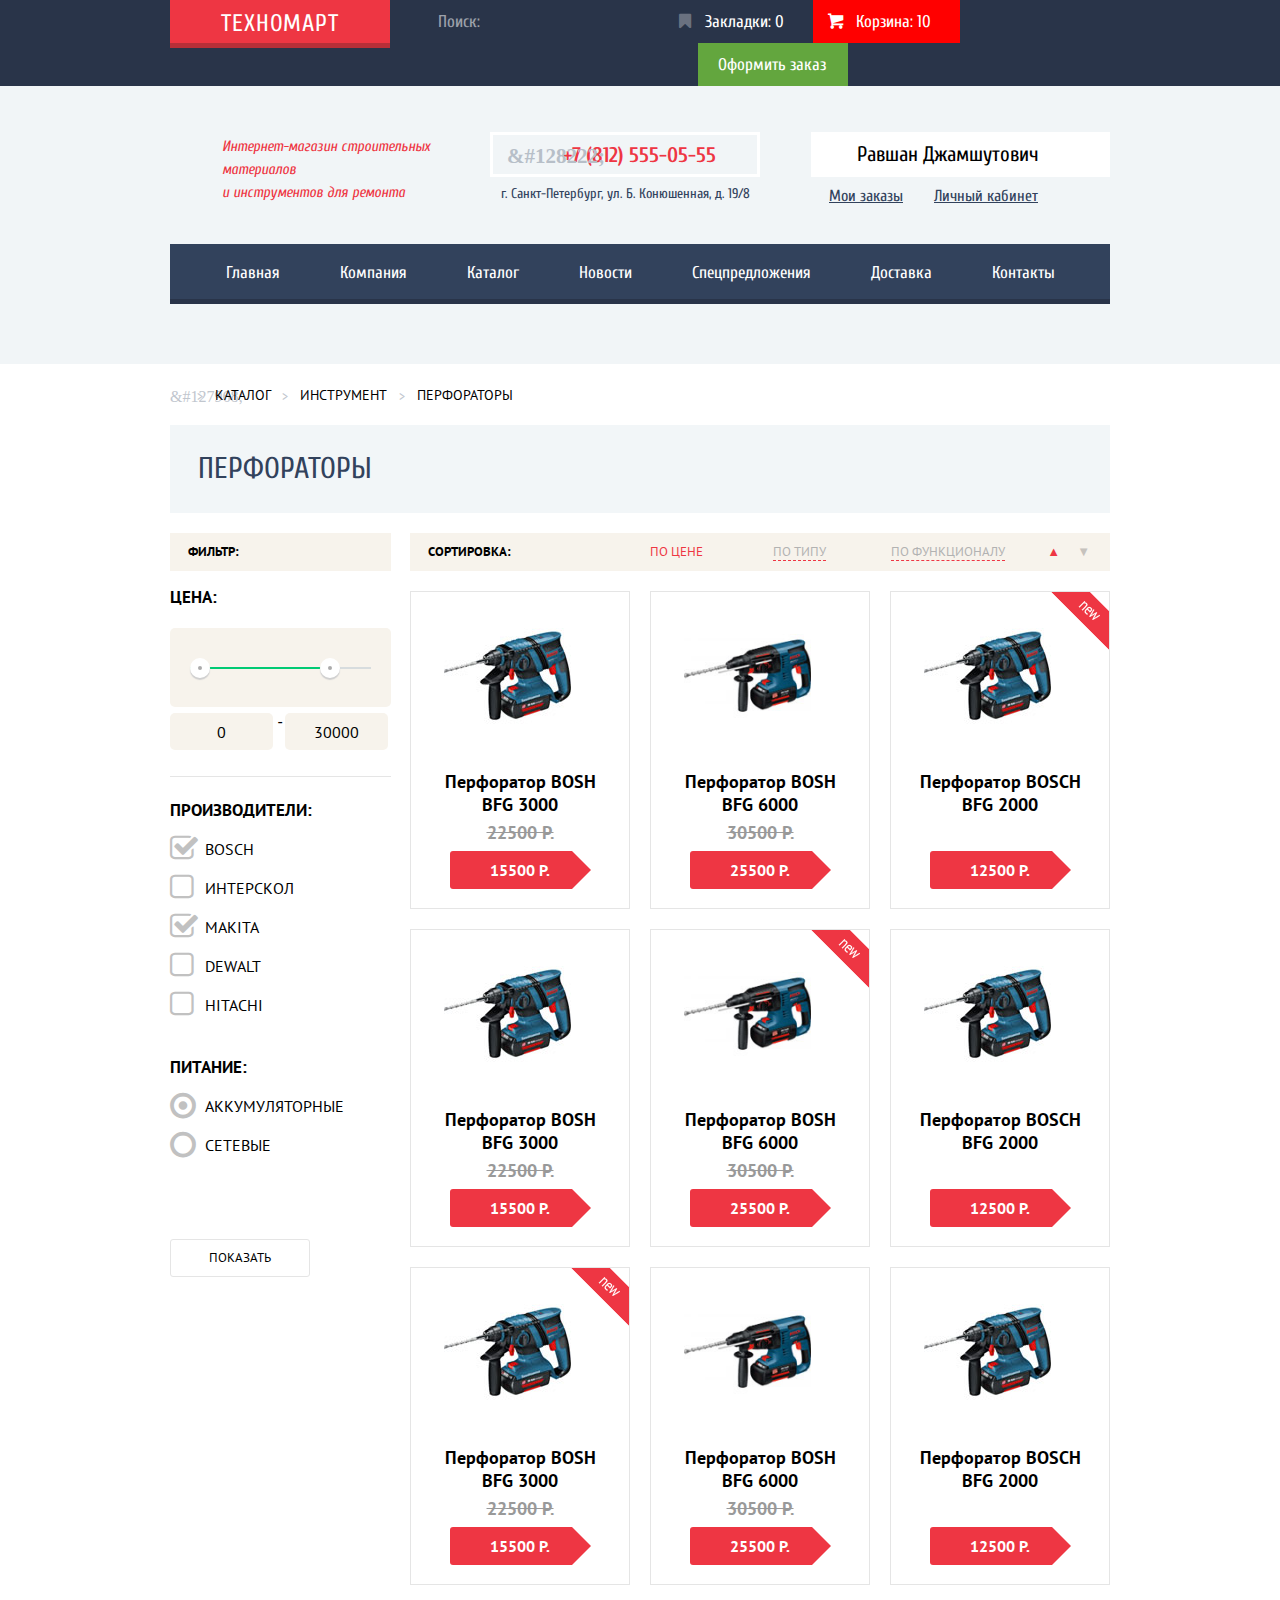
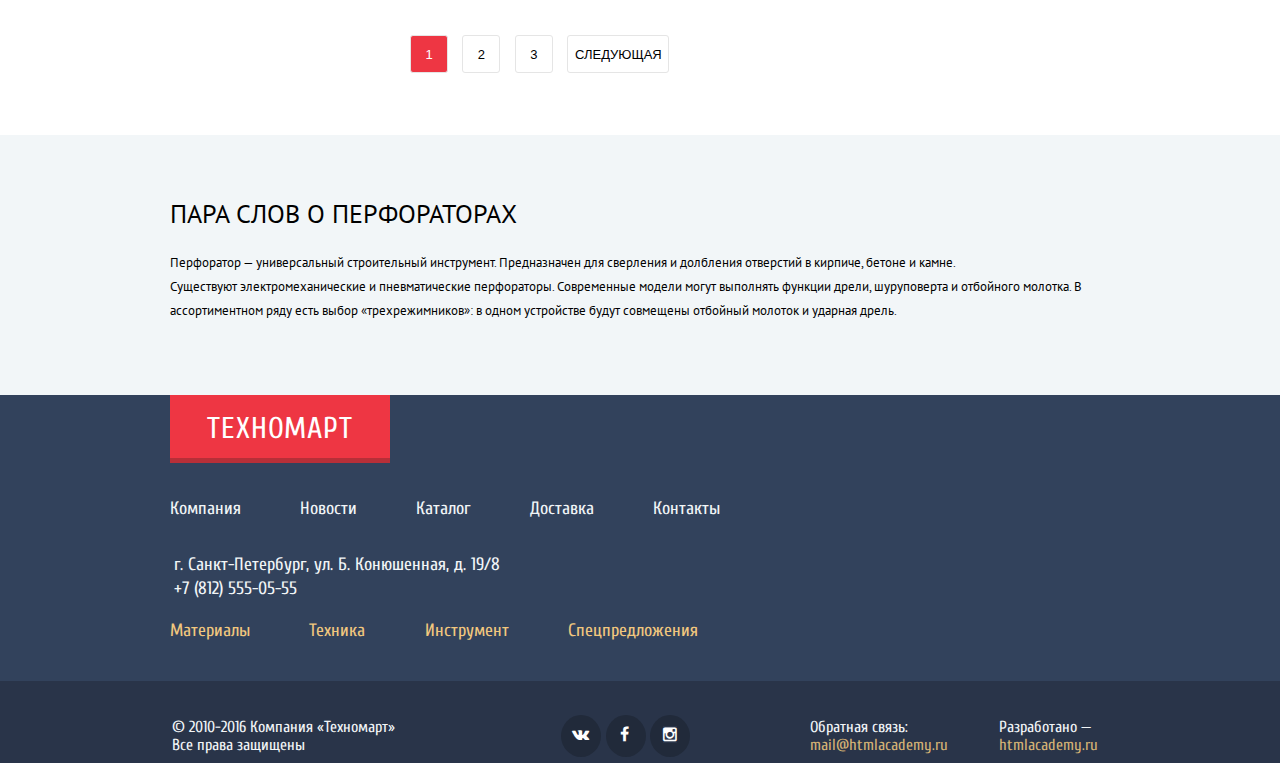
==== commit a487bf65: "last chance" ====
--- a/catalog.html
+++ b/catalog.html
@@ -4,7 +4,7 @@
 	<meta charset="UTF-8">
 	<title>Перфораторы</title>
 	<link href="css/normilize.css" rel="stylesheet">
-	<link href="css/style.css" rel="stylesheet">
+	<link href="css/style.min.css" rel="stylesheet">
 	<link
 	href="https://fonts.googleapis.com/css?family=Cuprum:400,700,700i&subset=cyrillic" rel="stylesheet">
 	<link href="https://fonts.googleapis.com/css?family=PT+Sans:400,400i,700&subset=cyrillic" rel="stylesheet">
@@ -16,7 +16,7 @@
 				<div class="header-top-left">
 					<a class="logo" href="#">Техномарт</a>
 					<form action="/search" method="post">
-						<input class="search" id="search" type="search" placeholder="Поиск">
+						<input class="search" id="search" type="search" placeholder="Поиск:">
 						<label for="search"></label>
 					</form>
 				</div>			
@@ -84,7 +84,7 @@
 								</div>
 								<div class="price-box">
 									<label class="min-price"><input type="text" value="0" name="min-price"></label>
-									<span>—</span>
+									<span>-</span>
 									<label class="max-price"><input type="text" value="30000" name="max-price"></label>
 								</div>
 							</div>
--- a/css/style.min.css
+++ b/css/style.min.css
@@ -0,0 +1 @@
+html,body{  min-width:960px;  min-height:1750px;  margin:0px;  padding:0px}.clearfix::after{  content:"";  display:table;  clear:both}@font-face{  font-weight:normal;  font-style:normal;  font-family:"symbols-technomart";  src:url("../fonts/symbols-technomart.woff") format("woff"),url("../fonts/symbols-technomart.woff2") format("woff2")}[class^="icon-"]::before,[class*="icon-"]::before{ display:inline-block; width:1em; margin-right:0.2em; margin-left:0.2em; font-weight:normal; line-height:1em; font-family:"symbols-technomart"; text-align:center; text-transform:none; text-decoration:inherit; font-style:normal; font-variant:normal; speak:none}.icon-left::before{content:"\3c"}.icon-right::before{content:"\3e"}.icon-basket::before{content:"\62"}.icon-facebook::before{content:"\66"}.icon-twitter::before{content:"\74"}.icon-vk::before{content:"\76"}.icon-up::before{content:"\2c4"}.icon-down::before{content:"\2c5"}.icon-left-big::before{content:"\2190"}.icon-right-big::before{content:"\2192"}.icon-login::before{content:"\2386"}.icon-logout::before{content:"\241b"}.icon-up-dir::before{content:"\25b2"}.icon-down-dir::before{content:"\25bc"}.icon-circle::before{content:"\25cb"}.icon-circle-dot::before{content:"\25cf"}.icon-star::before{content:"\2605"}.icon-check-off::before{content:"\2610"}.icon-check-on::before{content:"\2611"}.icon-youtube::before{content:"\f39e"}.icon-home::before{content:"&#127968;"}.icon-user::before{content:"&#128104;"}.icon-phone::before{content:"&#128222;"}.icon-instagramm::before{content:"&#128247;"}.icon-bookmark::before{content:"&#128278;"}.body{font-size:0}a{ text-decoration:none}.main-header{background:#f1f5f7;padding-bottom:60px}.header-top{  margin-bottom:50px;  background:#293449}.header-top-left{ float:left; width:490px}.header-top-left .logo{ display:inline-block; text-align:center; vertical-align:middle; padding-top:10px;padding-bottom:0px; height:33px; width:220px; background:#ee3643; color:white;  text-decoration:none; font-family:"Cuprum",Arial,sans-serif; font-size:24px; font-weight:400;  color:#fff; letter-spacing:0.8px; text-transform:uppercase;box-shadow:0 5px 0 0 #b72f38}.header-top-left .logo:hover{background:#ca2c37}.header-top-left .logo:active{background:#ba2732}.header-top-left input{position:relative; vertical-align:top;  margin:0 0 0 -4px; width:269px;padding:12px 0px 12px 48px; background:#293449; border:#293449; font-family:"Cuprum",Arial,sans-serif; font-size:17px; font-weight:400;  color:white}.header-top-left form{display:inline-block;vertical-align:top}.header-top-left label::before{position:absolute; top:-20px; left:5px; font-size:17px; font-family:"symbols-technomart"; font-style:normal; font-weight:normal; text-decoration:inherit; text-align:center; font-variant:normal; text-transform:none; content:"\1f50d"; cursor:pointer; color:#6a7180}.header-top-left input:hover{background:#212a3a;color:#d3d4d8}.header-top-left input:focus{background:#fff;color:white}.header-top-right{float:right;width:410px}.header-top-right a{display:inline-block;vertical-align:middle;color:white;text-decoration:none;font-family:"Cuprum",Arial,sans-serif;font-size:17px;font-weight:400}.header-top-right a:first-child{position:relative;margin-left:-40px;padding:11px 25px 12px 45px}.header-top-right a:first-child:hover{ background:#212a3a}.header-top-right a:first-child:active{ background:#161d29; color:#8b8e94}.header-top-right .empty{position:relative;padding:11px 28px 12px 47px}.header-top-right a:first-child::before{font-family:"symbols-technomart";content:"\1f516";position:absolute;top:11px;left:19px;color:#6a7180}.empty::before{font-family:"symbols-technomart";position:absolute;top:11px;left:15px;content:"\62";color:#6a7180}.header-top-right .full{position:relative; padding:12px 29px 12px 43px;background:red;margin-right:-2px}.full::before{font-family:"symbols-technomart";position:absolute;top:12px;left:15px;content:"\62"}.header-top-right .empty:hover{ background:#212a3a}.header-top-right .empty:active{ background:#161d29; color:#8b8e94}.header-top-right a:last-child{ padding:12px 22px 12px 20px;margin-left:-2px; background:#63a63e;color:white}.header-top-right a:last-child:hover{ background:#5fbb2d; color:#aac39b}.header-top-right a:last-child:active{ background:#518534}.header-middle{ margin-bottom:5px}.middle-info{ float:left; width:280px; min-height:103px; margin-right:40px}.middle-info p:first-child{ margin-top:-1px;margin-bottom:0; padding-left:52px; width:220px; color:#ee3643; font-family:"Cuprum"; font-style:italic; font-size:15px; line-height:23px; font-weight:400}.middle-info p:last-child{margin:0;color:#ee3643; font-family:"Cuprum"; font-style:italic; font-size:15px; line-height:23px; font-weight:400;width:220px;padding-left:52px}.middle-contacts{ float:left; width:220px;  margin-top:-25px; margin-right:90px}.middle-contacts p:first-child{position:relative; padding:8px 8px 7px 70px; border:solid white 3px; width:186px; color:#ee3643; font-family:"Cuprum",Arial,sans-serif; font-size:21px; font-weight:900}.middle-contacts p:first-child::before{font-family:"symbols-technomart";position:absolute;top:9px;left:14px;content:"&#128222;";color:#b7bfc8}.middle-contacts p:last-child{ display:inline-block; vertical-align:top; text-align:center; margin-top:-13px; margin-left:5px; width:260px; padding:0; color:#32425c; font-size:12px; vertical-align:top; font-family:"Cuprum",Arial,sans-serif; font-size:14px}.user-box{ float:left; width:271px; margin-top:-4px; margin-left:39px;padding-bottom:1px; font-family:"Cuprum",Arial,sans-serif; font-size:21px}.user-box .enter{position:relative; display:inline-block;vertical-align:top; padding:10px 27px 10px 47px;  text-decoration:none; margin-left:-10px; margin-right:5px; width:47px; background:white; color:#000}.enter::before{font-family:"symbols-technomart";position:absolute;top:11px;left:16px;content:"\2386";color:#6a7180}.user-box .enter:hover{ color:#f36c75}.user-box .enter:active{ color:#b2b2b2}.user-box .registration{ display:inline-block; padding:10px 27px 10px 24px; padding-right:27px; margin-right:0; width:98.7px; background:white; text-decoration:none; color:#000}.user-box .registration:hover{ color:#f36c75}.user-box .registration:active{ color:#b2b2b2}.my-order,my-office{margin-top:30px}.main-navigation{display:block; color:white; background:#32425c; border-bottom:solid #293449 5px; text-align:center}.main-navigation ul{ margin:0; padding:0; list-style:none;font-size:0}.main-navigation li{ display:inline-block;text-align:center;font-family:"Cuprum",Arial,sans-serif; font-size:17px}.main-navigation span{ margin-left:30px;margin-right:30px; color:white}.main-navigation a{ display:block; padding:19px 30px 17px 30px; color:white; text-decoration:none;vertical-align:top}.main-navigation a:hover{background-color:#293449}.main-navigation a:active{ color:#59616e; background-color:#1d2739}.top-content{ margin-bottom:33px}.container{ width:940px; margin:0 auto}.material{position:relative; float:left; width:300px; height:123px; padding:0px; margin-top:59px; margin-right:20px; background:#f6b22d;overflow:hidden}.material-name h2{ width:130px; margin-top:22px; margin-left:23px; margin-bottom:24px; color:white; font-family:"Cuprum",Arial,sans-serif; font-size:24px; font-style:bold}.material-link a{  margin-left:25px;  padding:12px 24px 10px;  color:white; background:rgba(0,0,0,0.1); text-decoration:none; font-family:"Cuprum",Arial,sans-serif; font-size:14px; font-style:bold; text-transform:uppercase; border-radius:3px}.material-link a:hover{background:rgba(0,0,0,0.3)}.material-link a:active{background:rgba(0,0,0,0.6)}.material-logo{ float:right;  margin-top:-60px; margin-right:43px}.instrument{ float:left; width:300px; height:123px; padding:0px; margin-top:59px; margin-right:20px; margin-bottom:20px; background:#4aafde}.instrument-name h2{ width:130px; margin-top:22px; margin-left:22px; margin-bottom:24px; color:white; font-family:"Cuprum",Arial,sans-serif; font-size:24px; font-style:bold}.instrument-link a{ margin-left:25px; width:100px; padding:12px 26px 10px; color:white; background:rgba(0,0,0,0.1); text-decoration:none; font-family:"Cuprum",Arial,sans-serif; font-size:14px; font-style:bold; text-transform:uppercase; border-radius:3px}.instrument-link a:hover{background:rgba(0,0,0,0.3)}.instrument-link a:active{background:rgba(0,0,0,0.6)}.instrument-logo{ float:right;  margin-top:-58px; margin-right:28px}.technic{ float:right; width:300px; height:123px; padding:0px; margin-top:59px; margin-right:0px; margin-bottom:20px; background:#cc79d1}.technic-name h2{ width:130px; margin-top:22px; margin-left:23px; margin-bottom:24px; color:white; font-family:"Cuprum",Arial,sans-serif; font-size:24px; font-style:bold}.technic-link a{ margin-left:23px; width:135px; padding:12px 31px 10px; color:white; background:rgba(0,0,0,0.1); text-decoration:none; font-family:"Cuprum",Arial,sans-serif; font-size:14px; font-style:bold; text-transform:uppercase; border-radius:3px}.technic-link a:hover{background:rgba(0,0,0,0.3)}.technic-link a:active{background:rgba(0,0,0,0.6)}.technic-logo{ float:right;  margin-top:-60px; margin-right:31px}.sale{ float:right; width:300px; height:123px; padding:0px; margin-right:0px; margin-bottom:20px; background:#85d179}.sale-name h2{ width:140px; margin-top:22px; margin-left:22px; margin-bottom:24px; color:white; font-family:"Cuprum",Arial,sans-serif; font-size:24px; font-style:bold}.sale-link a{ margin-left:23px; width:130px; padding:12px 23px 10px; color:white; background:rgba(0,0,0,0.1); text-decoration:none; font-family:"Cuprum",Arial,sans-serif; font-size:14px; font-style:bold; text-transform:uppercase; border-radius:3px}.sale-link a:hover{background:rgba(0,0,0,0.3)}.sale-link a:active{background:rgba(0,0,0,0.6)}.sale-logo{ float:right;  margin-top:-65px; margin-right:45px}.delivery{ float:right; width:260px; height:83px; padding:20px; margin-bottom:20px; clear:both; background:#f6b22d}.delivery-name h2{ width:130px; margin-top:2px; margin-left:3px; margin-bottom:24px; color:white; font-family:"Cuprum",Arial,sans-serif; font-size:24px; font-style:bold}.delivery-link a{ margin-left:3px; width:100px; padding:12px 37px 10px; color:white; background:rgba(0,0,0,0.1); text-decoration:none; font-family:"Cuprum",Arial,sans-serif; font-size:14px; font-style:bold; text-transform:uppercase; border-radius:3px}.delivery-link a:hover{background:rgba(0,0,0,0.3)}.delivery-link a:active{background:rgba(0,0,0,0.6)}.delivery-logo{ float:right;  margin-top:-59px; margin-right:11px} .promo-slider{margin-top:-143px;position:relative;float:left;width:620px;min-height:266px;overflow:hidden;background:black}.slider {width:2000px;display:inline-block;vertical-align:top}.slide {  display:inline-block;  vertical-align:middle;  width:620px;  height:266px;  background:gray}.title-slider h2{  margin-top:20px;  margin-left:24px;  margin-bottom:0px;  width:220px;  color:white;  font-family:"Cuprum",Arial,sans-serif;  font-size:36px;  font-style:bold;  text-transform:uppercase}.title-slider p{  margin-top:0px;  margin-left:25px;  color:white;  font-family:"PT Sans",Arial,sans-serif;  font-size:18px}.slider-catalog a{  vertical-align:middle;  float:left;  padding:12px 47px 10px 49px;   margin-left:25px;  margin-top:104px;   background:#ee3643;  color:white;  text-decoration:none;  font-family:"Cuprum",Arial,sans-serif;  font-size:14px;  font-weight:400;  text-transform:uppercase;  border-radius:4px}.slider-catalog a:hover{  background:#ca2c37}.slider-catalog a:active{  background:#ba2732}.slider input[type="radio"]{  display:none}.slider-controls{position:absolute;left:291px;top:219px;text-align:center}.slider-controls label{display:inline-block;  width:7px;height:7px;margin:0 3px;vertical-align:top;background:white;border:2px solid white;border-radius:50%;cursor:pointer;box-shadow:0px 0px 2px rgba(0,0,0,0.8)}.slider-controls label:first-child::before{position:absolute;line-height:40px;font-family:"symbols-technomart";content:"\3c";bottom:85px;right:285px;color:#fff;font-size:40px}.slider-controls label:first-child:hover::before{color:red}.slider-controls label:last-child:hover::before{color:red}.slider-controls label:first-child:active::before{color:rgba(255,255,255,.6)}.slider-controls label:last-child:active::before{color:rgba(255,255,255,.6)}.slider-controls label:last-child::before{position:absolute;content:"\3e";line-height:40px;font-family:"symbols-technomart";bottom:85px;left:285px;color:#fff;font-size:40px}.slider-inner{  overflow:hidden}.slider-slides{width:2000px}#rock-drill:checked ~ .slider label[for="rock-drill"],#drill:checked ~ .slider label[for="drill"]{background:red}#rock-drill:checked ~ .slider .slide{transform:translate(0);background-image:url("../img/man-with-rock-drill.jpg")}#drill:checked ~ .slider .slide{transform:translate(-624px);background-image:url("../img/man-with-drill.jpg")}.container-content{  background: #f7f3ec;  padding-bottom:25px}.container-title{  display:inline-block;vertical-align:top;  text-align:left;  margin:27px 231px 0 28px;  width:400px;  height:32px;  color:#32425c;  font-family:"Cuprum",Arial,sans-serif;  font-size:30px;  font-weight:400;  text-transform:uppercase}.container-link{  display:inline-block;  vertical-align:middle;  text-align:center;  padding:12px  42px 10px 42px;  width:169px;  margin-top:25px;  background:#ee3643;  color:white;  text-decoration:none;  font-family:"Cuprum",Arial,sans-serif;  font-size:14px;  font-weight:400;  text-transform:uppercase;  border-radius:4px}.container-link:hover{  background:#ca2c37}.container-link:active{  background:#ba2732}.catalog-item{font-size:0;padding:0}.item{ position:relative;  width:220px;box-sizing:border-box;  border:solid #e5e5e5 1px;font-weight:600;text-align:center;display:inline-block;vertical-align:top;font-family:"PT Sans",Arial,sans-serif;font-size:16px;margin-top:20px;margin-right:20px;margin-bottom:21px;padding-bottom:19px;overflow:hidden}.item:hover{box-shadow:0 5px 15px 3px #bababa}.new:before{position:absolute;top:-1px;right:-1px;z-index:10;width:60px;height:60px;content:'';background:url('../img/new-flag.png') no-repeat 0 0}.item .selected{position:absolute;top:0; left:0; width:218px; height:88px; padding:40px 0; background-color:#fff}.selected .buy,.selected .bookmarks{position:relative;font-family:"Cuprum",Arial,sans-serif;font-size:14px;text-decoration:none;text-transform:uppercase; color:#fff; background-color:#63a63e;display:block;width:135px;margin:0 auto 7px;padding:10px 0;border-radius:3px}.selected .buy{box-shadow:inset 0 -3px 0 #367315}.selected .bookmarks{ width:129px; padding:7px 0; color:#63a63e; border:3px solid #63a63e; background-color:#fff}.item .selected{display:none}.item:hover .selected{display:block}.selected .buy:hover{background-color:#367315}.selected .buy:active{background-color:#63a63e}.selected .bookmarks:hover{border:3px solid #32425c}.selected .bookmarks:active{border:3px solid #32425c;opacity:.3}.catalog-item-img{width:218px; height:168px;overflow:hidden}.catalog-item-img img{padding:28px 25px 0 0; max-width:100%}.item h2{ margin:10px 0 5px 0;font-size:18px;padding:0 25px}.catalog-item .old-price{min-height:20px;margin:0 0 7px 0;min-height:23px; text-decoration:line-through; color:#999;font-size:18px}.catalog-item .new-price{position:relative;border-radius:3px;width:80px;margin:0 auto 0;padding:9px 30px; color:#fff;background:#ee3643}.catalog-item .new-price:after{position:absolute;top:0px;right:-20px;width:0;height:0;content:'';border:19px solid #fff;border-left-color:#ee3643}.botton-container .item:nth-child(4n){ margin-right:0}.container-logo{font-size:0; height:auto;margin-top:20px; margin-bottom:67px}.container-logo img{ display:inline-block;vertical-align:middle; margin: auto}.container-logo a{ display:inline-block; vertical-align:middle; width:220px;height:145px;box-sizing:border-box;margin-right:20px;margin-bottom:20px; border:solid #e7e7e7 1px; background:white;overflow:hidden}.container-logo a:nth-child(4n){  margin-right:0px}.container-logo a:hover{box-shadow:0 10px 25px 0 rgba(41,52,73,.5)}.container-logo a:active{box-shadow:0 4px 10px 0 rgba(41,52,73,.5);opacity:.3}.deal{    padding-top:24px;    background-color:#f2f6f8}.deal-content{    padding-top:46px;    padding-bottom:0;    background-color:#f2f6f8}.deal-heading{    margin:0;    padding:0}.deal-heading h2{    font:30px "Cuprum","Arial",sans-serif;    color:#000;    text-transform:uppercase;margin-top:38px;    margin-bottom:23px}.deal-heading .deal-info1{    font:13px/24px "PT Sans","Arial",sans-serif;    color:#000;    width:430px}.deal-heading .deal-info2{    font:13px/24px "PT Sans","Arial",sans-serif;    color:#000;    width:430px;margin-top:-14px}.deal-slider{    position:relative;    padding:0;    min-height:340px}.deal-slider input[type="radio"]{    position:absolute;    opacity:0}.deal-slider-slides{    width:620px;    margin-top:0;    margin-left:320px;    padding-top:51px;    box-sizing:border-box}.deal-slider-navigation{    position:absolute;    top:54px;    left:-1px;    padding:0;    width:240px}.deal-slider-navigation:after{    content:"";    position:absolute;    top:-45px;    right:0;    width:10px;    height:272px;    background:url("../img/shadow.png") no-repeat 100% 0}.deal-slider-navigation label{    display:block;    padding-top:18px;    padding-left:22px;    padding-bottom:17px;    font:bold 21px "Cuprum","Arial",sans-serif;    color:#fff;    background-color:#32425c;    border-bottom:1px solid #293449;    cursor:pointer}.deal-slider-navigation label:not(:first-of-type){    border-top:1px solid #405069}.deal-slider-navigation label:hover{    background-color:#293449}#deal-slide-1:checked ~ .deal-slider-navigation label[for="deal-slide-1"],#deal-slide-2:checked ~ .deal-slider-navigation label[for="deal-slide-2"],#deal-slide-3:checked ~ .deal-slider-navigation label[for="deal-slide-3"]{    background-color:#fff;    color:#32425c;    border-bottom-color:#fff}.deal-slider-slide:nth-child(1){    background:url("../img/delivery.png") no-repeat 99% 29px;    z-index:5}.deal-slider-slide:nth-child(2){    background:url("../img/guaranty.png") no-repeat 100% 7px;    z-index:15}.deal-slider-slide:nth-child(3){    background:url("../img/credit.png") no-repeat 100% 5px;    z-index:15}.deal-slider-slide{    display:none;    min-height:290px}#deal-slide-1:checked ~ .deal-slider-slides .deal-slider-slide:nth-child(1){    display:block}#deal-slide-2:checked ~ .deal-slider-slides .deal-slider-slide:nth-child(2){    display:block}#deal-slide-3:checked ~ .deal-slider-slides .deal-slider-slide:nth-child(3){    display:block}.deal-slide-title{    padding-top:0;    font:36px "Cuprum","Arial",sans-serif;    text-transform:uppercase;    color:#32425c;    margin-bottom:21px}.deal-slider-slide p{    margin:0;    padding:0;    font:13px/24px "PT Sans","Arial",sans-serif; color:#000; box-sizing:border-box}.deal-slider-slide:first-child .p-1{ width:280px}.deal-slider-slide:first-child .p-2{ width:200px}.deal-slider-slide:nth-child(2) .p-1{ width:378px}.deal-slider-slide:nth-child(2) .p-2{ width:250px}.deal-slider-slide:nth-child(3) p{ width:310px}.deal-slider-slide:nth-child(3) p:last-of-type{ margin:0; margin-bottom:27px}.deal-btn{ font-family:"Cuprum",sans-serif,Arial; display:block; background-color:#ee3643; color:#fff; text-transform:uppercase; text-decoration:none; padding:10px; width:175px; text-align:center; border-radius:3px}.deal-btn:hover{ background-color:#ca2c37}.deal-btn:active{ background-color:#ba2732}.company-left{ width:511px; float:left;margin-bottom:30px}.company-left h2{margin-top:76px;margin-bottom:24px;font-family:"Cuprum",Arial,sans-serif;font-size:30px;text-transform:uppercase;font-weight:100}.company-left p{ margin-bottom:25px;font-family:"PT sans",Arial,sans-serif;font-size:13px;line-height:24px;font-weight:regular}.company-left .third{margin-top:-25px}.company-left ul{padding:0;margin-top:-10px;margin-left:0px;margin-bottom:5px;list-style:none}.company-left li{position:relative;padding-left:35px;margin-bottom:15px;line-height:26px;font-family:"Cuprum",Arial,sans-serif; font-size:17px;font-weight:600}.company-left li::before{ content:""; position:absolute; top:50%; left:0; margin-top:-1px; width:25px; border-bottom:2px solid #fb565a}.company-left a{ display:block; vertical-align:top; margin-top:33px; text-align:center; padding:12px 40px 10px; width:140px; background:#ee3643; color:white; text-decoration:none;font-family:"Cuprum",Arial,sans-serif; font-size:14px;text-transform:uppercase}.company-left a:hover{ background:#ca2c37}.company-left a:active{ background:#ba2732}.company-right{ width:300px; float:right; margin-right:0px;margin-bottom:96px}.company-right h2{ margin-top:76px;margin-bottom:24px;font-family:"Cuprum",Arial,sans-serif;font-size:30px;font-weight:100;text-transform:uppercase}.company-right p{margin-bottom:31px; width:210px;font-family:"PT Sans",Arial,sans-serif;font-size:13px;line-height:24px}.company-contacts-map{margin-bottom:48px; display:block; height:150px}.company-right a:last-child{ display:block; text-align:center; padding:12px 46px 10px 51px; width:203px; background:#ee3643; color:white; text-decoration:none;font-family:"Cuprum",Arial,sans-serif;font-size:14px;text-transform:uppercase}.company-right a:hover{ background:#ca2c37}.company-right a:active{ background:#ba2732}.main-footer{ margin:-10px; background:#32425c}.footer-top{ display:inline-block;vertical-align:top; width:inherit;padding:0;margin-top:0px; margin-bottom:25px} .footer-top-content .logo{ display:inline-block; text-align:center; vertical-align:top; padding:16px 0 12px; width:220px; background:#ee3643; color:white; text-decoration:none; font-size:30px; box-shadow:0 5px 0 0 #b72f38;font-family:"Cuprum",Arial,sans-serif;font-size:30px;text-transform:uppercase;letter-spacing:0.8px;margin-top:0px;margin-right:170px}.footer-top-content .logo:hover{ background:#ca2c37}.footer-top-content .logo:active{ background:#ba2732}.promo-1{display:inline-block;vertical-align:top; padding:0;margin-top:40px; width:auto; list-style:none;font-family:"Cuprum",Arial,sans-serif;font-size:18px}.promo-1 a{  display:inline; vertical-align:top; margin-right:54px}.promo-1 a{ color:#f1f5f7}.promo-1 a:hover{ border-bottom:solid #f1f5f7 1px}.promo-1 a:active{ color:#788495; border-bottom:none}.promo-1 a:last-child{ margin-right:0px}.footer-middle{display:block; width:inherit;margin:0 0 40px 0}.adress{ display:inline-block;vertical-align:top; width:inherit;  margin-left:4px;margin-right:85px; color:#f1f5f7;font-family:"Cuprum",Arial,sans-serif;font-size:18px;line-height:6px}.promo-2{display:inline-block;width:inherit;list-style:none;margin:10px 0 0 0px;padding:0 0 0 0}.promo-2 a{display:inline;text-align:top; margin:0 55px 0 0;color:#f1c77e;font-family:"Cuprum",Arial,sans-serif;font-size:18px}.promo-2 a:hover{ border-bottom:solid #f1c77e 1px}.promo-2 a:active{ color:#998a6e; border-bottom:none}.promo-2 a:last-child{ margin-right:0px}.footer-bottom{ background:#293449; color:#f1f5f7;padding:29px 0 0 0;margin:0}.copyrights{ display:inline-block;vertical-align:top; width:230px; margin:0 160px 1px 2px;font-family:"Cuprum",Arial,sans-serif;font-size:16px;line-height:2px}.footer-bottom a{ color:#d4b275}.social{position:relative; display:inline-block;vertical-align:top;padding-top:5px;margin:0 115px 0 -5px; width:auto}.social .vk{display:inline-block;vertical-align:top;width:40px;height:42px;background:#212a3a;border-radius:50%}.social .vk::before{position:absolute;font-family:"symbols-technomart";content:"\76";color:white;background:#212a3a;top:16px;left:11px}.social .fb{display:inline-block;vertical-align:top;width:40px;height:42px;background:#212a3a;border-radius:50%}.social .fb::before{position:absolute;font-family:"symbols-technomart";content:"\66";color:white;background:#212a3a;top:16px;left:59px}.social .inst{display:inline-block;vertical-align:top;width:40px;height:42px;background:#212a3a;border-radius:50%}.social .inst::before{position:absolute;font-family:"symbols-technomart";content:"\1f4f7";color:white;background:#293449;top:16px;left:102px}.mail{ display:inline-block;vertical-align:top; margin-right:35px; width:150px;font-family:"cuprum",Arial,sans-serif;font-size:16px;line-height:2px}.mail a:hover{ border-bottom:solid #ffd180 1px}.mail a:active{color:#ee3643;border-bottom:none}.design{  display:inline-block;vertical-align:top; margin-right:50px; width:105px;font-family:"cuprum",Arial,sans-serif;font-size:16px;line-height:2px}.design:last-child{ margin-right:0}.design:last-child a:hover{border-bottom:solid #ffd180 1px}.design:last-child a:active{ color:#ee3643; border-bottom:none}.user-box .login{ display:block;margin:0 0 0 -28px; padding:10px 0 11px 46px; background:white; color:black;font-family:"Cuprum",Arial,sans-serif;font-size:21px;margin-bottom:10px}.user-box .login:active{color:#b2b2b2}.my-order{ display:inline-block;vertical-align:top;color:#32425c;font-family:"Cuprum",Arial,sans-serif;font-size:16px;margin-top:0;margin-left:-10px;margin-right:26px;text-decoration:underline}.my-order:hover{color:#ee3643}.my-order:active{color:#b7bfc8}.my-office{ display:inline-block;vertical-align:top; color:#32425c;font-family:"Cuprum",Arial,sans-serif;font-size:16px;text-decoration:underline}.my-office:hover{color:#ee3643}.my-office:active{color:#b7bfc8}.bradcrumps {position:relative;margin: -14px 0 -1px 0; padding:0; list-style:none; height:60px}.bradcrumps::before{position:absolute;font-size:16px;font-family:"symbols-technomart";content:"&#127968;";top:22px;color:#c1c6ce}.bradcrumps li{position:relative; display:inline-block;vertical-align:top; margin-left:5px; padding:20px 20px 0 0;font-family:"PT Sans",Arial,sans-serif;text-transform:uppercase;font-size:14px}.bradcrumps li::before{position:absolute;content:"\3e";left:-18px;font-size:12px;color:#c1c6ce;top:23px}.bradcrumps a{ color:black}.shop-title{ padding:26px 0 38px 28px; height:24px; background:#f2f6f8; margin-bottom:20px}.shop-title h2{ margin:0;font-family:"Cuprum",Arial,sans-serif;font-size:30px;text-transform:uppercase;color:#32425c;font-weight:100}.content-left{ float:left; width:221px; margin:0px}.content-name{ margin:0}.content-left h3{ padding:10px 0px 3px 18px; height:25px; background:#f7f3ec; margin-bottom:15px;font-family:"PT Sans",Arial,sans-serif;font-size:13px;text-transform:uppercase}.content-left h2{ margin:0 0 20px 0;font-family:"PT Sans",Arial,sans-serif;font-size:17px;text-transform:uppercase}.range-controls{position:relative;height:40px; margin-bottom:6px; border-radius:5px;padding-top:39px;padding-right:20px; padding-left:20px; background:#f7f3ec}.range-controls .scale{height:2px; background:#d7dcde}.range-controls .bar{ width:10%; height:2px; background:#00ca74}.range-controls .toggle{position:absolute; top:30px; left:0px; width:4px; height:4px;cursor:pointer; border:8px solid #fff;border-radius:50%;box-shadow:0 2px 1px 0 #cfcfcf; background:#ababab}.range-controls .toggle-min{ left:20px}.range-controls .toggle-max{ left:150px}.price-box input{position:relative;display:inline-block;vertical-align:top;; width:99px; height:35px; background:#f7f3ec;margin-right:0px; margin-bottom:26px;margin-left:0px;border:none; border-radius:5px; outline:none; background:#f7f3ec;text-align:center;font-family:"PT Sans",Arial,"sans-serif";font-size:16px}.price-box{border-bottom:1px solid #e5e5e5}.max-price{margin-left:-2px}.filter-produser h2{ display:inline-block; margin:22px 0 18px 0}.filter-produser input[type="radio"],.filter-produser input[type="checkbox"]{display:none}.filter-produser label{display:block; position:relative; margin-left:35px; margin-bottom:19px;font-family:"PT Sans",Arial,sans-serif;font-size:16px;text-transform:uppercase}input[type="radio"]+label::before,input[type="checkbox"]+label::before{position:absolute;top:-7px;left:-35px;font-size:30px;font-family:"symbols-technomart";font-style:normal;font-weight:normal;display:inline-block;text-decoration:inherit;text-align:center;font-variant:normal;text-transform:none;content:"\25cb";color:#c1c1c1}input[type="checkbox"]+label::before{content:"\2610"}input[type="radio"]:checked+label::before{content:"\25cf"}input[type="checkbox"]:checked+label::before{ content:"\2611"}input[type="radio"]+label:hover::before,input[type="checkbox"]+label:hover::before{ color:#b5b5b5}input[type="radio"]:disabled+label::before,input[type="checkbox"]:disabled+label::before{ color:#e9e9e9}input[type="checkbox"] ~ h3{ padding-top:19.5px; border-top-style:solid; border-top-width:2px; border-top-color:#e5e5e5}.form-btn{ margin:65px 0 0 0; padding:9px 0; width:140px; text-transform:uppercase; font-family:"PT Sans",Arial,sans-serif; font-size:13px; font-weight:400; line-height:18px; color:#000; border:1px solid #e5e5e5; border-radius:3px; background-color:#fff; outline:none}.content-right{ float:right; width:700px;margin:0;box-sizing:border-box;margin-bottom:12px}.content-right-filter{position:relative; height:38px; margin-bottom:0px; background:#f7f3ec;font-family:"PT Sans",Arial,sans-serif;font-size:13px;text-transform:uppercase}.btn-filter a:first-child::after{position:absolute;content:"\25b2";top:10px;right:50px;color:#ee3643}.btn-filter a:last-child::after{position:absolute;content:"\25bc";top:10px;right:20px;color:#c6c2bd}.content-right-filter h3{ display:inline; width:150px; margin-left:18px; margin-top:18px; margin-right:136px;font-family:"PT Sans",Arial,sans-serif;font-size:13px;text-transform:uppercase}.content-right-filter a{ display:inline-block; margin:10px 67px 10px 0px; color:#b2b2b2; border-bottom:dashed #ee3643 1px}.content-right-filter a:nth-child(2){color:#ee3643;border-bottom:none}.content-right-filter a:hover{ color:#000;border-bottom:solid #ee3643 1px}.content-right-filter a:active{ color:#ee3643; border-bottom:none}.content-right-filter a:nth-child(4n) {margin-left:-5px; margin-right:0}.btn-filter{display:inline-block;float:right;width:100px;height:inherit}.content-right .item{margin-bottom:0px}.content-right .item:nth-child(3n+3){margin-right:0}.btn-page span{display:inline-block; vertical-align:top; margin-top:50px; margin-right:10px;margin-bottom:24px; padding:10px 0 8px; width:36px; text-transform:uppercase; text-decoration:none; text-align:center; font-family:PS Sans,Arial,sans-serif; font-size:13px; font-weight:400; line-height:18px; color:#fff; background-color:#ee3643; border:1px solid #e5e5e5; border-radius:3px}.btn-page a:hover{ border:1px solid #bdc6ca}.btn-page a:active{ border:1px solid #ee3643}.btn-page a{display:inline-block; vertical-align:top; margin-top:50px; margin-right:10px; padding:10px 0 8px; width:36px; text-transform:uppercase; text-decoration:none; text-align:center; font-family:PS Sans,Arial,sans-serif; font-size:13px; font-weight:400; line-height:18px; color:#000; background-color:#fff; border:1px solid #e5e5e5; border-radius:3px}.btn-page a:last-child{width:100px}.content-bottom{margin-top:26px;padding:40px 0 82px 0; background:rgb(242,246,248)}.content-bottom h2{ width:inherit;font-family:"PT Sans",Arial,sans-serif;font-size:26px;text-transform:uppercase;font-weight:100}.content-bottom p{width:inherit;font-family:"PT Sans",Arial,sans-serif;font-size:13px;line-height:24px;margin:0}.map{display:none;position:fixed;top:50%;left:50%;width:940px;min-height:447px;margin-top:-201px;margin-left:-470px;padding:0;overflow:hidden;z-index:1000;box-shadow:0 20px 40px 0 rgba(0,1,1,.75)}.show-map{    display:block;    animation:bounce 0.6s}.modal-close-btn-map{position:absolute;right:9px;top:16px;margin:0;padding:0;width:21px;height:21px;border:none;z-index:1001;background:url(../img/close.png) no-repeat; cursor:pointer}.modal-close-btn-map:focus{outline:0}.modal-close-btn-map{position:absolute;right:-30px;top:13px;margin:0;padding:0;width:21px;height:21px;border:none}.modal-close-btn-map{position:absolute;right:9px;top:17px;margin:0;padding:0;width:21px;height:21px;border:none}.modal-content-write{display:none;position:fixed;top:50%;left:50%;width:620px;min-height:402px;margin-top:-201px;margin-left:-310px;padding:0;overflow:hidden;z-index:1000;box-shadow:0 20px 40px 0 rgba(0,1,1,.75)}.modal-content-show{    display:block;    animation:bounce 0.6s}.write-us-buttons input,.write-us-fields .block1,.write-us-fields .block2{vertical-align:top;display:inline-block}input:active,input:focus,textarea:focus{outline:0}.modal-close-btn{position:absolute;right:9px;top:16px;margin:0;padding:0;width:21px;height:21px;border:none;z-index:1001;background:url(../img/close.png) no-repeat;  cursor:pointer}.modal-close-btn:focus{outline:0}.modal-content-write form{width:100%;background-color:#fff;border-top:7px solid #ee3643}.modal-close-btn{position:absolute;right:-30px;top:13px;margin:0;padding:0;width:21px;height:21px;border:none}.modal-close-btn{position:absolute;right:9px;top:17px;margin:0;padding:0;width:21px;height:21px;border:none}.write-us-fields{font-size:0;padding:45px 80px 35px}.write-us-fields .block1{margin-right:20px;max-width:220px}.write-us-fields .block2{max-width:220px}.write-us-fields label{font:18px/18px Cuprum,Arial,sans-serif;color:#000}.write-us-fields input{margin-bottom:20px;padding:9px 15px;width:220px;border-radius:3px}.write-us-fields input,.write-us-fields textarea{box-sizing:border-box;margin-top:10px;font:13px/18px "PT Sans",Arial,sans-serif;color:#000;border:2px solid #d7dcde}.write-us-fields textarea{padding:9px 14px;width:460px;border-radius:3px;resize:none;overflow:auto}.write-us-buttons{padding:17px 40px 17px;background-color:#f1f1f1}.write-us-buttons input{margin-bottom:15px;padding:10px 15px;width:220px;box-sizing:border-box;font:14px/18px Cuprum,Arial,sans-serif;text-transform:uppercase;border-radius:3px; cursor:pointer}.write-us-buttons input[type=submit]{margin-right:15px; color:#fff;background-color:#ee3643;border:2px solid #ee3643}.write-us-buttons input[type=submit]:hover{background-color:#ca2c37;border-color:#ca2c37}.write-us-buttons input[type=submit]:active{background-color:#ba2732;border-color:#ba2732}.write-us-buttons input[type=reset]{color:#000;background-color:#fff;border:2px solid #fff}.write-us-buttons input[type=reset]:hover{opacity:.7}.write-us-buttons input[type=reset]:active{ opacity:.5}.modal-error{ animation:shake 0.6s}@keyframes bounce{ 0% { transform:translateY(-2000px)} 70% { transform:translateY(30px)} 90% { transform:translateY(-10px)} 100%{ transform:translateY(0)}}@keyframes shake{ 0%,100%{ transform:translateX(0)} 10%,30%,50%,70%,90%{ transform:translateX(-10px)} 20%,40%,60%,80%{ transform:translateX(10px)}}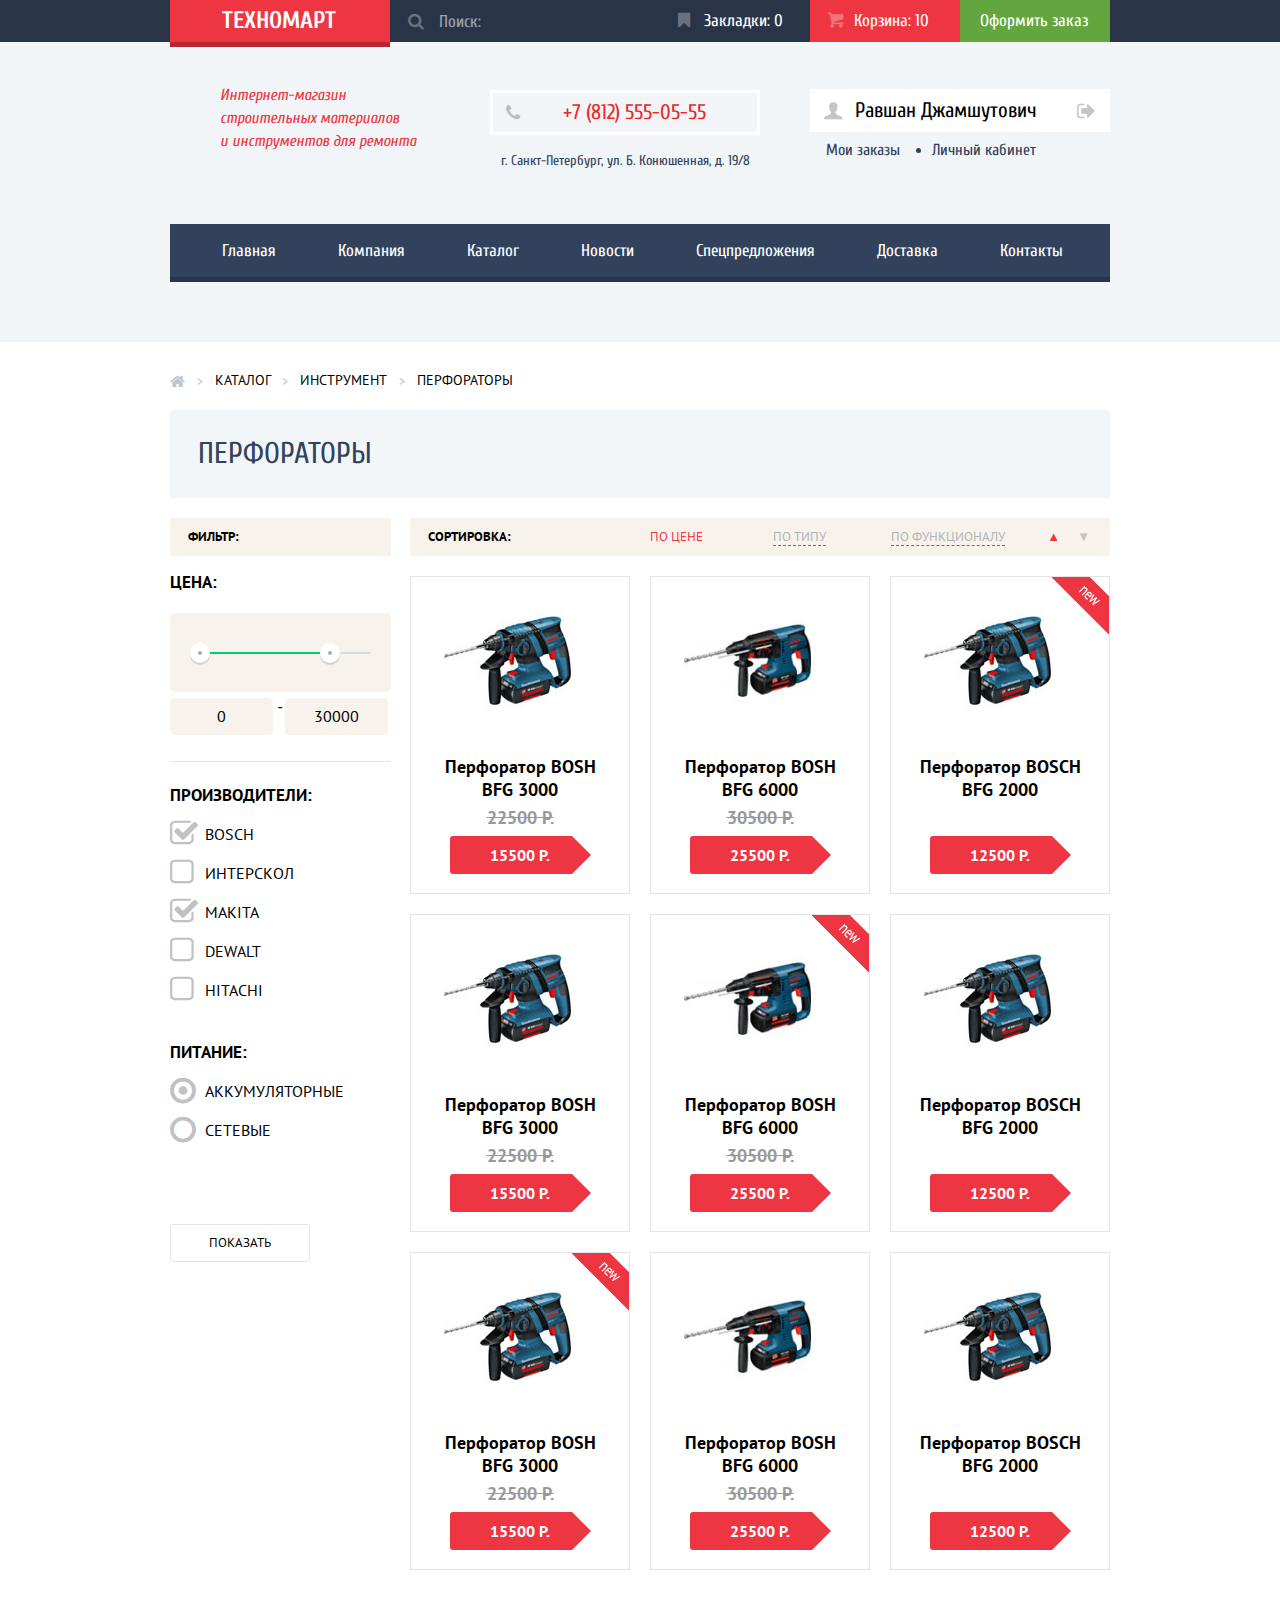
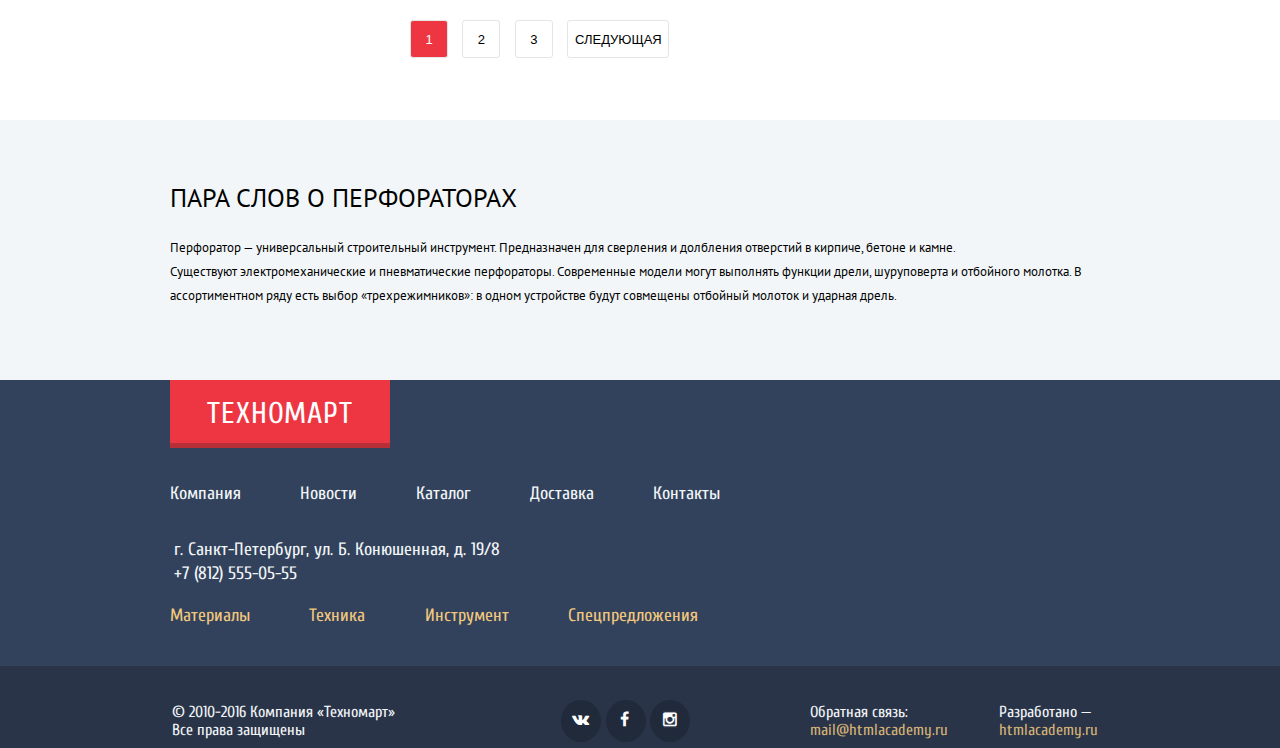
==== commit 7910cc5d: "Last chanse realy" ====
--- a/catalog.html
+++ b/catalog.html
@@ -4,55 +4,50 @@
 	<meta charset="UTF-8">
 	<title>Перфораторы</title>
 	<link href="css/normilize.css" rel="stylesheet">
-	<link href="css/style.min.css" rel="stylesheet">
+	<link href="css/style.css" rel="stylesheet">
 	<link
 	href="https://fonts.googleapis.com/css?family=Cuprum:400,700,700i&subset=cyrillic" rel="stylesheet">
 	<link href="https://fonts.googleapis.com/css?family=PT+Sans:400,400i,700&subset=cyrillic" rel="stylesheet">
 </head>
 <body>
-	<header class="main-header">	
-		<div class="header-top clearfix">
+	<header>
+		<div class="header-upper-row">
 			<div class="container">
-				<div class="header-top-left">
-					<a class="logo" href="#">Техномарт</a>
+				<a href="index.html" class="header-upper-logo">Техномарт</a>
+				<div class="header-search">
 					<form action="/search" method="post">
-						<input class="search" id="search" type="search" placeholder="Поиск:">
+						<input type="search" name="search" id="search" placeholder="Поиск:" required>		
 						<label for="search"></label>
 					</form>
-				</div>			
-				<div class="header-top-right">
-					<a href="#">Закладки: 0</a>
-					<a class="full" href="#">Корзина: 10</a>
-					<a href="#">Оформить заказ</a>
-				</div>
+				</div>
+				<a href="#" class="header-bookmarks">Закладки: 0</a>
+				<a href="#" class="header-cart cart-full">Корзина: 10</a>
+				<a href="#" class="header-order">Оформить заказ</a>
 			</div>
 		</div>
 		<div class="container">
-			<div class="header-middle clearfix">
-				<div class="middle-info">
-					<p>Интернет-магазин строительных материалов</p> 
-					<p>и инструментов для ремонта</p>
-				</div>
-				<div class="middle-contacts">
-					<p>+7 (812) 555-05-55</p>
-					<p>г. Санкт-Петербург, ул. Б. Конюшенная, д. 19/8</p>
-				</div>
-				<div class="user-box clearfix">
-					<a class="login" href="#">Равшан Джамшутович</a>		
-					<a class="my-order" href="#">Мои заказы</a>
-					<a class="my-office" href="#">Личный кабинет</a>
-				</div>
-			</div>
-			<nav class="main-navigation">
-				<ul>
-					<li><a href="index.html">Главная</a></li>
-					<li><a href="#">Компания</a></li>
-					<li><a href="#">Каталог</a></li>
-					<li><a href="#">Новости</a></li>
-					<li><a href="#">Спецпредложения</a></li>
-					<li><a href="#">Доставка</a></li>
-					<li><a href="#">Контакты</a></li>
-				</ul>
+			<div class="header-middle-row clearfix">
+				<p class="header-middle-partition header-middle-description">Интернет-магазин строительных материалов<br>и инструментов для ремонта</p>
+				<div class="header-middle-partition header-middle-contacts">
+					<p class="header-contacts-phone">+7 (812) 555-05-55</p>
+					<p class="header-contacts-address">г. Санкт-Петербург, ул. Б. Конюшенная, д. 19/8</p>
+				</div>
+				<div class="header-middle-partition header-middle-user">
+					<a href="#" class="header-user-in">Равшан Джамшутович</a>
+					<div class="header-partition-links">
+						<a href="#" class="header-user-btns">Мои заказы</a>
+						<a href="#" class="header-user-btns">Личный кабинет</a>
+					</div>
+				</div>
+			</div>
+			<nav class="header-bottom-row">
+				<a href="index.html">Главная</a>
+				<a href="#">Компания</a>
+				<a href="#">Каталог</a>
+				<a href="#">Новости</a>
+				<a href="#">Спецпредложения</a>
+				<a href="#">Доставка</a>
+				<a href="#">Контакты</a>
 			</nav>
 		</div>
 	</header>
--- a/css/style.css
+++ b/css/style.css
@@ -0,0 +1,2715 @@
+html,
+body {
+	min-width: 960px;
+	min-height: 1750px;
+	margin: 0px;
+	padding: 0px;
+}
+
+.clearfix::after {
+	content: "";
+	display: table;
+	clear: both;
+}
+
+@font-face {
+  font-weight: normal;
+  font-style: normal;
+  font-family: "symbols-technomart";
+  src: url("../fonts/symbols-technomart.woff") format("woff"), url("../fonts/symbols-technomart.woff2") format("woff2");
+}
+
+[class^="icon-"]::before,
+[class*=" icon-"]::before {
+  display: inline-block;
+  width: 1em;
+  margin-right: 0.2em;
+  margin-left: 0.2em;
+  font-weight: normal;
+  line-height: 1em;
+  font-family: "symbols-technomart";
+  text-align: center;
+  text-transform: none;
+  text-decoration: inherit;
+  font-style: normal;
+  font-variant: normal;
+  speak: none;
+}
+
+.icon-left::before { content: "\3c"; } /* "&lt;" */
+.icon-right::before { content: "\3e"; } /* "&gt;" */
+.icon-basket::before { content: "\62"; } /* "b" */
+.icon-facebook::before { content: "\66"; } /* "f" */
+.icon-twitter::before { content: "\74"; } /* "t" */
+.icon-vk::before { content: "\76"; } /* "v" */
+.icon-up::before { content: "\2c4"; } /* "˄" */
+.icon-down::before { content: "\2c5"; } /* "˅" */
+.icon-left-big::before { content: "\2190"; } /* "←" */
+.icon-right-big::before { content: "\2192"; } /* "→" */
+.icon-login::before { content: "\2386"; } /* "⎆" */
+.icon-logout::before { content: "\241b"; } /* "␛" */
+.icon-up-dir::before { content: "\25b2"; } /* "▲" */
+.icon-down-dir::before { content: "\25bc"; } /* "▼" */
+.icon-circle::before { content: "\25cb"; } /* "○" */
+.icon-circle-dot::before { content: "\25cf"; } /* "●" */
+.icon-star::before { content: "\2605"; } /* "★" */
+.icon-check-off::before { content: "\2610"; } /* "☐" */
+.icon-check-on::before { content: "\2611"; } /* "☑" */
+.icon-youtube::before { content: "\f39e"; } /* "" */
+.icon-home::before { content: "🏠"; } /* "\1f3e0" */
+.icon-user::before { content: "👨"; } /* "\1f468" */
+.icon-phone::before { content: "📞"; } /* "\1f4de" */
+.icon-instagramm::before { content: "📷"; } /* "\1f4f7" */
+
+.icon-bookmark::before { content: "🔖"; } /* "\1f516" */
+.body {
+	font-size: 0;
+}
+a {
+  text-decoration: none;
+}
+
+header {
+    padding-bottom: 60px;
+    margin-bottom: 22.5px;
+    background-color: #f1f5f7;
+}
+
+.main-header {
+    margin-bottom: 59px;
+}
+
+.header-upper-row {
+    box-sizing: border-box;
+    min-height: 42px;
+    margin-bottom: 47px;
+    font-size: 0;
+    background-color: #293449;
+}
+
+.header-upper-row a,
+.header-upper-row form,
+.header-upper-row label,
+.header-upper-row .header-search {
+    box-sizing: border-box;
+    display: inline-block;
+    vertical-align: top;
+}
+
+.header-upper-logo {
+    font-family: "Cuprum", sans-serif, Arial;
+    font-size: 24px;
+    line-height: 26px;
+    font-weight: 700;
+    color: #ffffff;
+    text-transform: uppercase;
+    text-decoration: none;
+}
+
+.header-upper-logo {
+    width: 220px;
+    padding-bottom: 8px;
+    padding-top: 8px;
+    padding-left: 52px;
+    padding-right: 50px;
+    background-color: #ee3643;
+    box-shadow: #b52933 0px 5px 0px 0px;
+}
+
+.header-upper-logo:hover {
+    background-color: #ca2c37 ;
+    box-shadow: #9a212a 0px 5px 0px 0px;
+}
+
+.header-upper-logo:active {
+    background-color: #ba2732;
+    box-shadow: #8e1e26 0px 5px 0px 0px;
+}
+
+.header-search input {
+    font-family: "Cuprum", sans-serif, Arial;
+    font-size: 17px;
+    line-height: 18px;
+    font-weight: 400;
+    color: #000000;
+}
+
+.header-search input::-webkit-input-placeholder {
+    font-family: "Cuprum", sans-serif, Arial;
+    font-size: 17px;
+    line-height: 18px;
+    font-weight: 400;
+    color: #ffffff;
+}
+
+.header-cart,
+.header-order,
+.header-bookmarks {
+    font-family: "Cuprum", sans-serif, Arial;
+    font-size: 17px;
+    line-height: 18px;
+    font-weight: 400;
+    color: #ffffff;
+    text-decoration: none;
+}
+
+.header-cart:active,
+.header-bookmarks:active {
+    color: rgba(255, 255, 255, .6);
+}
+
+.header-order:active {
+    color: rgba(255, 255, 255, .5);
+}
+
+.header-cart,
+.header-bookmarks {
+    position: relative;
+    width: 150px;
+    padding-top: 12px;
+    padding-bottom: 12px;
+    padding-left: 44px;
+}
+
+.header-cart::before {
+    position: absolute;
+    top: 12px;
+    left: 18px;
+    font-size: 17px;
+    font-family: "symbols-technomart";
+    font-style: normal;
+    font-weight: normal;
+    display: inline-block;
+    vertical-align: top;
+    text-decoration: inherit;
+    text-align: center;
+    font-variant: normal;
+    text-transform: none;
+    content: "\62";
+    cursor: pointer;
+    color: #6a7180;
+}
+
+.header-cart:hover::before {
+    color: #ffffff;
+}
+
+.header-cart:active::before {
+    color: #a2a5a9;
+}
+
+.cart-full {
+    background-color: #ee3643;
+}
+
+.cart-full::before {
+    color: #f3737c;
+}
+
+.header-cart .cart-full:active {
+    background-color: #ba2732;
+}
+
+.header-order {
+    width: 150px;
+    padding-top: 12px;
+    padding-bottom: 12px;
+    padding-left: 20px;
+    background-color: #63a63e;
+}
+
+.header-cart:active,
+.header-bookmarks:active {
+    background-color: #161d29;
+}
+
+.header-order:hover {
+    background-color: #5fbb2d;
+}
+
+.header-order:active {
+    background-color: #518534;
+}
+
+/* ШАПКА САЙТА - СРЕДНЯЯ ЧАСТЬ */
+
+.header-middle-row {
+    margin-bottom: 37px;
+}
+
+.header-middle-description {
+    font-family: "Cuprum", sans-serif, Arial;
+    font-size: 16px;
+    line-height: 23px;
+    font-weight: 400;
+    color: #ee3643;
+    font-style: italic;
+}
+
+.header-middle-description {
+    float: left;
+    width: 210px;
+    white-space: pre-line;
+	margin-top: -5px;
+    margin-right: 60px;
+    padding-left: 50px;
+}
+
+.header-middle-contacts {
+    float: left;
+    width: 270px;
+	margin-top: -20px;
+}
+
+.header-user-enter,
+.header-user-in,
+.header-user-registration,
+.header-contacts-phone {
+    font-family: "Cuprum", sans-serif, Arial;
+    font-size: 21px;
+    line-height: 21px;
+    font-weight: 400;
+    color: #e9292a;
+}
+
+.header-contacts-phone {
+    position: relative;
+    padding-top: 9px;
+    padding-bottom: 9px;
+    padding-left: 70px;
+    padding-right: 42px;
+    margin-bottom: 5px;
+    border: 3px solid #ffffff;
+}
+
+.header-contacts-phone::before {
+    position: absolute;
+    top: 10px;
+    left: 13px;
+    font-size: 18px;
+    font-family: "symbols-technomart";
+    font-style: normal;
+    font-weight: normal;
+    display: inline-block;
+    vertical-align: top;
+    text-decoration: inherit;
+    text-align: center;
+    font-variant: normal;
+    text-transform: none;
+    content: "\1f4de";
+    color: #b7bfc8;
+}
+
+.header-contacts-address {
+    font-family: "Cuprum", sans-serif, Arial;
+    font-size: 14px;
+    line-height: 24px;
+    font-weight: 400;
+    color: #32425c;
+}
+
+.header-contacts-address {
+    text-align: center;
+}
+
+.header-middle-user {
+    float: right;
+    width: 300px;
+}
+
+.user-connected {
+    width: 285px;
+}
+
+.header-user-enter,
+.header-user-in,
+.header-user-registration {
+    color: #000000;
+    text-decoration: none;
+}
+
+.header-user-enter:hover,
+.header-user-registration:hover {
+    color: #ee3643;
+}
+
+.header-user-enter:active,
+.header-user-in:active,
+.header-user-registration:active {
+    color: #c5c5c5;
+}
+
+.header-user-enter:hover::after,
+.header-user-enter:hover::before {
+    color: #32425c;
+}
+
+.header-partition-links {
+    padding-top: 9px;
+    font-size: 0;
+}
+
+.header-partition-links a {
+    position: relative;
+    display: inline-block;
+    vertical-align: top;
+    margin-left: 16px;
+    margin-right: 16px;
+}
+
+.header-partition-links .header-user-btns::before {
+    opacity: 1;
+    position: absolute;
+    top: 7px;
+    left: -16px;
+    width: 5px;
+    height: 5px;
+    background-color: #32425c;
+    border-radius: 50%;
+    content: "";
+}
+
+.header-partition-links a:first-child::before {
+    display: none;
+}
+
+.header-user-btns {
+    font-family: "Cuprum", sans-serif, Arial;
+    font-size: 16px;
+    line-height: 18px;
+    font-weight: 400;
+    color: #32425c;
+}
+
+.header-user-btns:hover {
+    font-family: "Cuprum", sans-serif, Arial;
+    font-size: 16px;
+    line-height: 18px;
+    font-weight: 400;
+    color: #ee3643;
+}
+
+.header-user-btns:active {
+    color: #b7bfc8;
+}
+
+.header-user-enter,
+.header-user-registration {
+    display: inline-block;
+}
+
+.header-user-enter {
+    position: relative;
+    padding-top: 14px;
+    padding-bottom: 15px;
+    padding-left: 48px;
+    padding-right: 27px;
+    background-color: #ffffff;
+}
+
+.header-middle-user {
+    font-size: 0;
+}
+
+.header-middle-user a:last-child {
+    margin-right: 0;
+}
+
+.icon-logout:before {
+    position: absolute;
+    top: 16px;
+    left: 10px;
+    font-size: 20px;
+    font-family: "symbols-technomart";
+    font-style: normal;
+    font-weight: normal;
+    display: inline-block;
+    vertical-align: top;
+    text-decoration: inherit;
+    text-align: center;
+    font-variant: normal;
+    text-transform: none;
+    content: "\241b";
+    opacity: .3;
+    color: #000000;
+}
+
+.icon-logout:hover:before {
+    color: #32425c;
+}
+
+.header-user-enter:hover:before {
+    color: #32425c;
+    opacity: 1;
+}
+
+.header-user-enter:active:before {
+    color: #000000;
+    opacity: .3;
+}
+
+.header-user-registration {
+    padding-top: 14px;
+    padding-bottom: 15px;
+    padding-left: 25px;
+    padding-right: 25px;
+    background-color: #ffffff;
+}
+
+.header-user-enter {
+    margin-right: 10px;
+}
+
+header {
+    padding-bottom: 60px;
+    margin-bottom: 22.5px;
+    background-color: #f1f5f7;
+}
+
+.header-search input {
+    box-sizing: border-box;
+    width: 270px;
+    height: 42px;
+    padding-top: 12px;
+    padding-bottom: 12px;
+    padding-left: 49px;
+    outline: 0;
+    border: none;
+    background-color: #293449;
+    outline: none;
+    border: none;
+}
+
+.header-search label {
+    position: relative;
+}
+
+.header-search label::before {
+    position: absolute;
+    top: 12px;
+    left: -252px;
+    font-size: 17px;
+    font-family: "symbols-technomart";
+    font-style: normal;
+    font-weight: normal;
+    display: inline-block;
+    vertical-align: top;
+    text-decoration: inherit;
+    text-align: center;
+    font-variant: normal;
+    text-transform: none;
+    content: "\1f50d";
+    cursor: pointer;
+    color: #6a7180;
+}
+
+input[type="search"]:hover ~ label::before {
+    color: #ffffff;
+}
+
+input[type="search"]:focus ~ label::before,
+input[type="search"]:active ~ label::before {
+    color: #ee3643;
+}
+
+.header-search input:focus {
+    background-color: #ffffff;
+}
+
+.header-bookmarks::before {
+    position: absolute;
+    top: 12px;
+    left: 18px;
+    font-size: 17px;
+    font-family: "symbols-technomart";
+    font-style: normal;
+    font-weight: normal;
+    display: inline-block;
+    vertical-align: top;
+    text-decoration: inherit;
+    text-align: center;
+    font-variant: normal;
+    text-transform: none;
+    content: "\1f516";    
+    cursor: pointer;
+    color: #6a7180;
+}
+
+.header-bookmarks:hover::before {
+    color: #ffffff;
+}
+
+.header-bookmarks:active::before {
+    color: #a2a5a9;
+}
+
+.header-user-in {
+    position: relative;
+    display: block;
+    padding-top: 11px;
+    padding-bottom: 11px;
+    padding-left: 45px;
+    background-color: #ffffff;
+}
+
+.header-user-in::before {
+    position: absolute;
+    top: 12px;
+    left: 14px;
+    font-size: 18px;
+    font-family: "symbols-technomart";
+    font-style: normal;
+    font-weight: normal;
+    display: inline-block;
+    vertical-align: top;
+    text-decoration: inherit;
+    text-align: center;
+    font-variant: normal;
+    text-transform: none;
+    content: "\1f468";
+    color: #c5c5c5;
+}
+
+.header-user-in::after {
+    position: absolute;
+    top: 12px;
+    right: 14px;
+    font-size: 20px;
+    font-family: "symbols-technomart";
+    font-style: normal;
+    font-weight: normal;
+    display: inline-block;
+    vertical-align: top;
+    text-decoration: inherit;
+    text-align: center;
+    font-variant: normal;
+    text-transform: none;
+    content: "\241b";
+    color: #c5c5c5;
+}
+
+.header-user-in:hover::after,
+.header-user-in:hover::before {
+    color: #32425c;
+}
+
+.header-user-in:active::after,
+.header-user-in:active::before {
+    color: #b2b2b2;
+}
+
+/* ШАПКА САЙТА - НИЖНЯЯ ЧАСТЬ */
+
+.header-bottom-row {
+    padding-left: 21px;
+    font-size: 0;
+    background-color: #32425c;
+    border-bottom-width: 5px;
+    border-bottom-style: solid;
+    border-bottom-color: #293449;
+}
+
+.header-bottom-row a {
+    display: inline-block;
+    vertical-align: top;
+    padding-top: 18px;
+    padding-bottom: 18px;
+    padding-left: 31px;
+    padding-right: 31px;
+}
+
+.header-bottom-row a:hover {
+    background-color: #293449;
+}
+
+.header-bottom-row a:active {
+    color: rgba(255, 255, 255, .5);
+    background-color: #1d2739;
+}
+
+.header-bottom-row a {
+    font-family: "Cuprum", sans-serif, Arial;
+    font-size: 17px;
+    line-height: 17px;
+    font-weight: 400;
+    text-decoration: none;
+    color: #ffffff;
+}
+
+/*Содержимое странницы*/
+.top-content {
+  margin-bottom: 33px;
+}
+
+.container {
+  width: 940px;
+  margin: 0 auto;
+}
+
+.material {
+	position: relative;
+  float: left;
+  width: 300px;
+  height: 123px;
+  padding: 0px;
+  margin-top: 59px;
+  margin-right: 20px;
+  background: #f6b22d; 
+	overflow: hidden;
+}
+
+.material-name h2 {
+  width: 130px;
+  margin-top: 22px;
+  margin-left: 23px;
+  margin-bottom: 24px;
+  color: white;
+  font-family: "Cuprum", Arial, sans-serif;
+  font-size: 24px;
+  font-style: bold;
+}
+
+.material-link a {  
+  margin-left: 25px;  
+  padding: 12px 24px 10px;  
+  color: white;
+  background: rgba(0, 0, 0, 0.1);
+  text-decoration: none; 
+  font-family: "Cuprum", Arial, sans-serif;
+  font-size: 14px;
+  font-style: bold;
+  text-transform: uppercase;
+  border-radius: 3px;
+}
+
+.material-link a:hover {
+	background: rgba(0, 0, 0, 0.3);
+}
+
+.material-link a:active {
+	background: rgba(0, 0, 0, 0.6);
+}
+
+.material-logo {
+  float: right;  
+  margin-top: -60px;
+  margin-right: 43px;
+}
+
+.instrument {
+  float: left;
+  width: 300px;
+  height: 123px;
+  padding: 0px;
+  margin-top: 59px;
+  margin-right: 20px;
+  margin-bottom: 20px;
+  background: #4aafde;
+}
+
+.instrument-name h2 {
+  width: 130px;
+  margin-top: 22px;
+  margin-left: 22px;
+  margin-bottom: 24px;
+  color: white;
+  font-family: "Cuprum", Arial, sans-serif;
+  font-size: 24px;
+  font-style: bold;
+}
+
+.instrument-link a {
+  margin-left: 25px;
+  width: 100px;
+  padding: 12px 26px 10px;
+  color: white;
+  background: rgba(0, 0, 0, 0.1);
+  text-decoration: none; 
+  font-family: "Cuprum", Arial, sans-serif;
+  font-size: 14px;
+  font-style: bold;
+  text-transform: uppercase;
+  border-radius: 3px;
+}
+
+.instrument-link a:hover {
+	background: rgba(0, 0, 0, 0.3);
+}
+
+.instrument-link a:active {
+	background: rgba(0, 0, 0, 0.6);
+}
+
+.instrument-logo {
+  float: right;  
+  margin-top: -58px;
+  margin-right: 28px;
+}
+
+.technic {
+  float: right;
+  width: 300px;
+  height:123px;
+  padding: 0px;
+  margin-top: 59px;
+  margin-right: 0px;
+  margin-bottom: 20px;
+  background: #cc79d1;
+}
+
+.technic-name h2 {
+  width: 130px;
+  margin-top: 22px;
+  margin-left: 23px;
+  margin-bottom:24px;
+  color: white;
+  font-family: "Cuprum", Arial, sans-serif;
+  font-size: 24px;
+  font-style: bold;
+}
+
+.technic-link a {
+  margin-left: 23px;
+  width: 135px;
+  padding: 12px 31px 10px;
+  color: white;
+  background: rgba(0, 0, 0, 0.1);
+  text-decoration: none; 
+  font-family: "Cuprum", Arial, sans-serif;
+  font-size: 14px;
+  font-style: bold;
+  text-transform: uppercase;
+  border-radius: 3px;
+}
+
+.technic-link a:hover {
+	background: rgba(0, 0, 0, 0.3);
+}
+
+.technic-link a:active {
+	background: rgba(0, 0, 0, 0.6);
+}
+
+.technic-logo {
+  float: right;  
+  margin-top: -60px;
+  margin-right: 31px;
+}
+
+
+.sale {
+  float: right;
+  width: 300px;
+  height:123px;
+  padding: 0px;
+  margin-right: 0px;
+  margin-bottom: 20px;
+  background: #85d179;
+}
+
+.sale-name h2 {
+  width: 140px;
+  margin-top: 22px;
+  margin-left: 22px;
+  margin-bottom: 24px;
+  color: white;
+  font-family: "Cuprum", Arial, sans-serif;
+  font-size: 24px;
+  font-style: bold;
+}
+
+.sale-link a {
+  margin-left: 23px;
+  width: 130px;
+  padding: 12px 23px 10px;
+  color: white;
+  background: rgba(0, 0, 0, 0.1);
+  text-decoration: none; 
+  font-family: "Cuprum", Arial, sans-serif;
+  font-size: 14px;
+  font-style: bold;
+  text-transform: uppercase;
+  border-radius: 3px;
+}
+
+.sale-link a:hover {
+	background: rgba(0, 0, 0, 0.3);
+}
+
+.sale-link a:active {
+	background: rgba(0, 0, 0, 0.6);
+}
+
+.sale-logo {
+  float: right;  
+  margin-top: -65px;
+  margin-right: 45px;
+}
+
+.delivery {
+  float: right;
+  width: 260px;
+  height:83px;
+  padding: 20px;
+  margin-bottom: 20px;
+  clear: both;
+  background: #f6b22d;
+}
+
+.delivery-name h2 {
+  width: 130px;
+  margin-top: 2px;
+  margin-left: 3px;
+  margin-bottom: 24px;
+  color: white;
+  font-family: "Cuprum", Arial, sans-serif;
+  font-size: 24px;
+  font-style: bold;
+}
+
+.delivery-link a {
+  margin-left: 3px;
+  width: 100px;
+  padding: 12px 37px 10px;
+  color: white;
+  background: rgba(0, 0, 0, 0.1);
+  text-decoration: none;
+  font-family: "Cuprum", Arial, sans-serif;
+  font-size: 14px;
+  font-style: bold;
+  text-transform: uppercase;
+  border-radius: 3px; 
+}
+
+.delivery-link a:hover {
+	background: rgba(0, 0, 0, 0.3);
+}
+
+.delivery-link a:active {
+	background: rgba(0, 0, 0, 0.6);
+}
+
+
+.delivery-logo {
+  float: right;  
+  margin-top: -59px;
+  margin-right: 11px;
+}
+
+                             /*СЛАЙДЕР*/
+.promo-slider{
+	margin-top: -143px;
+	position: relative;
+	float: left;
+	width: 620px;
+	min-height: 266px;
+	overflow: hidden;
+	background: black;
+}
+
+.slider  {
+	width: 2000px;
+	display: inline-block; 
+	vertical-align: top;
+}
+
+.slide  {
+  display: inline-block;
+  vertical-align: middle;
+  width: 620px;
+  height: 266px;
+  background: gray;
+}
+
+.title-slider h2 {
+  margin-top: 20px;
+  margin-left: 24px;
+  margin-bottom: 0px;
+  width: 220px;
+  color: white;
+  font-family: "Cuprum", Arial, sans-serif;
+  font-size: 36px;
+  font-style: bold;
+  text-transform: uppercase;
+}
+
+.title-slider p {
+  margin-top: 0px;
+  margin-left: 25px;
+  color: white;
+  font-family: "PT Sans", Arial, sans-serif;
+  font-size: 18px;
+}
+
+.slider-catalog a {
+  vertical-align: middle;
+  float: left;
+  padding:12px 47px 10px 49px;  
+  margin-left: 25px;
+  margin-top: 104px;  
+  background: #ee3643;
+  color: white;
+  text-decoration: none;
+  font-family: "Cuprum", Arial, sans-serif;
+  font-size: 14px;
+  font-weight: 400;
+  text-transform: uppercase;
+  border-radius: 4px;
+}
+
+.slider-catalog a:hover {
+  background: #ca2c37;
+}
+
+.slider-catalog a:active {
+  background: #ba2732;
+}
+
+.slider input[type="radio"]{
+  display: none;
+}
+
+.slider-controls {
+	position: absolute;
+	left: 291px;
+	top: 219px;
+	text-align: center;
+}
+
+.slider-controls label{
+	display: inline-block;
+  width: 7px;
+	height: 7px;
+	margin: 0 3px;
+	vertical-align: top;
+	background: white;
+	border: 2px solid white;
+	border-radius: 50%;
+	cursor: pointer;
+	box-shadow: 0px 0px 2px rgba(0, 0, 0, 0.8);
+}
+
+.slider-controls label:first-child::before {
+	position: absolute;
+	line-height: 40px;
+	font-family: "symbols-technomart";
+	content: "\3c";
+	bottom: 85px;
+	right: 285px;	
+	color: #ffffff;
+	font-size: 40px;
+}
+
+.slider-controls label:first-child:hover::before {
+	color: red;
+}
+
+.slider-controls label:last-child:hover::before {
+	color: red;
+}
+
+.slider-controls label:first-child:active::before {
+	color: rgba(255, 255, 255, .6);
+}
+
+.slider-controls label:last-child:active::before {
+	color:rgba(255, 255, 255, .6);
+}
+
+.slider-controls label:last-child::before {
+	position: absolute;
+	content: "\3e";
+	line-height: 40px;
+	font-family: "symbols-technomart";
+	bottom: 85px;
+	left: 285px;
+	color: #ffffff;
+	font-size: 40px;
+}
+
+.slider-inner {
+  overflow: hidden;
+}
+
+.slider-slides{
+	width: 2000px;
+}
+
+#rock-drill:checked ~ .slider label[for="rock-drill"],
+#drill:checked ~ .slider label[for="drill"] {
+	background: red; 
+}
+	
+#rock-drill:checked ~ .slider .slide{
+	transform: translate(0);
+	background-image: url("../img/man-with-rock-drill.jpg");
+}
+
+#drill:checked ~ .slider .slide{
+	transform: translate(-624px);
+	background-image: url("../img/man-with-drill.jpg");
+}
+
+.container-content {
+  background:  #f7f3ec;
+  padding-bottom: 25px;	
+}
+
+.container-title { 
+  display: inline-block;
+	vertical-align: top;
+  text-align: left;
+  margin: 27px 231px 0 28px;
+  width: 400px;
+  height: 32px;
+  color: #32425c;
+  font-family: "Cuprum", Arial, sans-serif;
+  font-size: 30px;
+  font-weight: 400;
+  text-transform: uppercase;  
+ }
+
+.container-link {
+  display: inline-block;
+  vertical-align: middle;
+  text-align: center;
+  padding: 12px  42px 10px 42px;
+  width: 169px;
+  margin-top: 25px;
+  background: #ee3643;
+  color: white;
+  text-decoration: none;
+  font-family: "Cuprum", Arial, sans-serif;
+  font-size: 14px;
+  font-weight: 400;
+  text-transform: uppercase;
+  border-radius: 4px;
+}
+
+.container-link:hover {
+  background: #ca2c37;
+}
+
+.container-link:active {
+  background: #ba2732;
+}
+
+.catalog-item {
+	font-size: 0;
+	padding: 0;
+}
+
+.item {  
+	position: relative;
+  width: 220px;
+	box-sizing: border-box;
+  border: solid #e5e5e5 1px;
+	font-weight: 600;
+	text-align: center;
+	display: inline-block;
+	vertical-align: top;
+	font-family: "PT Sans", Arial, sans-serif;
+	font-size: 16px;
+	margin-top: 20px;
+	margin-right: 20px;
+	margin-bottom: 21px;
+	padding-bottom: 19px;
+	overflow: hidden;
+}
+
+.item:hover {
+	box-shadow: 0 5px 15px 3px #bababa;
+}
+
+.new:before{
+	position: absolute;
+	top: -1px;
+	right: -1px;
+	z-index: 10;
+	width: 60px;
+	height: 60px;
+	content: '';
+	background: url('../img/new-flag.png') no-repeat 0 0;	
+}
+
+.item .selected {
+	position: absolute;
+	top: 0;
+  left: 0;
+  width: 218px;
+  height: 88px;
+  padding: 40px 0;
+  background-color: #fff; 
+}
+
+.selected .buy, .selected .bookmarks {
+	position: relative;
+	font-family: "Cuprum", Arial, sans-serif;
+	font-size: 14px;
+	text-decoration: none;
+	text-transform: uppercase;
+  color: #fff;
+  background-color: #63a63e;
+	display: block;
+	width: 135px;
+	margin: 0 auto 7px;
+	padding: 10px 0;
+	border-radius: 3px;
+}
+
+.selected .buy {	
+	box-shadow: inset 0 -3px 0 #367315;
+}
+
+.selected .bookmarks {
+  width: 129px;
+  padding: 7px 0;
+  color: #63a63e;
+  border: 3px solid #63a63e;
+  background-color: #fff;
+}
+
+.item .selected {
+	display: none;
+}
+
+.item:hover .selected {
+	display: block;
+}
+
+.selected .buy:hover {
+	background-color: #367315;
+}
+
+.selected .buy:active {
+	background-color: #63a63e;
+}
+
+.selected .bookmarks:hover {
+	border: 3px solid #32425c;
+}
+
+.selected .bookmarks:active {
+	border: 3px solid #32425c;
+	opacity: .3;
+}
+
+.catalog-item-img { 
+	width: 218px;
+  height: 168px;
+	overflow: hidden;
+}
+
+.catalog-item-img img {
+	padding: 28px 25px 0 0 ;
+  max-width: 100%;
+}
+
+.item h2 {
+  margin: 10px 0 5px 0;
+	font-size: 18px;
+	padding: 0 25px;
+}
+
+.catalog-item .old-price {
+	min-height: 20px;
+	margin: 0 0 7px 0;
+	min-height: 23px;
+  text-decoration: line-through;
+  color: #999999;
+	font-size: 18px;
+}
+
+.catalog-item .new-price {
+	position: relative;
+	border-radius: 3px;
+	width: 80px;
+	margin: 0 auto 0;
+	padding: 9px 30px;
+  color: #fff;
+	background: #ee3643;	
+} 
+
+.catalog-item .new-price:after{
+	position: absolute;
+	top: 0px;
+	right: -20px;
+	width: 0;
+	height: 0;
+	content: '';
+	border: 19px solid #fff;
+	border-left-color:#ee3643;
+}
+
+.botton-container .item:nth-child(4n) {
+  margin-right: 0;
+}
+
+
+.container-logo {
+	font-size: 0;
+  height: auto;
+	margin-top: 20px;
+  margin-bottom: 67px;	
+}
+
+.container-logo img {
+ 	display: inline-block;
+	vertical-align: middle;
+ 	margin:  auto;
+}
+
+.container-logo a {
+  display: inline-block;
+  vertical-align: middle;
+  width: 220px;
+	height: 145px;
+	box-sizing: border-box;
+	margin-right: 20px;
+	margin-bottom: 20px;
+  border: solid #e7e7e7 1px;
+  background: white;
+	overflow: hidden;
+}
+
+.container-logo a:nth-child(4n) {  
+  margin-right: 0px;  
+}
+
+.container-logo a:hover {
+	box-shadow: 0 10px 25px 0 rgba(41,52,73,.5);
+}
+
+.container-logo a:active {
+	box-shadow: 0 4px 10px 0 rgba(41,52,73,.5);
+	opacity: .3;
+} 
+
+/*СЛАЙДЕР СЕРВИСА*/
+.deal {
+	padding-top: 24px;
+	background-color: #f2f6f8;
+}
+
+.deal-content {
+	padding-top: 46px;
+	padding-bottom: 0;
+	background-color: #f2f6f8;
+}
+
+.deal-heading {
+	margin: 0;
+	padding: 0;
+}
+
+.deal-heading h2 {
+	font: 30px "Cuprum", "Arial", sans-serif;
+	color: #000000;
+	text-transform: uppercase;
+	margin-top: 38px;
+	margin-bottom: 23px;
+}
+
+.deal-heading .deal-info1 {
+	font: 13px/24px "PT Sans", "Arial", sans-serif;
+	color: #000000;
+	width: 430px;
+}
+.deal-heading .deal-info2 {
+	font: 13px/24px "PT Sans", "Arial", sans-serif;
+	color: #000000;
+	width: 430px;
+	margin-top: -14px;
+}
+
+.deal-slider {
+	position: relative;
+	padding: 0;
+	min-height: 340px;
+}
+
+.deal-slider input[type="radio"] {
+	position: absolute;
+	opacity: 0;
+}
+
+.deal-slider-slides {
+	width: 620px;
+	margin-top: 0;
+	margin-left: 320px;
+	padding-top: 51px;
+	box-sizing: border-box;
+}
+
+.deal-slider-navigation {
+	position: absolute;
+	top: 54px;
+	left: -1px;
+	padding: 0;
+	width: 240px;
+}
+
+.deal-slider-navigation:after {
+	content: "";
+	position: absolute;
+	top: -45px;
+	right: 0;
+	width: 10px;
+	height: 272px;
+	background: url("../img/shadow.png") no-repeat 100% 0;
+}
+
+.deal-slider-navigation label {
+	display: block;
+	padding-top: 18px;
+	padding-left: 22px;
+	padding-bottom: 17px;
+	font: bold 21px "Cuprum", "Arial", sans-serif;
+	color: #ffffff;
+	background-color: #32425c;
+	border-bottom: 1px solid #293449;
+	cursor: pointer;
+}
+
+.deal-slider-navigation label:not(:first-of-type) {
+	border-top: 1px solid #405069;
+}
+
+.deal-slider-navigation label:hover {
+	background-color: #293449;
+}
+
+#deal-slide-1:checked ~ .deal-slider-navigation label[for="deal-slide-1"],
+#deal-slide-2:checked ~ .deal-slider-navigation label[for="deal-slide-2"],
+#deal-slide-3:checked ~ .deal-slider-navigation label[for="deal-slide-3"] {
+	background-color: #ffffff;
+	color: #32425c;
+	border-bottom-color: #ffffff;
+}
+
+.deal-slider-slide:nth-child(1) {
+	background: url("../img/delivery.png") no-repeat 99% 29px;
+	z-index: 5;
+}
+
+.deal-slider-slide:nth-child(2) {
+	background: url("../img/guaranty.png") no-repeat 100% 7px;
+	z-index: 15;
+}
+
+.deal-slider-slide:nth-child(3) {
+	background: url("../img/credit.png") no-repeat 100% 5px;
+	z-index: 15;
+}
+
+.deal-slider-slide {
+	display: none;
+	min-height: 290px;
+}
+
+#deal-slide-1:checked ~ .deal-slider-slides .deal-slider-slide:nth-child(1) {
+	display: block;
+}
+
+#deal-slide-2:checked ~ .deal-slider-slides .deal-slider-slide:nth-child(2) {
+	display: block;
+}
+
+#deal-slide-3:checked ~ .deal-slider-slides .deal-slider-slide:nth-child(3) {
+	display: block;
+}
+
+.deal-slide-title {
+	padding-top: 0;
+	font: 36px "Cuprum", "Arial", sans-serif;
+	text-transform: uppercase;
+	color: #32425c;
+	margin-bottom: 21px;
+}
+
+.deal-slider-slide p {
+	margin: 0;
+	padding: 0;
+	font: 13px/24px "PT Sans", "Arial", sans-serif;
+	color: #000000;
+	box-sizing: border-box;
+}
+
+.deal-slider-slide:first-child .p-1 {
+	width: 280px;
+}
+
+.deal-slider-slide:first-child .p-2 {
+	width: 200px;
+}
+
+.deal-slider-slide:nth-child(2) .p-1 {
+	width: 378px;
+}
+
+.deal-slider-slide:nth-child(2) .p-2 {
+	width: 250px;
+}
+
+.deal-slider-slide:nth-child(3) p {
+	width: 310px;
+}
+
+.deal-slider-slide:nth-child(3) p:last-of-type {
+	margin: 0;
+	margin-bottom: 27px;
+}
+
+.deal-btn {
+	font-family: "Cuprum", sans-serif, Arial;
+	display: block;
+	background-color: #ee3643;
+	color: #ffffff;
+	text-transform: uppercase;
+	text-decoration: none;
+	padding: 10px;
+	width: 175px;
+	text-align: center;
+	border-radius: 3px;
+}
+
+.deal-btn:hover {
+	background-color: #ca2c37;
+}
+
+.deal-btn:active {
+	background-color: #ba2732;
+}
+
+.company-left {
+  width: 511px;
+  float: left;
+	margin-bottom: 30px;
+}
+
+.company-left h2{
+	margin-top: 76px;
+	margin-bottom: 24px;
+	font-family: "Cuprum", Arial, sans-serif;
+	font-size: 30px;
+	text-transform: uppercase;
+	font-weight: 100;
+}
+
+.company-left p{
+  margin-bottom: 25px;	
+	font-family: "PT sans", Arial, sans-serif;
+	font-size: 13px;
+	line-height: 24px;
+	font-weight: regular;
+}
+.company-left .third {
+	margin-top: -25px;
+}
+
+.company-left ul{
+	padding: 0;
+	margin-top: -10px;
+	margin-left: 0px;
+	margin-bottom: 5px;
+	list-style: none;
+}
+
+.company-left li {
+	position: relative;
+	padding-left: 35px;
+	margin-bottom: 15px;
+	line-height: 26px;
+	font-family: "Cuprum", Arial, sans-serif;
+  font-size: 17px;
+	font-weight: 600;
+}
+
+.company-left li::before {
+	content: " ";
+	position: absolute;
+	top: 50%;
+	left: 0;
+	margin-top: -1px;
+	width: 25px;
+	border-bottom: 2px solid #fb565a;
+}
+
+.company-left a {
+  display: block;
+  vertical-align: top;
+  margin-top: 33px;
+  text-align: center;
+  padding: 12px 40px 10px;
+  width: 140px;
+  background: #ee3643;
+  color: white;
+  text-decoration: none;
+	font-family: "Cuprum", Arial, sans-serif;
+  font-size: 14px;
+	text-transform: uppercase;	
+}
+
+.company-left a:hover {
+  background: #ca2c37;
+}
+
+.company-left a:active {
+  background: #ba2732;
+}
+
+.company-right {
+  width: 300px;
+  float: right;
+  margin-right: 0px;
+	margin-bottom: 96px;
+}
+
+.company-right h2{
+  margin-top: 76px;
+	margin-bottom: 24px;
+	font-family: "Cuprum", Arial, sans-serif;
+	font-size: 30px;
+	font-weight: 100;
+	text-transform: uppercase;
+}
+
+.company-right p {
+	margin-bottom: 31px;
+  width: 210px;
+	font-family: "PT Sans", Arial, sans-serif;
+	font-size: 13px;
+	line-height: 24px;
+}
+
+.company-contacts-map {
+	margin-bottom: 48px;
+  display: block;
+  height: 150px;  
+}
+
+.company-right a:last-child {
+  display: block;
+  text-align: center;
+  padding: 12px 46px 10px 51px;
+  width: 203px;
+  background: #ee3643;
+  color: white;
+  text-decoration: none;
+	font-family: "Cuprum", Arial, sans-serif;
+	font-size: 14px;
+	text-transform: uppercase;
+}
+
+.company-right a:hover {
+  background: #ca2c37;
+}
+
+.company-right a:active {
+  background: #ba2732;
+}
+
+/*футер*/
+
+.main-footer {
+  margin: -10px;
+  background: #32425c;
+}
+
+.footer-top {
+  display: inline-block;
+	vertical-align: top;
+  width: inherit;
+	padding: 0;
+	margin-top: 0px;
+  margin-bottom: 25px;
+
+}
+  
+.footer-top-content .logo{ 
+  display: inline-block;
+  text-align: center;
+  vertical-align: top;
+  padding: 16px 0 12px;
+  width: 220px; 
+  background: #ee3643;
+  color: white;
+  text-decoration: none;
+  font-size: 30px;
+  box-shadow: 0 5px 0 0 #b72f38; 
+	font-family: "Cuprum", Arial, sans-serif;
+	font-size: 30px;
+	text-transform: uppercase;
+	letter-spacing: 0.8px;
+	margin-top: 0px;
+	margin-right: 170px;
+}
+
+
+.footer-top-content .logo:hover {
+  background: #ca2c37;
+}
+
+.footer-top-content .logo:active {
+  background: #ba2732;
+}
+
+.promo-1 { 
+	display: inline-block;
+	vertical-align: top;
+  padding: 0;
+	margin-top: 40px;
+  width: auto;
+  list-style: none;
+	font-family: "Cuprum", Arial, sans-serif;
+	font-size: 18px;  
+} 
+
+.promo-1 a {  
+  display: inline;
+  vertical-align: top;
+  margin-right: 54px;
+ }
+
+.promo-1 a {
+  color: #f1f5f7;
+}
+
+.promo-1 a:hover {
+  border-bottom: solid #f1f5f7 1px;
+}
+
+.promo-1 a:active {
+  color: #788495;
+  border-bottom: none;
+}
+
+.promo-1 a:last-child {
+  margin-right: 0px;
+}
+
+.footer-middle {
+	display: block;
+  width: inherit;
+	margin: 0 0 40px 0;
+}
+
+.adress {
+  display: inline-block;
+	vertical-align: top;
+  width: inherit;  
+  margin-left: 4px;
+	margin-right: 85px;
+  color: #f1f5f7;
+	font-family: "Cuprum", Arial, sans-serif;
+	font-size: 18px;
+	line-height: 6px; 
+}
+
+.promo-2 {
+	display: inline-block;
+	width: inherit;
+	list-style: none;
+	margin: 10px 0 0 0px;
+	padding: 0 0 0 0;	
+}
+
+.promo-2 a {
+	display: inline;
+	text-align: top;  
+	margin: 0 55px 0 0;
+	color: #f1c77e;
+	font-family: "Cuprum", Arial, sans-serif;
+	font-size: 18px;
+}
+
+.promo-2 a:hover {
+  border-bottom: solid #f1c77e 1px;
+}
+
+.promo-2 a:active {
+  color: #998a6e;
+  border-bottom: none;
+}
+
+.promo-2 a:last-child {
+  margin-right: 0px;
+}
+
+.footer-bottom {
+  background: #293449;
+  color: #f1f5f7;
+	padding: 29px 0 0 0;
+	margin: 0;
+}
+
+.copyrights {
+  display: inline-block;
+	vertical-align: top;
+  width: 230px;
+  margin: 0 160px 1px 2px;
+	font-family: "Cuprum", Arial, sans-serif;
+	font-size: 16px;
+	line-height: 2px;
+  
+}
+
+.footer-bottom  a{
+  color: #d4b275;
+}
+
+.social {
+	position: relative;
+  display: inline-block;
+	vertical-align: top;
+	padding-top: 5px;
+	margin: 0 115px 0 -5px;
+  width: auto;
+}
+
+.social .vk { 
+	display: inline-block;
+	vertical-align: top;
+	width: 40px;
+	height: 42px;
+	background: #212a3a;
+	border-radius: 50%;
+}
+
+.social .vk::before { 
+	position: absolute;
+	font-family: "symbols-technomart";
+	content: "\76"; 
+	color: white;
+	background: #212a3a;
+	top: 16px;
+	left:11px;	
+}
+
+.social .fb { 
+	display: inline-block;	
+	vertical-align: top;
+	width: 40px;
+	height: 42px;
+	background: #212a3a;
+	border-radius: 50%;
+}
+
+.social .fb::before { 
+	position: absolute;
+	font-family: "symbols-technomart";
+	content: "\66"; 
+	color: white;
+	background: #212a3a;
+	top: 16px;
+	left:59px;	
+}
+
+.social .inst { 
+	display: inline-block;	
+	vertical-align: top;
+	width: 40px;
+	height: 42px;
+	background: #212a3a;
+	border-radius: 50%;
+}
+
+.social .inst::before { 
+	position: absolute;
+	font-family: "symbols-technomart";
+	content: "\1f4f7"; 
+	color: white;
+	background: #293449;
+	top: 16px;
+	left: 102px;	
+}
+
+.mail {
+  display: inline-block;
+	vertical-align: top;
+  margin-right: 35px;
+  width: 150px;
+	font-family: "cuprum", Arial, sans-serif;
+	font-size: 16px;
+	line-height: 2px;	
+}
+
+.mail a:hover {
+  border-bottom: solid #ffd180 1px; 
+}
+
+.mail a:active {
+	color: #ee3643;
+	border-bottom: none;
+}
+
+.design {  
+  display: inline-block;
+	vertical-align: top;
+  margin-right: 50px;
+  width: 105px;
+	font-family: "cuprum", Arial, sans-serif;
+	font-size: 16px;
+	line-height: 2px;
+}
+
+.design:last-child{
+  margin-right: 0;
+}
+
+.design:last-child a:hover {
+	border-bottom: solid #ffd180 1px;
+}
+
+.design:last-child a:active {
+  color: #ee3643;
+  border-bottom: none;
+}
+
+
+/*===================================================
+  СТРАНИЦА КАТАЛОГА
+===================================================*/
+
+
+
+.user-box .login {
+  display: block;
+	position: relative;
+	margin: 0 0 0 -28px;
+  padding: 10px 0 11px 46px;
+  background: white;
+  color: black;
+	font-family: "Cuprum", Arial, sans-serif;
+	font-size: 21px;
+	margin-bottom: 10px;
+}
+.user-box .login:before {
+    position: absolute;
+    top: 11px;
+    right: 14px;
+    font-size: 20px;
+    font-family: "symbols-technomart";
+    font-style: normal;
+    font-weight: normal;
+    display: inline-block;
+    vertical-align: top;
+    text-decoration: inherit;
+    text-align: center;
+    font-variant: normal;
+    text-transform: none;
+    content: "\241b";
+    opacity: .3;
+    color: #000000;
+}
+
+
+.user-box .login:active {
+	color: #b2b2b2;
+}
+.user-box a{
+	position: relative;
+}
+
+.user-box .my-order::before {
+	opacity: 1;
+	position: absolute;
+	top: 7px;
+	left: 88px;
+	width: 5px;
+	height: 5px;
+	background-color: #32425c;
+	border-radius: 50%;
+	content: "";
+}
+
+.my-order {
+  display: inline-block;
+	vertical-align: top;
+	color: #32425c;
+	font-family: "Cuprum", Arial, sans-serif;
+	font-size: 16px;
+	margin-top: 0;
+	margin-left: -10px;
+	margin-right: 26px;
+	text-decoration: underline;	
+}
+	
+.my-order:hover {
+	color:#ee3643;
+}
+
+.my-order:active {
+	color: #b7bfc8;
+}
+
+.my-office {
+  display: inline-block;
+	vertical-align: top;
+  color: #32425c;
+	font-family: "Cuprum", Arial, sans-serif;
+	font-size: 16px;
+	text-decoration: underline;
+}
+
+.my-office:hover {
+	color:#ee3643;
+}
+
+.my-office:active {
+	color: #b7bfc8;
+}
+
+.bradcrumps  {
+	position: relative;
+	margin:  -14px 0 -1px 0;
+  padding: 0;
+  list-style: none;
+  height: 60px;
+}
+
+.bradcrumps::before {
+	position: absolute;
+	font-size: 16px;
+	font-family: "symbols-technomart";
+	content: "🏠"; 
+	top: 22px;
+	color: #c1c6ce;	
+}
+
+.bradcrumps li {
+	position: relative;
+  display: inline-block;
+	vertical-align: top;
+  margin-left: 5px;
+  padding: 20px 20px  0 0;
+	font-family: "PT Sans", Arial, sans-serif;
+	text-transform: uppercase;
+	font-size: 14px;
+}
+
+.bradcrumps li::before {	
+	position: absolute;
+	content: "\3e";		
+	left: -18px;
+	font-size: 12px;
+	color: #c1c6ce;	
+	top: 23px;
+}
+
+.bradcrumps a {
+  color: black;	
+}
+
+.shop-title {
+  padding: 26px 0 38px 28px;
+  height: 24px;
+  background: #f2f6f8;
+  margin-bottom: 20px;
+}
+
+.shop-title h2 {
+  margin: 0;
+	font-family: "Cuprum", Arial, sans-serif;
+	font-size: 30px;
+	text-transform: uppercase;
+	color: #32425c;
+	font-weight: 100;
+}
+
+/*фильтр*/
+.content-left {
+  float: left;
+  width: 221px;
+  margin: 0px;
+}
+.content-name {
+  margin: 0;
+}
+
+.content-left h3 {
+  padding: 10px 0px 3px 18px;
+  height: 25px;
+  background: #f7f3ec;
+  margin-bottom: 15px;
+	font-family: "PT Sans", Arial, sans-serif;
+	font-size: 13px;
+	text-transform: uppercase;	
+}
+
+.content-left h2 {
+  margin: 0 0 20px 0;
+	font-family: "PT Sans", Arial, sans-serif;
+	font-size: 17px;
+	text-transform: uppercase;
+}
+
+.range-controls {
+	position: relative;
+	height: 40px;
+  margin-bottom: 6px;
+  border-radius: 5px;
+	padding-top: 39px;
+	padding-right: 20px;
+  padding-left: 20px;
+  background: #f7f3ec;
+}
+
+.range-controls .scale {
+	height: 2px;
+  background: #d7dcde;
+}
+
+.range-controls .bar {
+  width: 10%;
+  height: 2px;
+  background: #00ca74;
+}
+
+.range-controls .toggle {
+	position: absolute;
+  top: 30px;
+  left: 0px;
+  width: 4px;
+  height: 4px;
+	cursor: pointer;
+  border: 8px solid #fff;
+	border-radius: 50%;
+	box-shadow: 0 2px 1px 0 #cfcfcf;
+  background: #ababab;
+}
+
+.range-controls .toggle-min {
+  left: 20px;
+}
+
+.range-controls .toggle-max {
+  left: 150px;
+}
+
+.price-box input{
+	position: relative;
+	display: inline-block;
+	vertical-align: top; ;
+  width: 99px;
+  height: 35px;
+  background: #f7f3ec;
+	margin-right: 0px;
+  margin-bottom: 26px;
+	margin-left: 0px;
+	border: none;
+  border-radius: 5px;
+  outline: none;
+  background: #f7f3ec;
+	text-align: center;	
+	font-family: "PT Sans", Arial, "sans-serif";
+	font-size: 16px;
+}
+
+.price-box {
+	border-bottom: 1px solid #e5e5e5;
+}
+
+.max-price{
+	margin-left: -2px;	
+}
+
+.filter-produser h2 {
+  display: inline-block;
+  margin: 22px 0 18px 0;
+}
+
+.filter-produser input[type="radio"],
+.filter-produser input[type="checkbox"] {
+	display: none;
+}
+
+.filter-produser label {
+	display: block;
+  position: relative;
+  margin-left: 35px;
+  margin-bottom: 19px;
+	font-family: "PT Sans", Arial, sans-serif;
+	font-size: 16px;
+	text-transform: uppercase;
+}
+
+input[type="radio"] + label::before,
+input[type="checkbox"] + label::before {
+	position: absolute;
+	top: -7px;
+	left: -35px;
+	font-size: 30px;
+	font-family: "symbols-technomart";
+	font-style: normal;
+	font-weight: normal;
+	display: inline-block;
+	text-decoration: inherit;
+	text-align: center;
+	font-variant: normal;
+	text-transform: none;
+	content: "\25cb";
+	color: #c1c1c1;
+}
+
+input[type="checkbox"] + label::before {
+	content: "\2610";
+}
+
+input[type="radio"]:checked + label::before {
+	content: "\25cf";
+}
+
+input[type="checkbox"]:checked + label::before {
+  content: "\2611";
+}
+
+input[type="radio"] + label:hover::before,
+input[type="checkbox"] + label:hover::before {
+  color: #b5b5b5;
+}
+
+input[type="radio"]:disabled + label::before,
+input[type="checkbox"]:disabled + label::before {
+  color: #e9e9e9;
+}
+
+input[type="checkbox"] ~ h3 {
+  padding-top: 19.5px;
+  border-top-style: solid;
+  border-top-width: 2px;
+  border-top-color: #e5e5e5;
+}
+
+.form-btn {
+  margin: 65px 0 0 0;
+  padding: 9px 0;
+  width: 140px;
+  text-transform: uppercase;
+  font-family: "PT Sans" ,Arial, sans-serif;
+  font-size: 13px;
+  font-weight: 400;
+  line-height: 18px;
+  color: #000;
+  border: 1px solid #e5e5e5;
+  border-radius: 3px;
+  background-color: #fff;
+  outline: none;
+}
+
+/*сортировка товаров функионал, тип, цена*/
+.content-right {
+  float: right;
+  width: 700px;
+	margin: 0;
+	box-sizing: border-box;	
+	margin-bottom: 12px;
+}
+
+.content-right-filter {
+	position: relative;
+  height: 38px;	
+  margin-bottom: 0px;
+  background: #f7f3ec;
+	font-family: "PT Sans", Arial, sans-serif;
+	font-size: 13px;
+	text-transform: uppercase;
+}
+
+.btn-filter a:first-child::after {
+	position: absolute;
+	content: "\25b2";
+	top: 10px;
+	right: 50px;
+	color: #ee3643;
+}
+
+.btn-filter a:last-child::after {
+	position: absolute;
+	content: "\25bc";
+	top: 10px;
+	right: 20px;
+	color: #c6c2bd;
+}
+
+.content-right-filter h3 {
+  display: inline;
+  width: 150px;
+  margin-left: 18px;
+  margin-top: 18px;
+  margin-right: 136px;
+	font-family: "PT Sans", Arial, sans-serif;
+	font-size: 13px;
+	text-transform: uppercase;
+}
+
+.content-right-filter a {
+  display: inline-block;
+  margin: 10px 67px 10px 0px;
+  color: #b2b2b2 ;
+  border-bottom: dashed #ee3643 1px;
+}
+.content-right-filter a:nth-child(2) {
+	color: #ee3643;
+	border-bottom: none;
+}
+
+.content-right-filter a:hover {
+  color: #000000;
+	border-bottom: solid #ee3643 1px;
+}
+
+.content-right-filter a:active {
+  color: #ee3643;
+  border-bottom: none;
+}
+
+.content-right-filter a:nth-child(4n)  {
+	margin-left: -5px;
+  margin-right: 0;
+}
+
+.btn-filter {
+	display: inline-block;
+	float: right;
+	width: 100px;
+	height: inherit
+}
+
+/*перфораторы*/
+.content-right .item {
+	margin-bottom: 0px;
+}
+
+.content-right .item:nth-child(3n+3) {
+	margin-right: 0;
+}
+
+.btn-page span {
+	display: inline-block;
+	vertical-align: top;
+	margin-top: 50px;
+	margin-right: 10px;
+	margin-bottom: 24px;
+	padding: 10px 0 8px;
+	width: 36px;
+	text-transform: uppercase;
+	text-decoration: none;
+	text-align: center;
+	font-family: PS Sans,Arial,sans-serif;
+	font-size: 13px;
+	font-weight: 400;
+	line-height: 18px;
+	color: #ffffff;
+	background-color: #ee3643;
+	border: 1px solid #e5e5e5;
+	border-radius: 3px;
+}
+
+.btn-page a:hover {
+	border: 1px solid #bdc6ca;
+}
+
+.btn-page a:active {
+	border: 1px solid #ee3643;
+}
+
+.btn-page a {
+	display: inline-block;
+	vertical-align: top;
+	margin-top: 50px;
+	margin-right: 10px;
+	padding: 10px 0 8px;
+	width: 36px;
+	text-transform: uppercase;
+	text-decoration: none;
+	text-align: center;
+	font-family: PS Sans,Arial,sans-serif;
+	font-size: 13px;
+	font-weight: 400;
+	line-height: 18px;
+	color: #000;
+	background-color: #fff;
+	border: 1px solid #e5e5e5;
+	border-radius: 3px;
+}
+
+.btn-page a:last-child {
+	width: 100px;
+}
+
+/*информация внизу страницы*/
+.content-bottom { 
+	margin-top: 26px;
+	padding: 40px  0 82px 0;
+	background: rgb(242,246,248);
+}
+
+.content-bottom h2 { 
+	width: inherit;
+	font-family: "PT Sans", Arial, sans-serif;
+	font-size: 26px;
+	text-transform: uppercase;
+	font-weight: 100;
+}
+
+.content-bottom p {
+	width: inherit;
+	font-family: "PT Sans", Arial, sans-serif;
+	font-size: 13px;
+	line-height: 24px;
+	margin: 0;
+}
+/* КАРТА ДЛЯ JS */
+
+.map {
+	display: none;
+	position: fixed;
+	top: 50%;
+	left: 50%;
+	width: 940px;
+	min-height: 447px;
+	margin-top: -201px;
+	margin-left: -470px;
+	padding: 0;
+	overflow: hidden;
+	z-index: 1000;
+	box-shadow: 0 20px 40px 0 rgba(0,1,1,.75);
+}
+
+.show-map {
+	display: block;
+	animation: bounce 0.6s;
+}
+
+.modal-close-btn-map {
+	position: absolute;
+	right: 9px;
+	top: 16px;
+	margin: 0;
+	padding: 0;
+	width: 21px;
+	height: 21px;
+	border: none;
+	z-index: 1001;
+	background: url(../img/close.png) no-repeat;
+	cursor: pointer;
+}
+
+.modal-close-btn-map:focus {
+	outline: 0;
+}
+
+.modal-close-btn-map {
+	position: absolute;
+	right: -30px;
+	top: 13px;
+	margin: 0;
+	padding: 0;
+	width: 21px;
+	height: 21px;
+	border: none;
+}
+
+.modal-close-btn-map {
+	position: absolute;
+	right: 9px;
+	top: 17px;
+	margin: 0;
+	padding: 0;
+	width: 21px;
+	height: 21px;
+	border: none;
+}
+
+
+/*ФОРМА*/
+.modal-content-write {
+	display: none;
+	position: fixed;
+	top: 50%;
+	left: 50%;
+	width: 620px;
+	min-height: 402px;
+	margin-top: -201px;
+	margin-left: -310px;
+	padding: 0;
+	overflow: hidden;
+	z-index: 1000;
+	box-shadow: 0 20px 40px 0 rgba(0,1,1,.75);
+}
+
+.modal-content-show {
+	display: block;
+	animation: bounce 0.6s;
+}
+
+.write-us-buttons input,
+.write-us-fields .block1,
+.write-us-fields .block2 {
+	vertical-align: top;
+	display: inline-block;
+}
+
+input:active,
+input:focus,
+textarea:focus {
+	outline: 0;
+}
+
+.modal-close-btn {
+	position: absolute;
+	right: 9px;
+	top: 16px;
+	margin: 0;
+	padding: 0;
+	width: 21px;
+	height: 21px;
+	border: none;
+	z-index: 1001;
+	background: url(../img/close.png) no-repeat;
+  cursor: pointer;
+}
+
+.modal-close-btn:focus {
+	outline: 0;
+}
+
+.modal-content-write form {
+	width: 100%;
+	background-color: #fff;
+	border-top: 7px solid #ee3643;
+}
+
+.modal-close-btn {
+	position: absolute;
+	right: -30px;
+	top: 13px;
+	margin: 0;
+	padding: 0;
+	width: 21px;
+	height: 21px;
+	border: none;
+}
+
+.modal-close-btn {
+	position: absolute;
+	right: 9px;
+	top: 17px;
+	margin: 0;
+	padding: 0;
+	width: 21px;
+	height: 21px;
+	border: none;
+}
+
+.write-us-fields {
+	font-size: 0;
+	padding: 45px 80px 35px;
+}
+
+.write-us-fields .block1 {
+	margin-right: 20px;
+	max-width: 220px;
+}
+
+.write-us-fields .block2 {
+	max-width: 220px;
+}
+
+.write-us-fields label {
+	font: 18px/18px Cuprum,Arial,sans-serif;
+	color: #000;
+}
+
+.write-us-fields input {
+	margin-bottom: 20px;
+	padding: 9px 15px;
+	width: 220px;
+	border-radius: 3px;
+}
+
+.write-us-fields input,
+.write-us-fields textarea {
+	box-sizing: border-box;
+	margin-top: 10px;
+	font: 13px/18px "PT Sans",Arial,sans-serif;
+	color: #000;
+	border: 2px solid #d7dcde;
+}
+
+.write-us-fields textarea {
+	padding: 9px 14px;
+	width: 460px;
+	border-radius: 3px;
+	resize: none;
+	overflow: auto;
+}
+
+.write-us-buttons {
+	padding: 17px 40px 17px;
+	background-color: #f1f1f1;
+}
+
+.write-us-buttons input {
+	margin-bottom: 15px;
+	padding: 10px 15px;
+	width: 220px;
+	box-sizing: border-box;
+	font: 14px/18px Cuprum,Arial,sans-serif;
+	text-transform: uppercase;
+	border-radius: 3px;
+	cursor: pointer;
+}
+
+.write-us-buttons input[type=submit] {
+	margin-right: 15px;
+	color: #ffffff;
+	background-color: #ee3643;
+	border: 2px solid #ee3643;
+}
+
+.write-us-buttons input[type=submit]:hover {
+	background-color: #ca2c37;
+	border-color: #ca2c37;
+}
+
+.write-us-buttons input[type=submit]:active {
+	background-color: #ba2732;
+	border-color: #ba2732;
+}
+
+.write-us-buttons input[type=reset] {
+	color: #000;
+	background-color: #fff;
+	border: 2px solid #fff;
+}
+
+.write-us-buttons input[type=reset]:hover {
+	opacity: .7;
+}
+
+.write-us-buttons input[type=reset]:active {
+	opacity: .5;
+}
+
+.modal-error {
+	animation: shake 0.6s;
+}
+
+@keyframes bounce {
+  0%   {
+	transform: translateY(-2000px);
+  }
+  70%  {
+	transform: translateY(30px);
+  }
+  90%  {
+	transform: translateY(-10px);
+  }
+  100% {
+	transform: translateY(0);
+  }
+}
+
+@keyframes shake {
+  0%, 100% {
+	transform: translateX(0);
+  }
+  10%, 30%, 50%, 70%, 90% {
+	transform: translateX(-10px);
+  }
+  20%, 40%, 60%, 80% {
+	transform: translateX(10px);
+  }
+}
+.pop-up {
+  position: fixed;
+  top: 50%;
+  left: 35%;
+  z-index: 500;
+  border-top: 7px solid #ee3643;
+  box-shadow: 0 20px 40px 10px rgba(10,10,10,.5);
+	background: white;
+}
+
+@-webkit-keyframes item-added-show {
+  0%   { transform: translateX(-9999px); }
+  10%  { transform: translateX(-800px);  }
+  100% { transform: translateX(0);       }
+}
+
+@keyframes item-added-show {
+  0%   { transform: translateX(-9999px); }
+  10%  { transform: translateX(-800px);  }
+  100% { transform: translateX(0);       }
+}
+
+.main-block-text {
+  position: relative;
+  padding-top: 70px;
+  padding-left: 175px;
+  padding-right: 120px;
+  padding-bottom: 70px;
+  margin: 0;
+  font-size: 30px;
+}
+
+.main-block-text:before {
+  content: "";
+  position: absolute;
+  top: 50%;
+  left: 80px;
+  display: inline-block;
+  width: 66px;
+  height: 66px;
+  margin-top: -33px;
+  background-image: url("../picts/pictures.png");
+  background-repeat: no-repeat;
+  background-position: -75px -300px;
+}
+
+.make-order-btn {
+  padding-left: 60px;
+  padding-right: 60px;
+  margin-top: 40px;
+  margin-left: 80px;
+  margin-right: 60px;
+  margin-bottom: 40px;
+  font-size: 14px;
+  background-color: #b52933;
+}
+
+.continue-btn {
+  font-size: 14px;
+  text-transform: uppercase;
+}
+
+.continue-btn:link,
+.continue-btn:visited,
+.continue-btn:hover,
+.continue-btn:active { color: #000; }
+
+@-webkit-keyframes item-added-show {
+  0%   { transform: translateX(-9999px); }
+  10%  { transform: translateX(-800px);  }
+  100% { transform: translateX(0);       }
+}
+
+@keyframes item-added-show {
+  0%   { transform: translateX(-9999px); }
+  10%  { transform: translateX(-800px);  }
+  100% { transform: translateX(0);       }
+}
+
+.item-added { display:  }
+
+.item-added-show {
+  display: block;
+  margin-top: -153px;
+  margin-left: -305px;
+  -webkit-animation: item-added-show .6s;
+  animation: item-added-show .6s;
+}
+
+
